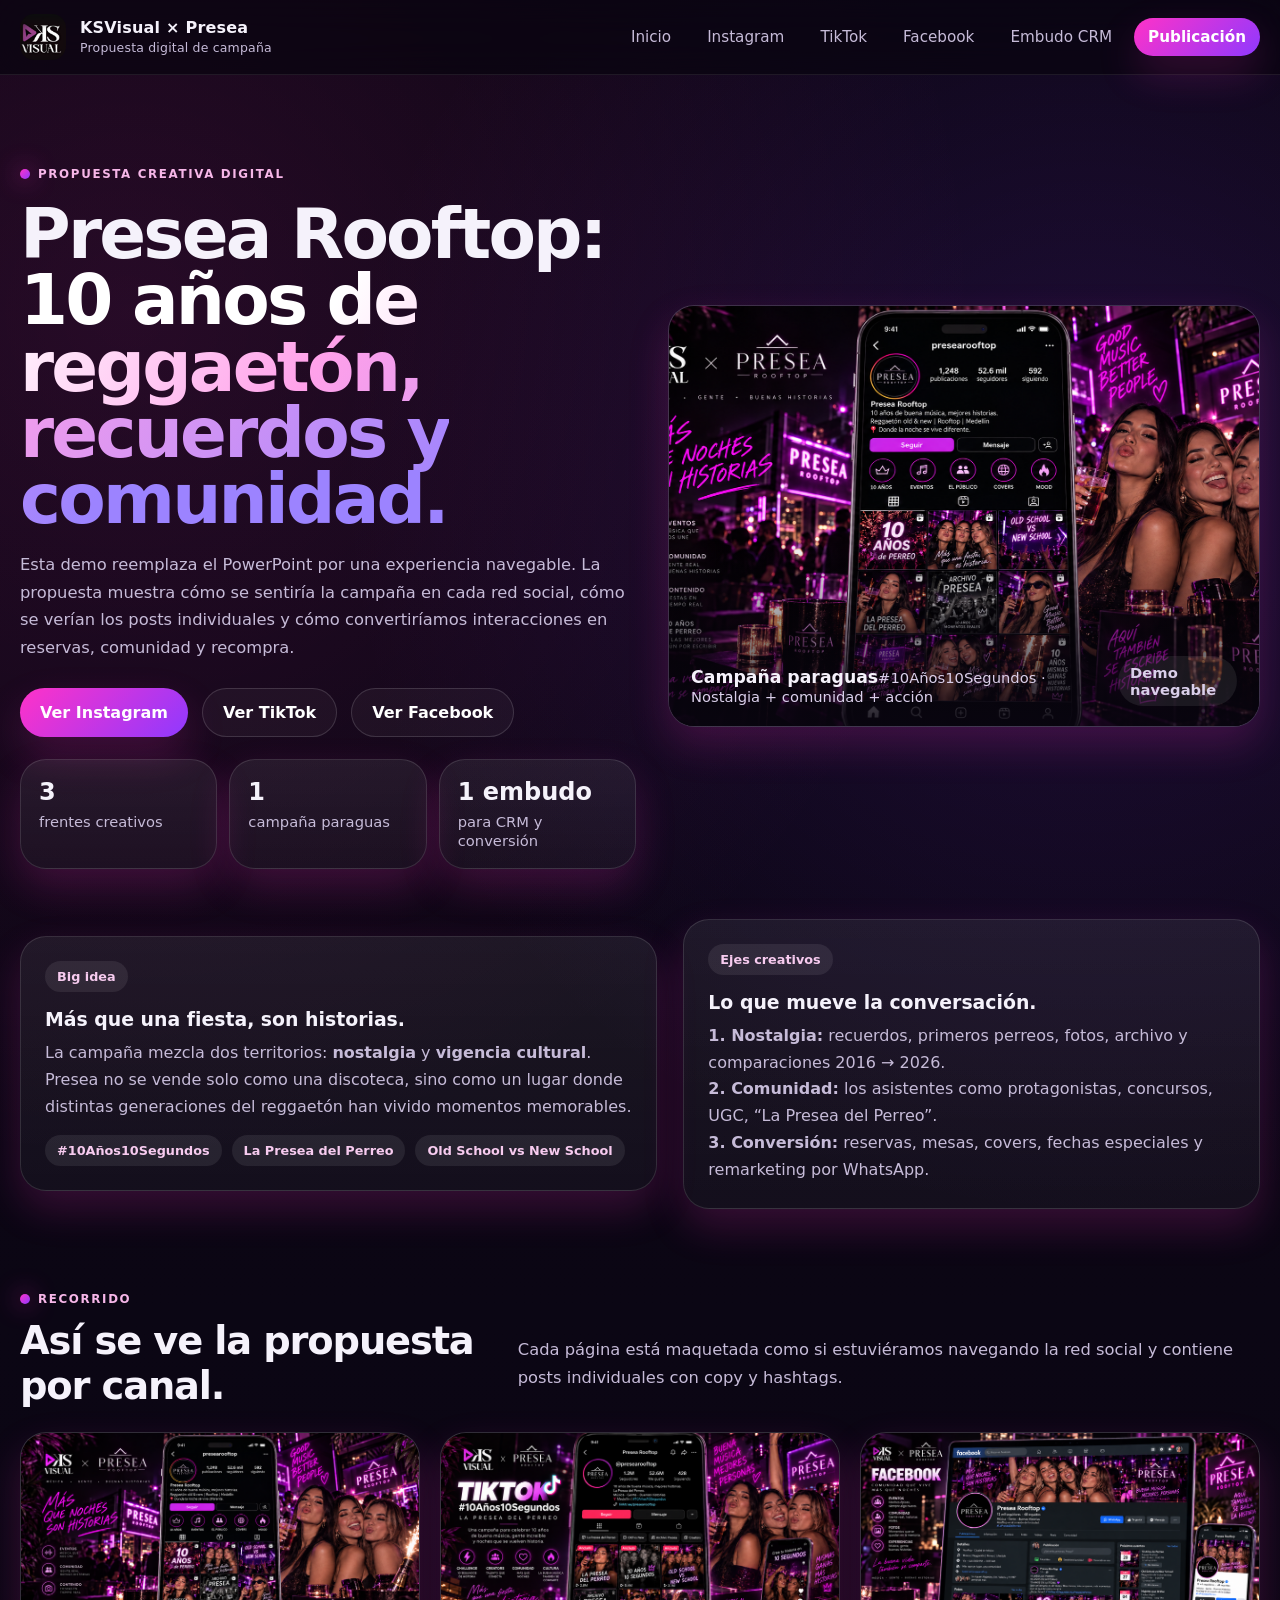
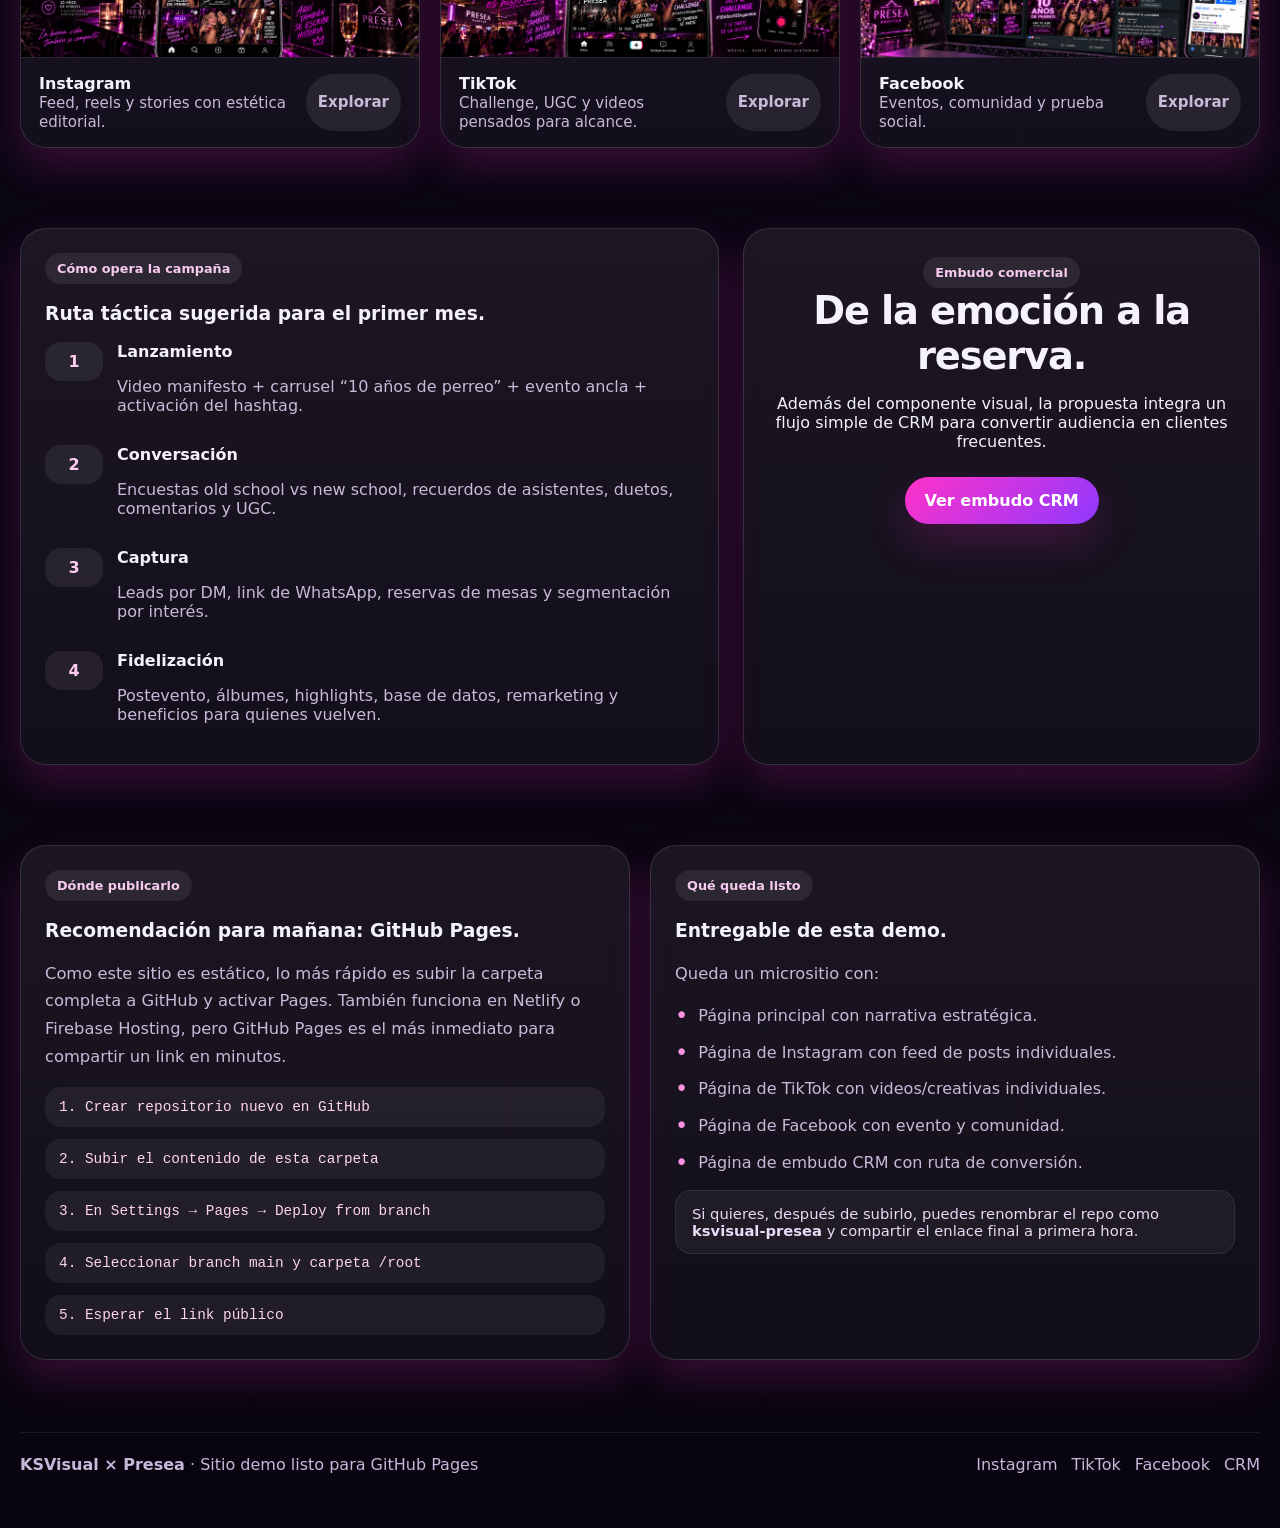
==== index.html @ 87e0469c "Primera versión KSVisual x Presea" ====
<!doctype html><html lang="es"><head><meta charset="utf-8"><meta name="viewport" content="width=device-width, initial-scale=1"><title>KSVisual × Presea | Propuesta digital</title><meta name="description" content="Propuesta digital KSVisual x Presea Rooftop"><link rel="icon" href="assets/img/ks-logo.png"><link rel="stylesheet" href="assets/css/styles.css"></head><body><nav class="nav"><div class="wrap nav-inner"><a class="brand" href="index.html"><img src="assets/img/ks-logo.png" alt="KSVisual"><span>KSVisual × Presea<small>Propuesta digital de campaña</small></span></a><button class="menu-btn">☰</button><div class="nav-links"><a href="index.html">Inicio</a><a href="instagram.html">Instagram</a><a href="tiktok.html">TikTok</a><a href="facebook.html">Facebook</a><a href="crm.html">Embudo CRM</a><a class="nav-cta" href="#deploy">Publicación</a></div></div></nav>
<main>
  <section class="hero">
    <div class="wrap hero-grid">
      <div>
        <span class="eyebrow">Propuesta creativa digital</span>
        <h1>Presea Rooftop:<br><span class="gradient-text">10 años de reggaetón, recuerdos y comunidad.</span></h1>
        <p>Esta demo reemplaza el PowerPoint por una experiencia navegable. La propuesta muestra cómo se sentiría la campaña en cada red social, cómo se verían los posts individuales y cómo convertiríamos interacciones en reservas, comunidad y recompra.</p>
        <div class="actions">
          <a class="btn purple" href="instagram.html">Ver Instagram</a>
          <a class="btn" href="tiktok.html">Ver TikTok</a>
          <a class="btn" href="facebook.html">Ver Facebook</a>
        </div>
        <div class="mini-stats">
          <div class="stat"><strong>3</strong><span>frentes creativos</span></div>
          <div class="stat"><strong>1</strong><span>campaña paraguas</span></div>
          <div class="stat"><strong>1 embudo</strong><span>para CRM y conversión</span></div>
        </div>
      </div>
      <div class="panel hero-media">
        <img src="assets/img/social/hero-instagram.png" alt="Mockup de campaña Presea">
        <div class="caption-float"><div><strong>Campaña paraguas</strong><span>#10Años10Segundos · Nostalgia + comunidad + acción</span></div><span class="chip">Demo navegable</span></div>
      </div>
    </div>
  </section>

  <section class="section-tight">
    <div class="wrap split">
      <div class="card">
        <span class="tag">Big idea</span>
        <h3>Más que una fiesta, son historias.</h3>
        <p>La campaña mezcla dos territorios: <strong>nostalgia</strong> y <strong>vigencia cultural</strong>. Presea no se vende solo como una discoteca, sino como un lugar donde distintas generaciones del reggaetón han vivido momentos memorables.</p>
        <div class="badge-row">
          <span class="chip">#10Años10Segundos</span>
          <span class="chip">La Presea del Perreo</span>
          <span class="chip">Old School vs New School</span>
        </div>
      </div>
      <div class="card">
        <span class="tag">Ejes creativos</span>
        <h3>Lo que mueve la conversación.</h3>
        <p><strong>1. Nostalgia:</strong> recuerdos, primeros perreos, fotos, archivo y comparaciones 2016 → 2026.</p>
        <p><strong>2. Comunidad:</strong> los asistentes como protagonistas, concursos, UGC, “La Presea del Perreo”.</p>
        <p><strong>3. Conversión:</strong> reservas, mesas, covers, fechas especiales y remarketing por WhatsApp.</p>
      </div>
    </div>
  </section>

  <section class="section">
    <div class="wrap">
      <div class="section-head">
        <div><span class="kicker">Recorrido</span><h2>Así se ve la propuesta por canal.</h2></div>
        <p class="muted">Cada página está maquetada como si estuviéramos navegando la red social y contiene posts individuales con copy y hashtags.</p>
      </div>
      <div class="grid grid-3">
        <a class="mock-browser panel" href="instagram.html">
          <img src="assets/img/social/hero-instagram.png" alt="Instagram">
          <div class="mock-caption"><div><strong>Instagram</strong><span>Feed, reels y stories con estética editorial.</span></div><span class="chip">Explorar</span></div>
        </a>
        <a class="mock-browser panel" href="tiktok.html">
          <img src="assets/img/social/hero-tiktok.png" alt="TikTok">
          <div class="mock-caption"><div><strong>TikTok</strong><span>Challenge, UGC y videos pensados para alcance.</span></div><span class="chip">Explorar</span></div>
        </a>
        <a class="mock-browser panel" href="facebook.html">
          <img src="assets/img/social/hero-facebook.png" alt="Facebook">
          <div class="mock-caption"><div><strong>Facebook</strong><span>Eventos, comunidad y prueba social.</span></div><span class="chip">Explorar</span></div>
        </a>
      </div>
    </div>
  </section>

  <section class="section">
    <div class="wrap crm-grid">
      <div class="timeline panel">
        <span class="tag">Cómo opera la campaña</span>
        <h3>Ruta táctica sugerida para el primer mes.</h3>
        <div class="timeline-list">
          <div class="timeline-item"><div class="time-badge">1</div><div><strong>Lanzamiento</strong><p>Video manifesto + carrusel “10 años de perreo” + evento ancla + activación del hashtag.</p></div></div>
          <div class="timeline-item"><div class="time-badge">2</div><div><strong>Conversación</strong><p>Encuestas old school vs new school, recuerdos de asistentes, duetos, comentarios y UGC.</p></div></div>
          <div class="timeline-item"><div class="time-badge">3</div><div><strong>Captura</strong><p>Leads por DM, link de WhatsApp, reservas de mesas y segmentación por interés.</p></div></div>
          <div class="timeline-item"><div class="time-badge">4</div><div><strong>Fidelización</strong><p>Postevento, álbumes, highlights, base de datos, remarketing y beneficios para quienes vuelven.</p></div></div>
        </div>
      </div>
      <div class="panel cta-block">
        <span class="tag">Embudo comercial</span>
        <h2>De la emoción a la reserva.</h2>
        <p>Además del componente visual, la propuesta integra un flujo simple de CRM para convertir audiencia en clientes frecuentes.</p>
        <div class="actions" style="justify-content:center"><a class="btn purple" href="crm.html">Ver embudo CRM</a></div>
      </div>
    </div>
  </section>

  <section class="section" id="deploy">
    <div class="wrap grid grid-2">
      <div class="panel deploy-box">
        <span class="tag">Dónde publicarlo</span>
        <h3>Recomendación para mañana: GitHub Pages.</h3>
        <p class="muted">Como este sitio es estático, lo más rápido es subir la carpeta completa a GitHub y activar Pages. También funciona en Netlify o Firebase Hosting, pero GitHub Pages es el más inmediato para compartir un link en minutos.</p>
        <ul class="code-list">
          <li>1. Crear repositorio nuevo en GitHub</li>
          <li>2. Subir el contenido de esta carpeta</li>
          <li>3. En Settings → Pages → Deploy from branch</li>
          <li>4. Seleccionar branch main y carpeta /root</li>
          <li>5. Esperar el link público</li>
        </ul>
      </div>
      <div class="panel deploy-box">
        <span class="tag">Qué queda listo</span>
        <h3>Entregable de esta demo.</h3>
        <p class="muted">Queda un micrositio con:</p>
        <ul class="bullet-list">
          <li>Página principal con narrativa estratégica.</li>
          <li>Página de Instagram con feed de posts individuales.</li>
          <li>Página de TikTok con videos/creativas individuales.</li>
          <li>Página de Facebook con evento y comunidad.</li>
          <li>Página de embudo CRM con ruta de conversión.</li>
        </ul>
        <p class="note">Si quieres, después de subirlo, puedes renombrar el repo como <strong>ksvisual-presea</strong> y compartir el enlace final a primera hora.</p>
      </div>
    </div>
  </section>
</main>
<footer class="footer"><div class="wrap footer-inner"><span><strong>KSVisual × Presea</strong> · Sitio demo listo para GitHub Pages</span><div style="display:flex;gap:14px;flex-wrap:wrap"><a href="instagram.html">Instagram</a><a href="tiktok.html">TikTok</a><a href="facebook.html">Facebook</a><a href="crm.html">CRM</a></div></div></footer><script src="assets/js/app.js"></script></body></html>
---- assets/css/styles.css ----
:root {
  --bg: #090510;
  --bg-soft: #12091f;
  --card: rgba(255,255,255,.06);
  --card-2: rgba(255,255,255,.04);
  --stroke: rgba(255,255,255,.12);
  --text: #f5f2fb;
  --muted: #c6bbd8;
  --pink: #ff32c8;
  --purple: #8f39ff;
  --glow: 0 18px 40px rgba(255, 50, 200, .18);
  --radius: 26px;
  --radius-sm: 18px;
  --wrap: 1240px;
}
*{box-sizing:border-box}
html{scroll-behavior:smooth}
body{
  margin:0;
  font-family: Inter, ui-sans-serif, system-ui, -apple-system, Segoe UI, Roboto, Arial, sans-serif;
  color:var(--text);
  background:
    radial-gradient(circle at 10% 10%, rgba(255,50,200,.12), transparent 28%),
    radial-gradient(circle at 85% 15%, rgba(143,57,255,.16), transparent 26%),
    linear-gradient(180deg, #090510 0%, #0b0614 42%, #090510 100%);
  min-height:100vh;
}
a{color:inherit;text-decoration:none}
img{max-width:100%;display:block}
.wrap{width:min(var(--wrap), calc(100% - 32px)); margin:0 auto}
main{padding-top:96px}
.nav{
  position:fixed; inset:0 0 auto 0; z-index:40;
  background:rgba(9,5,16,.72);
  backdrop-filter: blur(20px);
  border-bottom:1px solid rgba(255,255,255,.08);
}
.nav-inner{display:flex;align-items:center;justify-content:space-between;gap:20px;padding:14px 0}
.brand{display:flex;align-items:center;gap:14px;font-weight:700;letter-spacing:.2px}
.brand img{width:46px;height:46px;border-radius:14px;object-fit:cover;background:#fff}
.brand span{display:flex;flex-direction:column;line-height:1.05}
.brand small{color:var(--muted);font-size:.78rem;font-weight:500;margin-top:4px}
.nav-links{display:flex;align-items:center;gap:8px;flex-wrap:wrap}
.nav-links a{
  color:var(--muted);
  padding:10px 14px;
  border-radius:999px;
  transition:.2s ease;
  font-size:.95rem;
}
.nav-links a:hover,.nav-links a.active{background:rgba(255,255,255,.08);color:#fff}
.nav-cta{background:linear-gradient(135deg,var(--pink),var(--purple))!important;color:#fff!important;font-weight:700;box-shadow:var(--glow)}
.menu-btn{display:none;background:transparent;border:1px solid rgba(255,255,255,.15);color:#fff;border-radius:14px;padding:10px 12px}
.hero{padding:68px 0 28px}
.hero-grid{display:grid;grid-template-columns:1.02fr .98fr;gap:32px;align-items:center}
.eyebrow,.kicker{display:inline-flex;align-items:center;gap:8px;color:#f6b6e8;font-weight:800;letter-spacing:.14em;text-transform:uppercase;font-size:.74rem}
.eyebrow::before,.kicker::before{content:"";width:10px;height:10px;border-radius:99px;background:linear-gradient(135deg,var(--pink),var(--purple));box-shadow:0 0 24px rgba(255,50,200,.8)}
.hero h1,.page-hero h1{font-size:clamp(2.5rem,5.4vw,5rem);line-height:.96;margin:18px 0 18px;letter-spacing:-.04em}
.gradient-text{background:linear-gradient(120deg,#fff 20%,#ffa1ea 42%,#9c83ff 78%);-webkit-background-clip:text;background-clip:text;color:transparent}
.hero p,.page-hero p,.muted{color:var(--muted);line-height:1.7;font-size:1.02rem}
.actions{display:flex;gap:14px;flex-wrap:wrap;margin-top:26px}
.btn{
  display:inline-flex;align-items:center;justify-content:center;gap:10px;
  border:1px solid rgba(255,255,255,.14); color:#fff;
  background:rgba(255,255,255,.04);
  padding:14px 20px;border-radius:999px;font-weight:700;transition:.2s ease;
}
.btn:hover{transform:translateY(-2px);border-color:rgba(255,255,255,.26)}
.btn.purple{background:linear-gradient(135deg,var(--pink),var(--purple));border:none;box-shadow:var(--glow)}
.panel,.card,.mock-shell,.highlight, .stat, .post-card, .video-card, .crm-step, .metric{
  background:linear-gradient(180deg, rgba(255,255,255,.07), rgba(255,255,255,.04));
  border:1px solid var(--stroke);
  border-radius:var(--radius);
  box-shadow:var(--glow);
}
.hero-media{overflow:hidden;position:relative}
.hero-media img{width:100%;height:100%;object-fit:cover;min-height:420px}
.hero-media::after{content:"";position:absolute;inset:auto 0 0 0;height:45%;background:linear-gradient(180deg, transparent, rgba(9,5,16,.9));pointer-events:none}
.caption-float{position:absolute;left:22px;bottom:20px;right:22px;display:flex;justify-content:space-between;align-items:flex-end;gap:16px;z-index:2}
.caption-float strong{font-size:1.08rem}
.caption-float span{color:#dacfea;font-size:.92rem}
.section{padding:40px 0}
.section-tight{padding:22px 0 40px}
.page-hero{padding:46px 0 10px}
.section-head{display:flex;justify-content:space-between;align-items:end;gap:22px;margin-bottom:24px}
.section-head h2{font-size:clamp(1.6rem,3vw,2.7rem);margin:10px 0 0;letter-spacing:-.03em}
.grid{display:grid;gap:20px}
.grid-2{grid-template-columns:repeat(2,1fr)}
.grid-3{grid-template-columns:repeat(3,1fr)}
.grid-4{grid-template-columns:repeat(4,1fr)}
.card{padding:24px}
.tag,.chip{display:inline-flex;align-items:center;gap:8px;padding:8px 12px;border-radius:999px;font-size:.8rem;font-weight:700;background:rgba(255,255,255,.08);color:#f7cbef}
.card h3{margin:16px 0 10px;font-size:1.18rem}
.card p{margin:0;color:var(--muted);line-height:1.68}
.mini-stats{display:grid;grid-template-columns:repeat(3,1fr);gap:12px;margin-top:22px}
.stat{padding:18px}
.stat strong{display:block;font-size:1.5rem;margin-bottom:6px}
.stat span{color:var(--muted);font-size:.92rem}
.social-shell{padding:24px;border-radius:34px;background:linear-gradient(180deg,rgba(255,255,255,.07),rgba(255,255,255,.03));border:1px solid rgba(255,255,255,.11);box-shadow:var(--glow)}
.social-topbar{display:flex;justify-content:space-between;align-items:center;gap:18px;padding-bottom:18px;border-bottom:1px solid rgba(255,255,255,.08)}
.search{flex:1;min-width:200px;display:flex;align-items:center;gap:10px;padding:12px 16px;border-radius:999px;background:rgba(255,255,255,.06);color:var(--muted)}
.social-actions{display:flex;gap:10px;align-items:center}
.dot-btn{width:42px;height:42px;border-radius:50%;display:grid;place-items:center;background:rgba(255,255,255,.07);border:1px solid rgba(255,255,255,.08)}
.profile-header{display:grid;grid-template-columns:auto 1fr auto;gap:18px;align-items:center;padding:22px 0}
.profile-avatar{width:86px;height:86px;border-radius:50%;padding:3px;background:linear-gradient(135deg,var(--pink),var(--purple))}
.profile-avatar img{width:100%;height:100%;object-fit:cover;border-radius:50%;background:#fff}
.profile-meta h2{margin:0 0 8px;font-size:1.45rem}
.meta-row{display:flex;gap:20px;flex-wrap:wrap;color:var(--muted);font-size:.95rem}
.meta-row strong{color:#fff}
.profile-actions{display:flex;gap:10px;flex-wrap:wrap}
.tabs{display:flex;gap:12px;flex-wrap:wrap;padding:8px 0 0}
.tab{padding:10px 16px;border-radius:999px;background:rgba(255,255,255,.06);color:var(--muted);font-weight:600}
.tab.active{background:rgba(255,255,255,.12);color:#fff}
.feed-layout{display:grid;grid-template-columns:1fr 340px;gap:24px;margin-top:24px}
.feed-grid{display:grid;grid-template-columns:repeat(3,1fr);gap:18px}
.post-card{overflow:hidden;border-radius:22px}
.post-card img{aspect-ratio:1/1;object-fit:cover;width:100%}
.post-body{padding:16px 16px 18px}
.post-top{display:flex;justify-content:space-between;gap:12px;align-items:center;margin-bottom:10px}
.post-top strong{font-size:1rem}
.post-top small,.post-meta small,.side-note,.list-note, .post-body p, .video-info p, .crm-step p, .timeline p, .fb-caption, .metric p{color:var(--muted)}
.post-body p{margin:0 0 12px;line-height:1.62;font-size:.94rem}
.hashtags{display:flex;flex-wrap:wrap;gap:8px}
.hashtags span{padding:6px 10px;border-radius:999px;background:rgba(255,255,255,.07);font-size:.8rem;color:#f0c8e9}
.side-stack{display:grid;gap:18px;align-content:start}
.side-card{padding:20px;border-radius:22px;background:rgba(255,255,255,.05);border:1px solid rgba(255,255,255,.09)}
.side-card h3{margin:0 0 12px;font-size:1.08rem}
.bullet-list{display:grid;gap:12px;margin:0;padding:0;list-style:none}
.bullet-list li{display:flex;gap:10px;color:var(--muted);line-height:1.55}
.bullet-list li::before{content:"•";color:#ff92e0;font-size:1.4rem;line-height:1}
.story-stack,.video-stack{display:grid;grid-template-columns:repeat(2,1fr);gap:18px}
.story-card,.video-card{overflow:hidden}
.story-card img,.video-card img{width:100%;object-fit:cover}
.story-card img{aspect-ratio:9/16}
.video-card img{aspect-ratio:9/16}
.story-body,.video-info{padding:16px}
.story-body h3,.video-info h3{margin:0 0 8px;font-size:1.06rem}
.crm-grid{display:grid;grid-template-columns:1.15fr .85fr;gap:24px}
.crm-funnel{display:grid;gap:16px}
.crm-step{padding:22px}
.crm-step strong{display:block;margin-bottom:8px;font-size:1.08rem}
.crm-step span{display:inline-flex;padding:6px 10px;border-radius:999px;background:rgba(255,255,255,.08);font-size:.78rem;color:#ffd0ef;margin-bottom:10px}
.metrics-grid{display:grid;grid-template-columns:repeat(2,1fr);gap:16px}
.metric{padding:20px}
.metric strong{display:block;font-size:1.22rem;margin-bottom:10px}
.metric p{margin:0;line-height:1.6}
.timeline{padding:24px}
.timeline-list{display:grid;gap:14px;margin-top:16px}
.timeline-item{display:grid;grid-template-columns:58px 1fr;gap:14px;align-items:start}
.time-badge{padding:10px 0;border-radius:16px;text-align:center;background:rgba(255,255,255,.07);font-weight:800;color:#ffccf0}
.mock-browser{overflow:hidden}
.mock-browser img{width:100%;aspect-ratio:16/9;object-fit:cover}
.mock-caption{display:flex;justify-content:space-between;gap:12px;padding:16px 18px;border-top:1px solid rgba(255,255,255,.08)}
.mock-caption strong{display:block}
.mock-caption span{color:var(--muted);font-size:.94rem}
.cta-block{padding:28px;text-align:center}
.cta-block h2{margin:0 0 12px;font-size:clamp(1.7rem,3vw,3rem);letter-spacing:-.03em}
.footer{padding:32px 0 54px;color:#c7b8da}
.footer-inner{display:flex;justify-content:space-between;gap:16px;align-items:center;flex-wrap:wrap;border-top:1px solid rgba(255,255,255,.08);padding-top:22px}
.reveal{opacity:1;transform:none}
.badge-row{display:flex;gap:10px;flex-wrap:wrap;margin-top:14px}
.split{display:grid;grid-template-columns:1.05fr .95fr;gap:26px;align-items:center}
.mock-phone{padding:18px;border-radius:32px;background:linear-gradient(180deg,#241033,#0e0818);border:1px solid rgba(255,255,255,.08);box-shadow:var(--glow)}
.phone-screen{border-radius:28px;overflow:hidden;border:1px solid rgba(255,255,255,.08);background:#100816}
.phone-screen img{width:100%;display:block}
.deploy-box{padding:24px}
.code-list{display:grid;gap:12px;padding:0;list-style:none;margin:14px 0 0}
.code-list li{padding:12px 14px;border-radius:16px;background:rgba(255,255,255,.06);font-family:ui-monospace,SFMono-Regular,Menlo,monospace;color:#ffd4ef;font-size:.9rem;overflow:auto}
.note{font-size:.92rem;color:#e8dcf6;background:rgba(255,255,255,.05);padding:14px 16px;border-radius:16px;border:1px solid rgba(255,255,255,.08)}
@media (max-width: 1100px){
  .hero-grid,.split,.crm-grid,.feed-layout,.grid-4,.grid-3,.grid-2{grid-template-columns:1fr 1fr}
  .feed-grid{grid-template-columns:repeat(2,1fr)}
}
@media (max-width: 860px){
  .menu-btn{display:block}
  .nav-links{display:none;position:absolute;left:16px;right:16px;top:74px;padding:16px;background:rgba(15,9,24,.98);border:1px solid rgba(255,255,255,.08);border-radius:22px;box-shadow:var(--glow)}
  .nav-links.open{display:grid}
  .hero-grid,.split,.crm-grid,.feed-layout,.grid-4,.grid-3,.grid-2,.story-stack,.video-stack{grid-template-columns:1fr}
  .feed-grid{grid-template-columns:1fr}
  .profile-header{grid-template-columns:1fr;justify-items:start}
  .social-topbar{flex-wrap:wrap}
  .search{order:3;width:100%}
  .mock-caption{flex-direction:column}
  main{padding-top:86px}
  .hero{padding-top:36px}
}
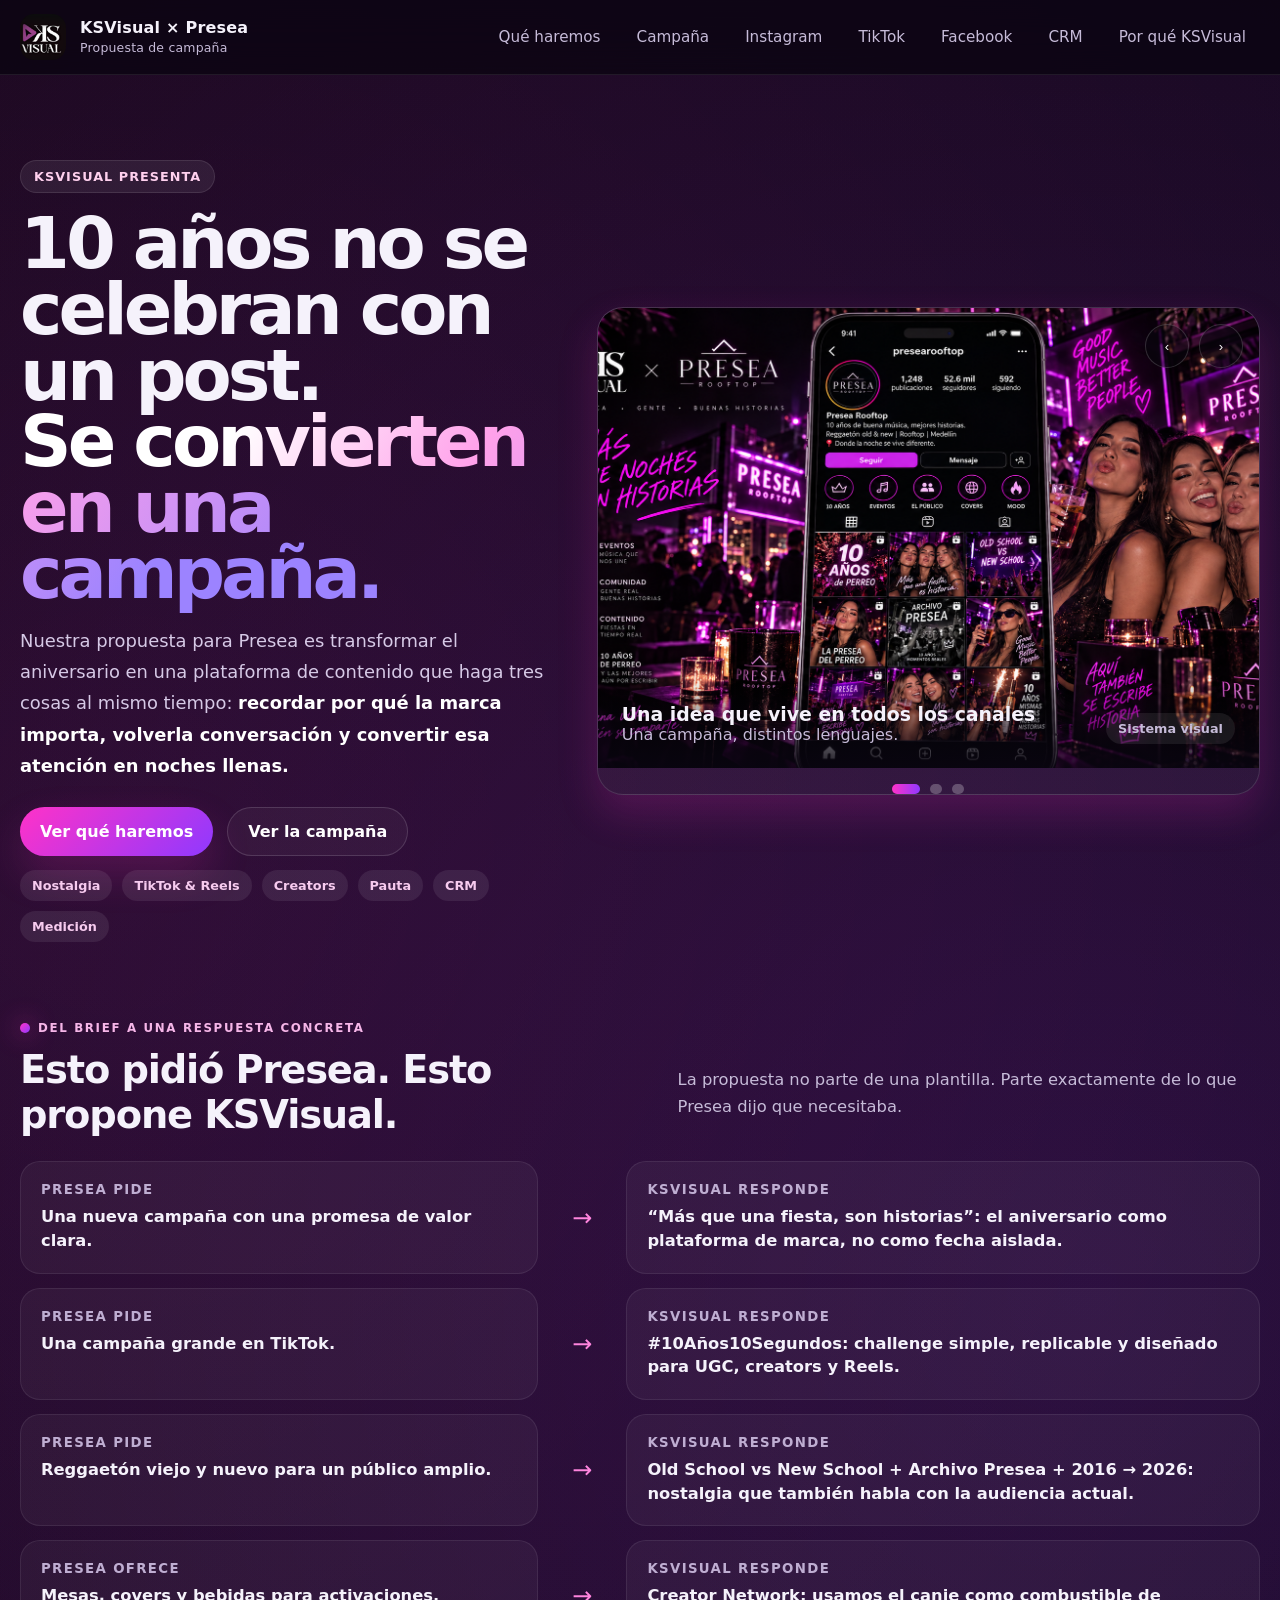
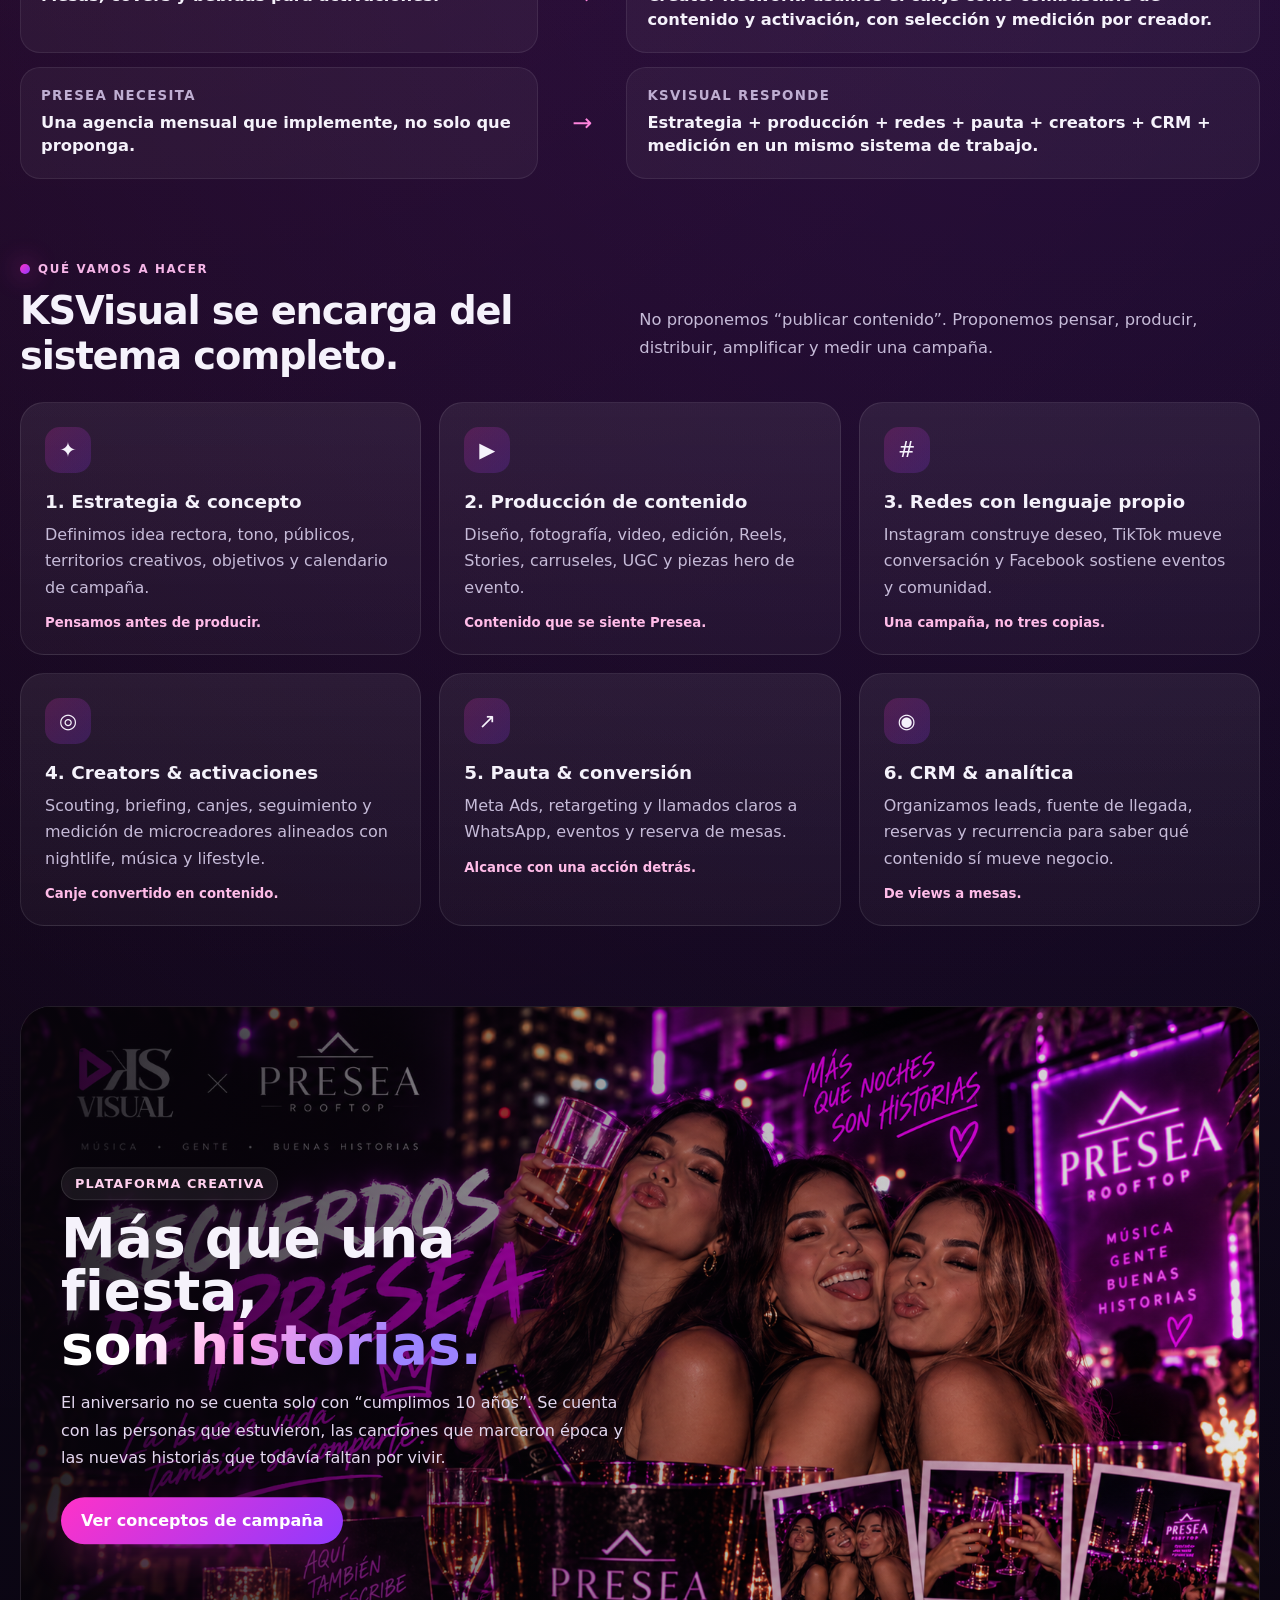
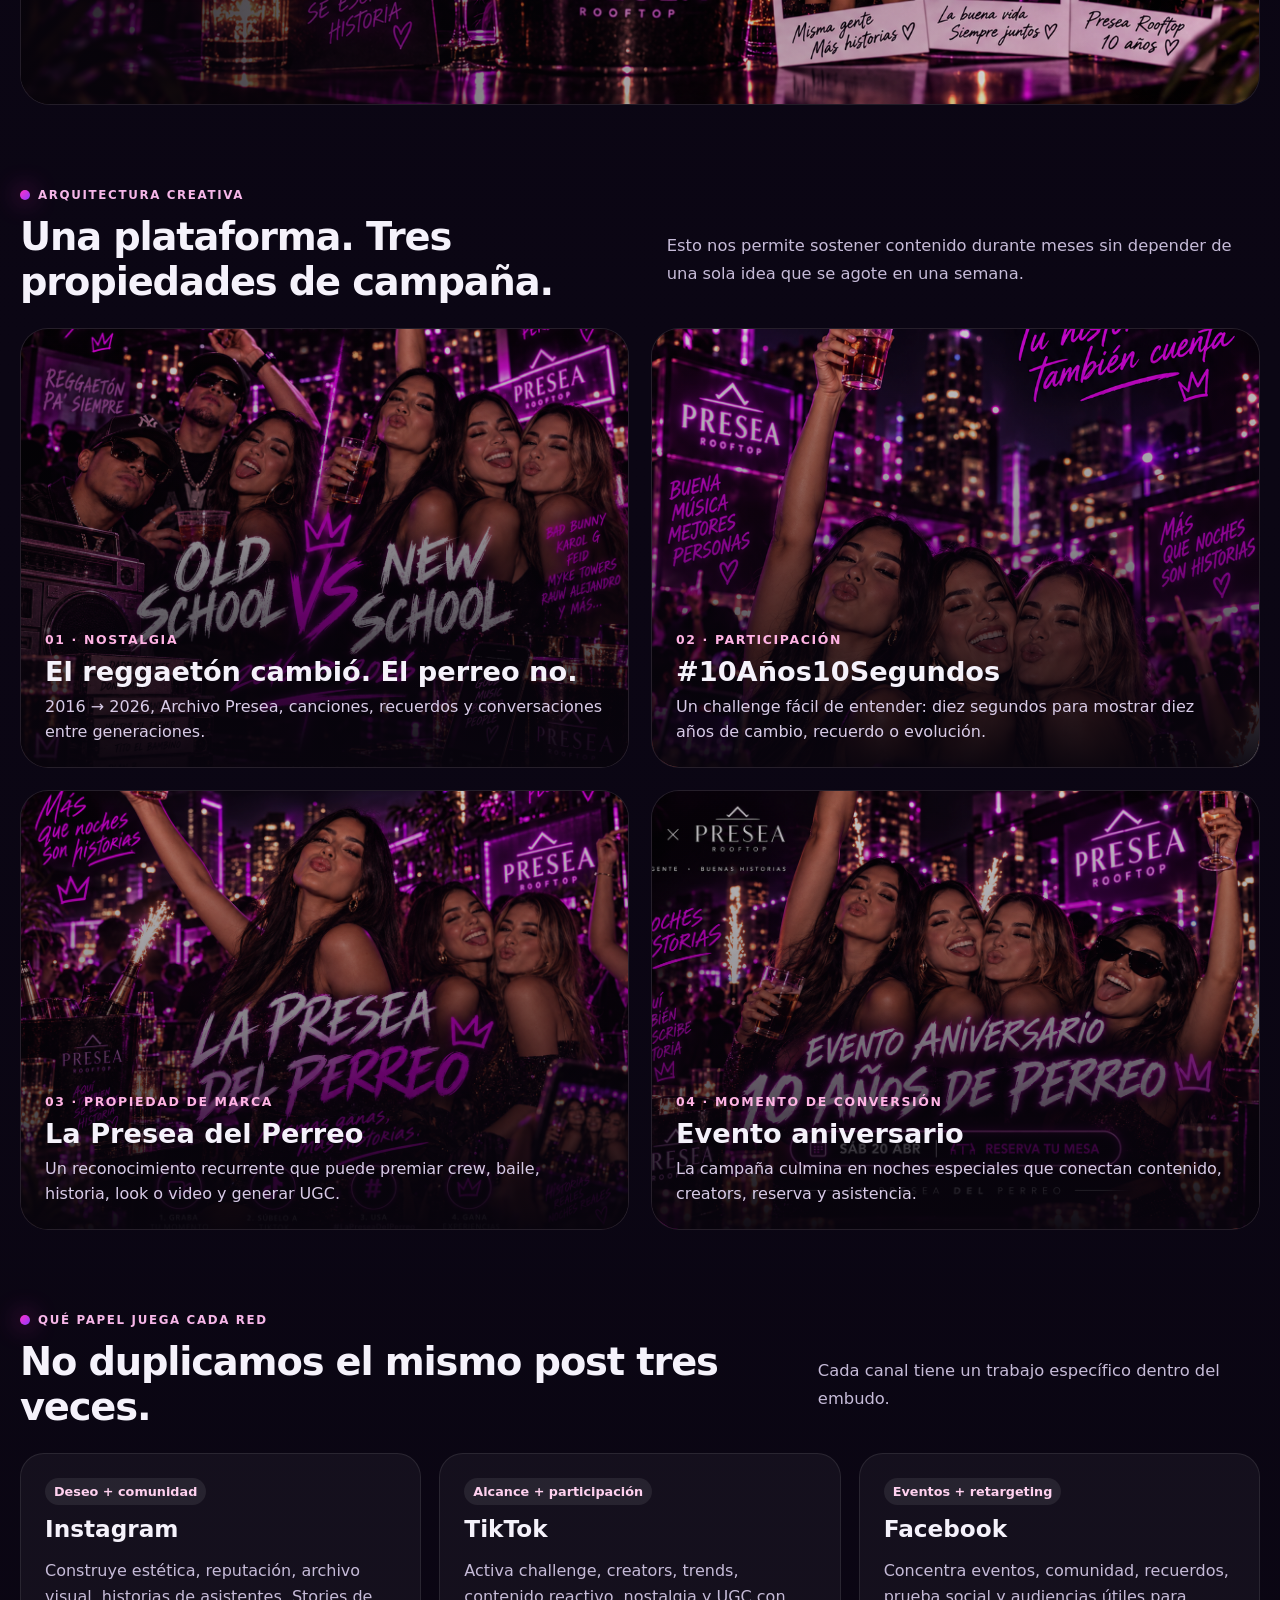
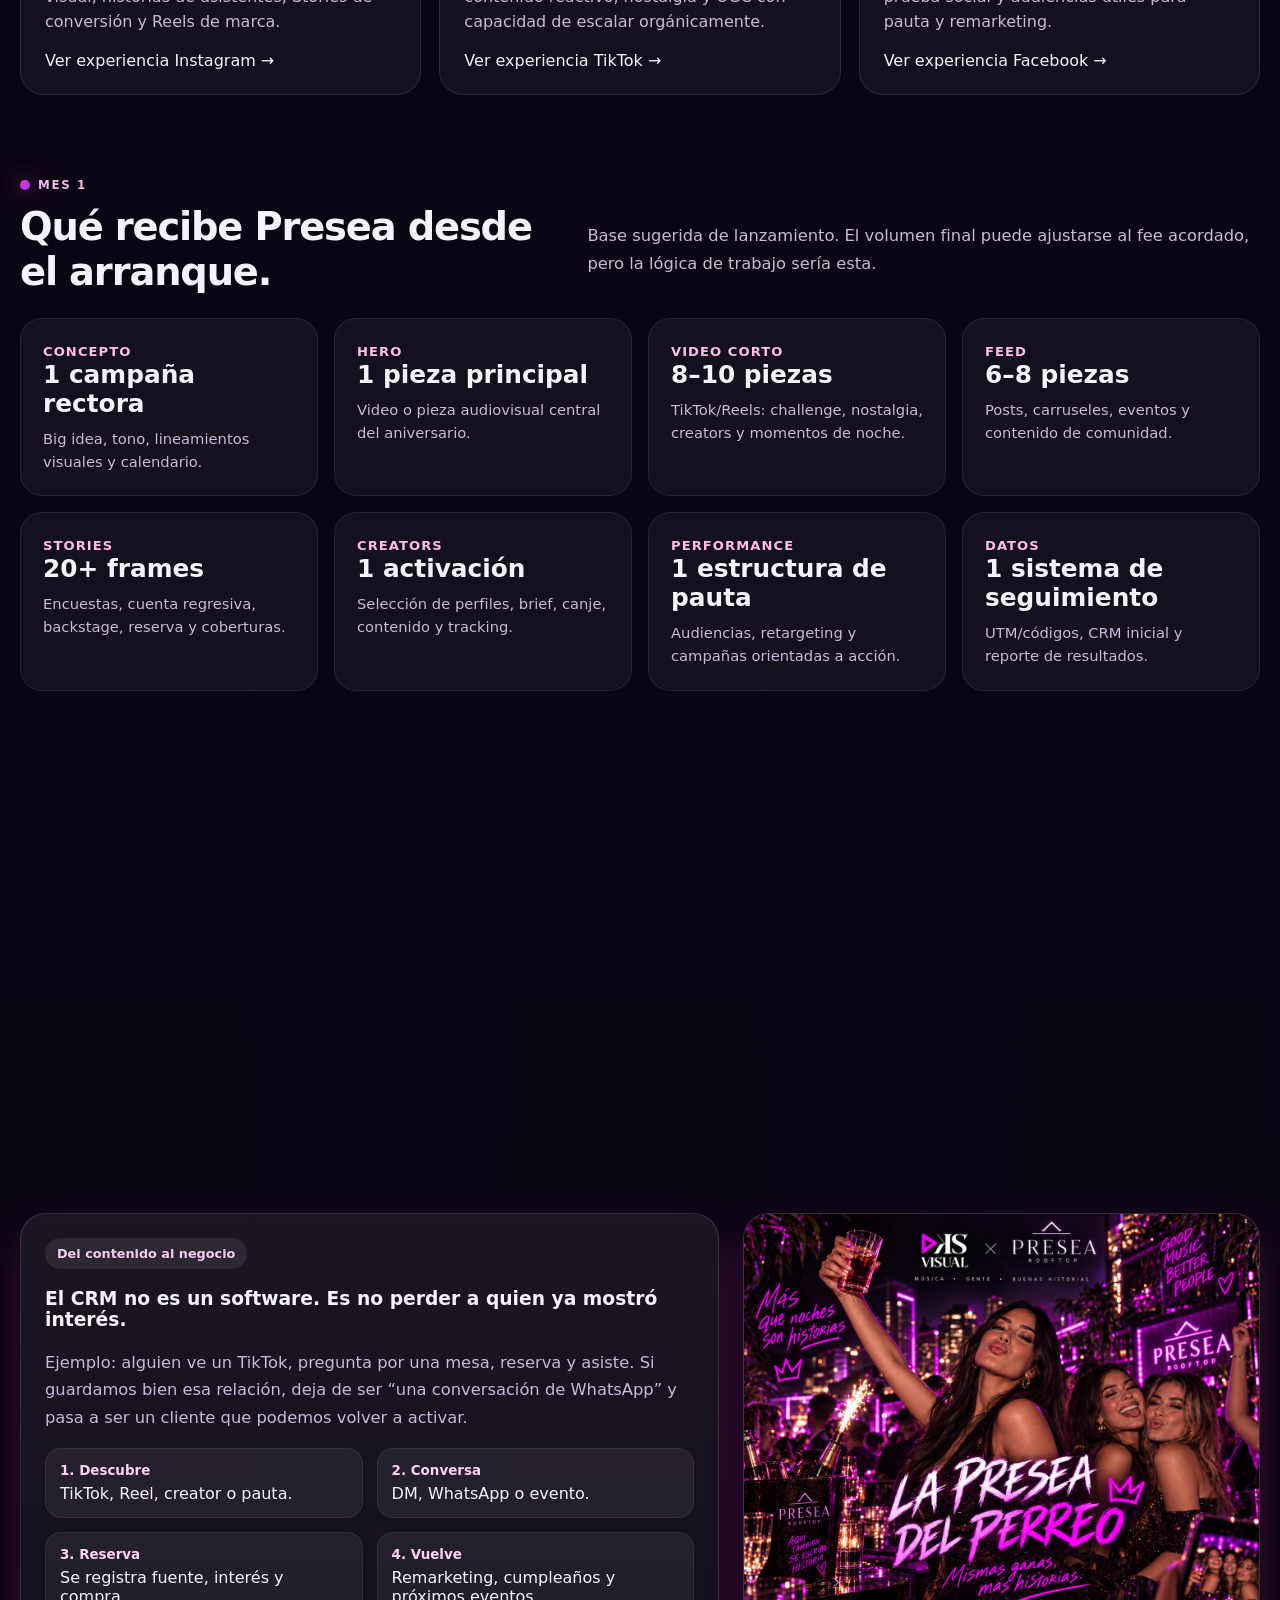
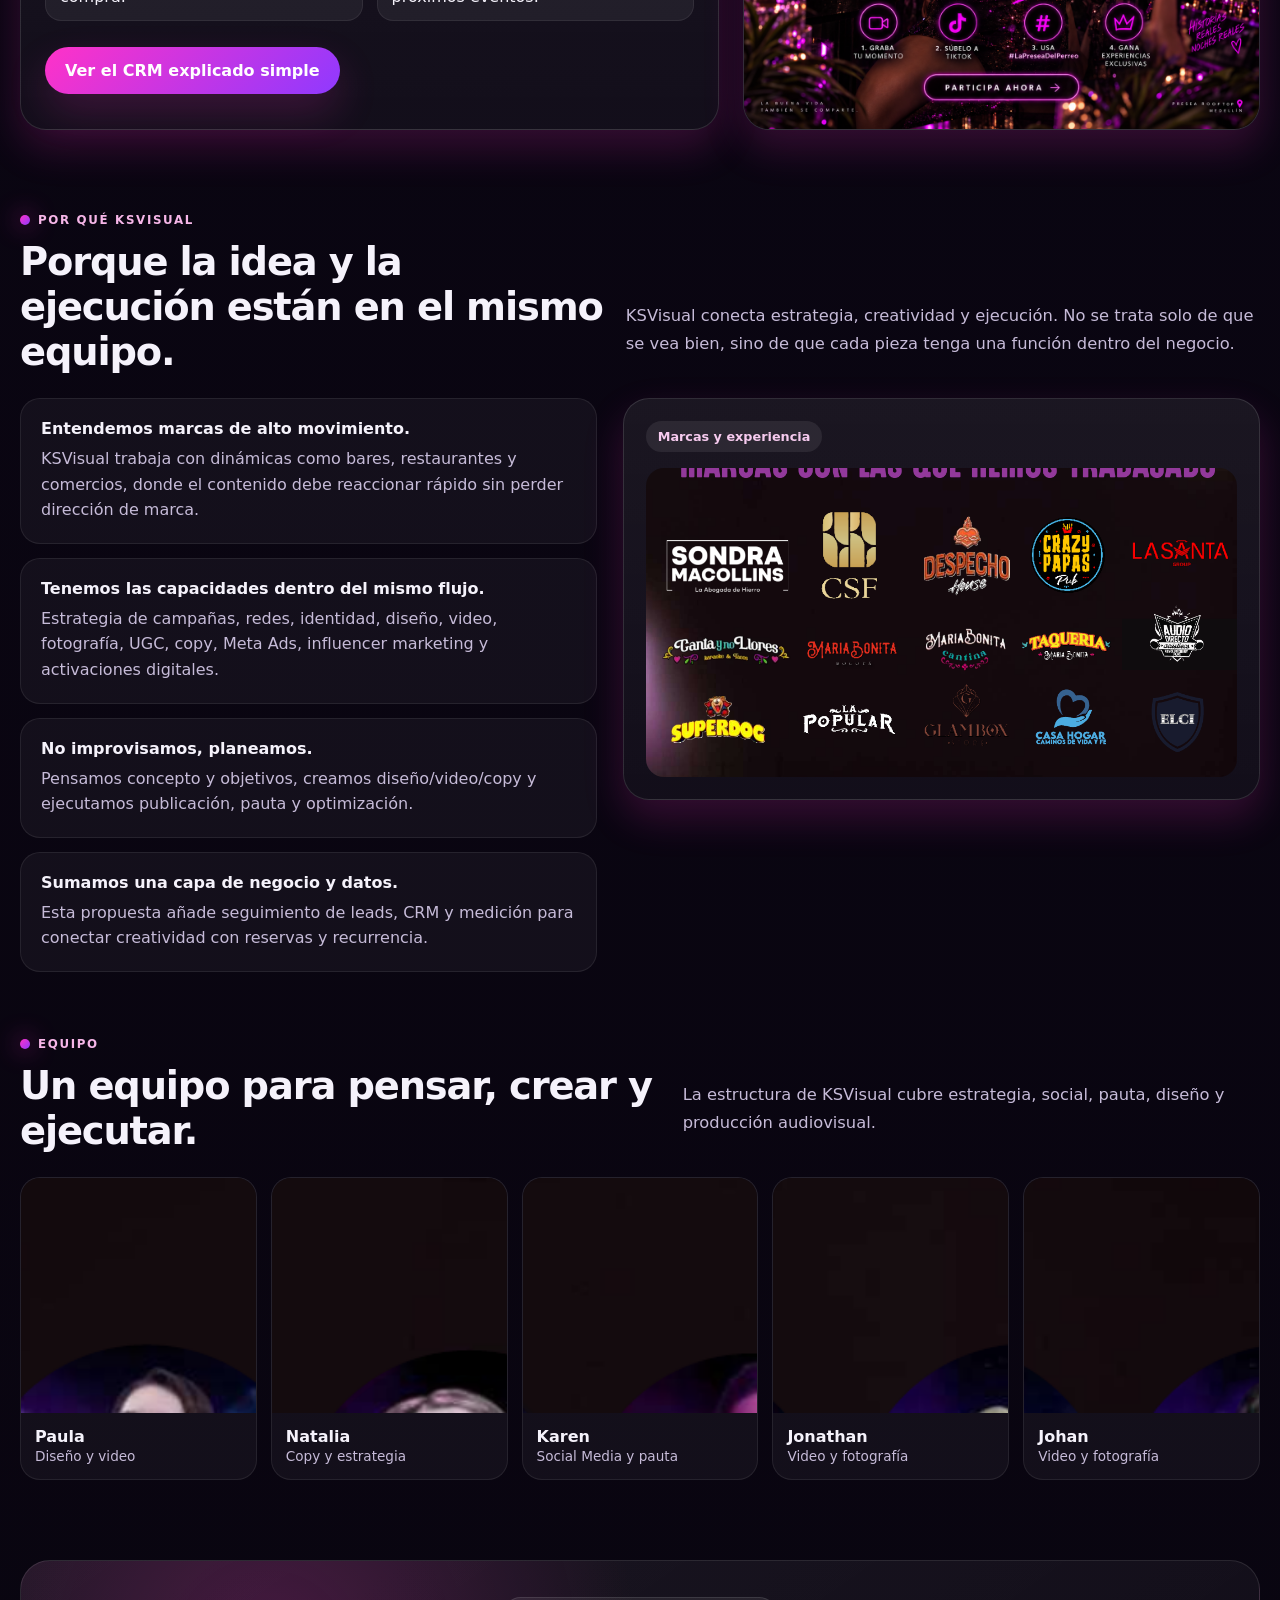
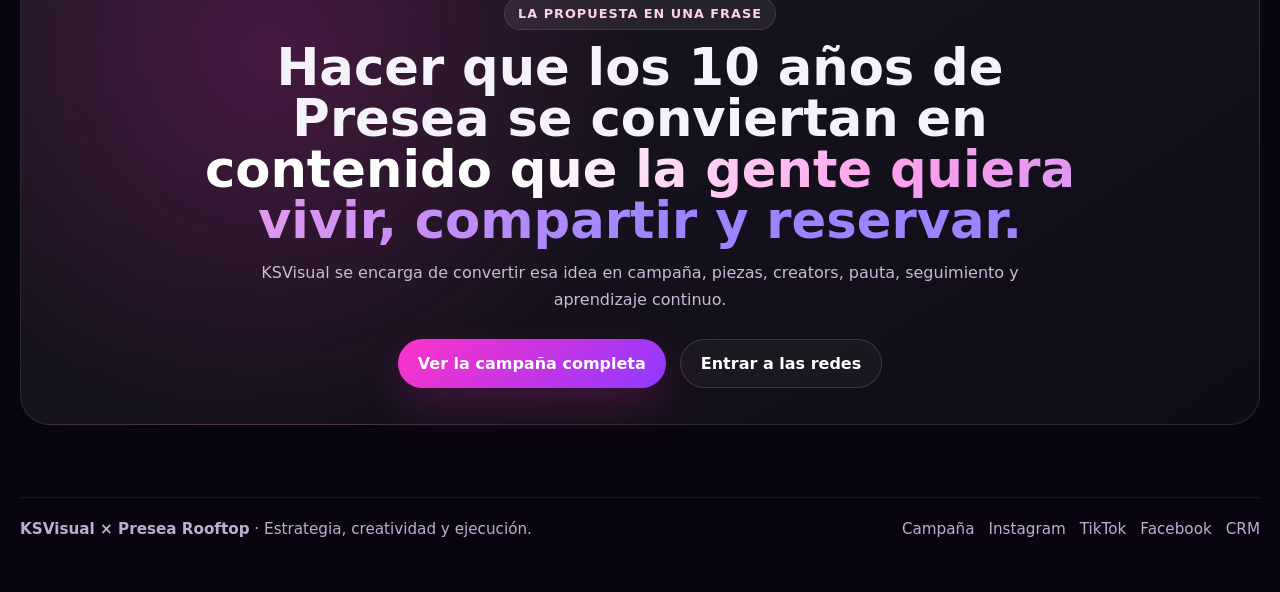
==== commit 16bca2d7: "Actualiza propuesta final KSVisual x Presea" ====
--- a/index.html
+++ b/index.html
@@ -1,123 +1,155 @@
-<!doctype html><html lang="es"><head><meta charset="utf-8"><meta name="viewport" content="width=device-width, initial-scale=1"><title>KSVisual × Presea | Propuesta digital</title><meta name="description" content="Propuesta digital KSVisual x Presea Rooftop"><link rel="icon" href="assets/img/ks-logo.png"><link rel="stylesheet" href="assets/css/styles.css"></head><body><nav class="nav"><div class="wrap nav-inner"><a class="brand" href="index.html"><img src="assets/img/ks-logo.png" alt="KSVisual"><span>KSVisual × Presea<small>Propuesta digital de campaña</small></span></a><button class="menu-btn">☰</button><div class="nav-links"><a href="index.html">Inicio</a><a href="instagram.html">Instagram</a><a href="tiktok.html">TikTok</a><a href="facebook.html">Facebook</a><a href="crm.html">Embudo CRM</a><a class="nav-cta" href="#deploy">Publicación</a></div></div></nav>
+<!doctype html><html lang="es"><head><meta charset="utf-8"><meta name="viewport" content="width=device-width,initial-scale=1"><title>KSVisual × Presea | Propuesta de campaña</title><meta name="description" content="Propuesta estratégica, creativa y digital de KSVisual para Presea Rooftop"><link rel="icon" href="assets/img/ks-logo.png"><link rel="stylesheet" href="assets/css/styles.css"></head><body><nav class="nav"><div class="wrap nav-inner"><a class="brand" href="index.html"><img src="assets/img/ks-logo.png" alt="KSVisual"><span>KSVisual × Presea<small>Propuesta de campaña</small></span></a><button class="menu-btn">☰</button><div class="nav-links"><a href="index.html#propuesta">Qué haremos</a><a href="campana.html">Campaña</a><a href="instagram.html">Instagram</a><a href="tiktok.html">TikTok</a><a href="facebook.html">Facebook</a><a href="crm.html">CRM</a><a href="index.html#ksvisual">Por qué KSVisual</a></div></div></nav>
 <main>
-  <section class="hero">
-    <div class="wrap hero-grid">
-      <div>
-        <span class="eyebrow">Propuesta creativa digital</span>
-        <h1>Presea Rooftop:<br><span class="gradient-text">10 años de reggaetón, recuerdos y comunidad.</span></h1>
-        <p>Esta demo reemplaza el PowerPoint por una experiencia navegable. La propuesta muestra cómo se sentiría la campaña en cada red social, cómo se verían los posts individuales y cómo convertiríamos interacciones en reservas, comunidad y recompra.</p>
-        <div class="actions">
-          <a class="btn purple" href="instagram.html">Ver Instagram</a>
-          <a class="btn" href="tiktok.html">Ver TikTok</a>
-          <a class="btn" href="facebook.html">Ver Facebook</a>
+  <section class="pitch-hero">
+    <div class="wrap pitch-hero-grid">
+      <div class="reveal">
+        <span class="pitch-label">KSVisual presenta</span>
+        <h1>10 años no se celebran con un post.<br><span class="gradient-text">Se convierten en una campaña.</span></h1>
+        <p class="lead">Nuestra propuesta para Presea es transformar el aniversario en una plataforma de contenido que haga tres cosas al mismo tiempo: <strong>recordar por qué la marca importa, volverla conversación y convertir esa atención en noches llenas.</strong></p>
+        <div class="actions"><a class="btn purple" href="#propuesta">Ver qué haremos</a><a class="btn" href="campana.html">Ver la campaña</a></div>
+        <div class="badge-row"><span class="chip">Nostalgia</span><span class="chip">TikTok & Reels</span><span class="chip">Creators</span><span class="chip">Pauta</span><span class="chip">CRM</span><span class="chip">Medición</span></div>
+      </div>
+      <div class="hero-carousel panel reveal" data-carousel>
+        <div class="carousel-nav"><button class="carousel-btn" data-prev>‹</button><button class="carousel-btn" data-next>›</button></div>
+        <div class="carousel-track">
+          <div class="carousel-slide"><img src="assets/img/social/hero-instagram.png" alt="Universo visual Presea"><div class="carousel-overlay"><div><strong>Una idea que vive en todos los canales</strong><span>Una campaña, distintos lenguajes.</span></div><span class="chip">Sistema visual</span></div></div>
+          <div class="carousel-slide"><img src="assets/img/social/hero-tiktok.png" alt="TikTok"><div class="carousel-overlay"><div><strong>#10Años10Segundos</strong><span>La acción participativa que le da vida al aniversario.</span></div><span class="chip">Challenge</span></div></div>
+          <div class="carousel-slide"><img src="assets/img/social/fb-evento-10-anos.png" alt="Evento aniversario"><div class="carousel-overlay"><div><strong>De campaña a asistencia</strong><span>Contenido que empuja evento, reserva y retorno.</span></div><span class="chip">Conversión</span></div></div>
         </div>
-        <div class="mini-stats">
-          <div class="stat"><strong>3</strong><span>frentes creativos</span></div>
-          <div class="stat"><strong>1</strong><span>campaña paraguas</span></div>
-          <div class="stat"><strong>1 embudo</strong><span>para CRM y conversión</span></div>
+        <div class="carousel-dots"><button class="active"></button><button></button><button></button></div>
+      </div>
+    </div>
+  </section>
+
+  <section class="section" id="propuesta">
+    <div class="wrap reveal">
+      <div class="section-head"><div><span class="kicker">Del brief a una respuesta concreta</span><h2>Esto pidió Presea. Esto propone KSVisual.</h2></div><p class="muted">La propuesta no parte de una plantilla. Parte exactamente de lo que Presea dijo que necesitaba.</p></div>
+      <div class="brief-response">
+        <div class="brief-row"><div class="brief-side"><small>Presea pide</small><strong>Una nueva campaña con una promesa de valor clara.</strong></div><div class="brief-arrow">→</div><div class="brief-side"><small>KSVisual responde</small><strong>“Más que una fiesta, son historias”: el aniversario como plataforma de marca, no como fecha aislada.</strong></div></div>
+        <div class="brief-row"><div class="brief-side"><small>Presea pide</small><strong>Una campaña grande en TikTok.</strong></div><div class="brief-arrow">→</div><div class="brief-side"><small>KSVisual responde</small><strong>#10Años10Segundos: challenge simple, replicable y diseñado para UGC, creators y Reels.</strong></div></div>
+        <div class="brief-row"><div class="brief-side"><small>Presea pide</small><strong>Reggaetón viejo y nuevo para un público amplio.</strong></div><div class="brief-arrow">→</div><div class="brief-side"><small>KSVisual responde</small><strong>Old School vs New School + Archivo Presea + 2016 → 2026: nostalgia que también habla con la audiencia actual.</strong></div></div>
+        <div class="brief-row"><div class="brief-side"><small>Presea ofrece</small><strong>Mesas, covers y bebidas para activaciones.</strong></div><div class="brief-arrow">→</div><div class="brief-side"><small>KSVisual responde</small><strong>Creator Network: usamos el canje como combustible de contenido y activación, con selección y medición por creador.</strong></div></div>
+        <div class="brief-row"><div class="brief-side"><small>Presea necesita</small><strong>Una agencia mensual que implemente, no solo que proponga.</strong></div><div class="brief-arrow">→</div><div class="brief-side"><small>KSVisual responde</small><strong>Estrategia + producción + redes + pauta + creators + CRM + medición en un mismo sistema de trabajo.</strong></div></div>
+      </div>
+    </div>
+  </section>
+
+  <section class="section">
+    <div class="wrap reveal">
+      <div class="section-head"><div><span class="kicker">Qué vamos a hacer</span><h2>KSVisual se encarga del sistema completo.</h2></div><p class="muted">No proponemos “publicar contenido”. Proponemos pensar, producir, distribuir, amplificar y medir una campaña.</p></div>
+      <div class="promise-grid">
+        <div class="promise-card"><div class="promise-icon">✦</div><h3>1. Estrategia & concepto</h3><p>Definimos idea rectora, tono, públicos, territorios creativos, objetivos y calendario de campaña.</p><span class="tiny">Pensamos antes de producir.</span></div>
+        <div class="promise-card"><div class="promise-icon">▶</div><h3>2. Producción de contenido</h3><p>Diseño, fotografía, video, edición, Reels, Stories, carruseles, UGC y piezas hero de evento.</p><span class="tiny">Contenido que se siente Presea.</span></div>
+        <div class="promise-card"><div class="promise-icon">#</div><h3>3. Redes con lenguaje propio</h3><p>Instagram construye deseo, TikTok mueve conversación y Facebook sostiene eventos y comunidad.</p><span class="tiny">Una campaña, no tres copias.</span></div>
+        <div class="promise-card"><div class="promise-icon">◎</div><h3>4. Creators & activaciones</h3><p>Scouting, briefing, canjes, seguimiento y medición de microcreadores alineados con nightlife, música y lifestyle.</p><span class="tiny">Canje convertido en contenido.</span></div>
+        <div class="promise-card"><div class="promise-icon">↗</div><h3>5. Pauta & conversión</h3><p>Meta Ads, retargeting y llamados claros a WhatsApp, eventos y reserva de mesas.</p><span class="tiny">Alcance con una acción detrás.</span></div>
+        <div class="promise-card"><div class="promise-icon">◉</div><h3>6. CRM & analítica</h3><p>Organizamos leads, fuente de llegada, reservas y recurrencia para saber qué contenido sí mueve negocio.</p><span class="tiny">De views a mesas.</span></div>
+      </div>
+    </div>
+  </section>
+
+  <section class="section">
+    <div class="wrap full-banner reveal">
+      <img src="assets/img/social/fb-recuerdos.png" alt="Recuerdos de Presea">
+      <div class="full-banner-shade"></div>
+      <div class="full-banner-copy"><span class="pitch-label">Plataforma creativa</span><h2>Más que una fiesta,<br><span class="gradient-text">son historias.</span></h2><p>El aniversario no se cuenta solo con “cumplimos 10 años”. Se cuenta con las personas que estuvieron, las canciones que marcaron época y las nuevas historias que todavía faltan por vivir.</p><div class="actions"><a class="btn purple" href="campana.html">Ver conceptos de campaña</a></div></div>
+    </div>
+  </section>
+
+  <section class="section">
+    <div class="wrap reveal">
+      <div class="section-head"><div><span class="kicker">Arquitectura creativa</span><h2>Una plataforma. Tres propiedades de campaña.</h2></div><p class="muted">Esto nos permite sostener contenido durante meses sin depender de una sola idea que se agote en una semana.</p></div>
+      <div class="campaign-stack">
+        <div class="campaign-card"><img src="assets/img/social/ig-old-vs-new.png" alt="Old School vs New School"><div class="campaign-copy"><span class="num">01 · Nostalgia</span><h3>El reggaetón cambió. El perreo no.</h3><p>2016 → 2026, Archivo Presea, canciones, recuerdos y conversaciones entre generaciones.</p></div></div>
+        <div class="campaign-card"><img src="assets/img/social/tt-10segundos.png" alt="10 Años 10 Segundos"><div class="campaign-copy"><span class="num">02 · Participación</span><h3>#10Años10Segundos</h3><p>Un challenge fácil de entender: diez segundos para mostrar diez años de cambio, recuerdo o evolución.</p></div></div>
+        <div class="campaign-card"><img src="assets/img/social/ig-presea-del-perreo.png" alt="La Presea del Perreo"><div class="campaign-copy"><span class="num">03 · Propiedad de marca</span><h3>La Presea del Perreo</h3><p>Un reconocimiento recurrente que puede premiar crew, baile, historia, look o video y generar UGC.</p></div></div>
+        <div class="campaign-card"><img src="assets/img/social/fb-evento-10-anos.png" alt="Evento aniversario"><div class="campaign-copy"><span class="num">04 · Momento de conversión</span><h3>Evento aniversario</h3><p>La campaña culmina en noches especiales que conectan contenido, creators, reserva y asistencia.</p></div></div>
+      </div>
+    </div>
+  </section>
+
+  <section class="section">
+    <div class="wrap reveal">
+      <div class="section-head"><div><span class="kicker">Qué papel juega cada red</span><h2>No duplicamos el mismo post tres veces.</h2></div><p class="muted">Cada canal tiene un trabajo específico dentro del embudo.</p></div>
+      <div class="channel-role">
+        <a class="channel-card" href="instagram.html"><span class="role">Deseo + comunidad</span><h3>Instagram</h3><p>Construye estética, reputación, archivo visual, historias de asistentes, Stories de conversión y Reels de marca.</p><span class="tiny">Ver experiencia Instagram →</span></a>
+        <a class="channel-card" href="tiktok.html"><span class="role">Alcance + participación</span><h3>TikTok</h3><p>Activa challenge, creators, trends, contenido reactivo, nostalgia y UGC con capacidad de escalar orgánicamente.</p><span class="tiny">Ver experiencia TikTok →</span></a>
+        <a class="channel-card" href="facebook.html"><span class="role">Eventos + retargeting</span><h3>Facebook</h3><p>Concentra eventos, comunidad, recuerdos, prueba social y audiencias útiles para pauta y remarketing.</p><span class="tiny">Ver experiencia Facebook →</span></a>
+      </div>
+    </div>
+  </section>
+
+  <section class="section">
+    <div class="wrap reveal">
+      <div class="section-head"><div><span class="kicker">Mes 1</span><h2>Qué recibe Presea desde el arranque.</h2></div><p class="muted">Base sugerida de lanzamiento. El volumen final puede ajustarse al fee acordado, pero la lógica de trabajo sería esta.</p></div>
+      <div class="scope-grid">
+        <div class="scope-card"><span>Concepto</span><strong>1 campaña rectora</strong><p>Big idea, tono, lineamientos visuales y calendario.</p></div>
+        <div class="scope-card"><span>Hero</span><strong>1 pieza principal</strong><p>Video o pieza audiovisual central del aniversario.</p></div>
+        <div class="scope-card"><span>Video corto</span><strong>8–10 piezas</strong><p>TikTok/Reels: challenge, nostalgia, creators y momentos de noche.</p></div>
+        <div class="scope-card"><span>Feed</span><strong>6–8 piezas</strong><p>Posts, carruseles, eventos y contenido de comunidad.</p></div>
+        <div class="scope-card"><span>Stories</span><strong>20+ frames</strong><p>Encuestas, cuenta regresiva, backstage, reserva y coberturas.</p></div>
+        <div class="scope-card"><span>Creators</span><strong>1 activación</strong><p>Selección de perfiles, brief, canje, contenido y tracking.</p></div>
+        <div class="scope-card"><span>Performance</span><strong>1 estructura de pauta</strong><p>Audiencias, retargeting y campañas orientadas a acción.</p></div>
+        <div class="scope-card"><span>Datos</span><strong>1 sistema de seguimiento</strong><p>UTM/códigos, CRM inicial y reporte de resultados.</p></div>
+      </div>
+    </div>
+  </section>
+
+  <section class="section">
+    <div class="wrap reveal">
+      <div class="section-head"><div><span class="kicker">Cómo se ejecuta</span><h2>El primer mes tiene una secuencia.</h2></div><p class="muted">La idea no es lanzar todo a la vez y rezar al algoritmo. Se construye, se activa, se aprende y se optimiza.</p></div>
+      <div class="month-plan">
+        <div class="week"><span class="wk">SEMANA 1</span><h3>Construimos</h3><p>Concepto, visual system, calendario, tracking, pauta y producción inicial.</p></div>
+        <div class="week"><span class="wk">SEMANA 2</span><h3>Lanzamos</h3><p>Hero, primer bloque de contenido, #10Años10Segundos y creators semilla.</p></div>
+        <div class="week"><span class="wk">SEMANA 3</span><h3>Activamos</h3><p>UGC, La Presea del Perreo, evento, canjes y retargeting.</p></div>
+        <div class="week"><span class="wk">SEMANA 4</span><h3>Optimizamos</h3><p>Resultados, leads, contenido ganador, CRM y plan del mes siguiente.</p></div>
+      </div>
+    </div>
+  </section>
+
+  <section class="section">
+    <div class="wrap crm-grid reveal">
+      <div class="panel persona-card">
+        <span class="tag">Del contenido al negocio</span>
+        <h3>El CRM no es un software. Es no perder a quien ya mostró interés.</h3>
+        <p class="muted">Ejemplo: alguien ve un TikTok, pregunta por una mesa, reserva y asiste. Si guardamos bien esa relación, deja de ser “una conversación de WhatsApp” y pasa a ser un cliente que podemos volver a activar.</p>
+        <div class="persona-grid"><div class="persona-chip"><strong>1. Descubre</strong>TikTok, Reel, creator o pauta.</div><div class="persona-chip"><strong>2. Conversa</strong>DM, WhatsApp o evento.</div><div class="persona-chip"><strong>3. Reserva</strong>Se registra fuente, interés y compra.</div><div class="persona-chip"><strong>4. Vuelve</strong>Remarketing, cumpleaños y próximos eventos.</div></div>
+        <div class="actions"><a class="btn purple" href="crm.html">Ver el CRM explicado simple</a></div>
+      </div>
+      <div class="big-visual square panel"><img src="assets/img/social/ig-presea-del-perreo.png" alt="La Presea del Perreo"></div>
+    </div>
+  </section>
+
+  <section class="section" id="ksvisual">
+    <div class="wrap reveal">
+      <div class="section-head"><div><span class="kicker">Por qué KSVisual</span><h2>Porque la idea y la ejecución están en el mismo equipo.</h2></div><p class="muted">KSVisual conecta estrategia, creatividad y ejecución. No se trata solo de que se vea bien, sino de que cada pieza tenga una función dentro del negocio.</p></div>
+      <div class="why-grid">
+        <div class="why-points">
+          <div class="why-point"><strong>Entendemos marcas de alto movimiento.</strong><p>KSVisual trabaja con dinámicas como bares, restaurantes y comercios, donde el contenido debe reaccionar rápido sin perder dirección de marca.</p></div>
+          <div class="why-point"><strong>Tenemos las capacidades dentro del mismo flujo.</strong><p>Estrategia de campañas, redes, identidad, diseño, video, fotografía, UGC, copy, Meta Ads, influencer marketing y activaciones digitales.</p></div>
+          <div class="why-point"><strong>No improvisamos, planeamos.</strong><p>Pensamos concepto y objetivos, creamos diseño/video/copy y ejecutamos publicación, pauta y optimización.</p></div>
+          <div class="why-point"><strong>Sumamos una capa de negocio y datos.</strong><p>Esta propuesta añade seguimiento de leads, CRM y medición para conectar creatividad con reservas y recurrencia.</p></div>
         </div>
-      </div>
-      <div class="panel hero-media">
-        <img src="assets/img/social/hero-instagram.png" alt="Mockup de campaña Presea">
-        <div class="caption-float"><div><strong>Campaña paraguas</strong><span>#10Años10Segundos · Nostalgia + comunidad + acción</span></div><span class="chip">Demo navegable</span></div>
+        <div class="panel brands-panel"><span class="tag">Marcas y experiencia</span><img src="assets/img/ks-brands-grid.png" alt="Marcas con las que ha trabajado KSVisual" style="margin-top:16px"></div>
       </div>
     </div>
   </section>
 
   <section class="section-tight">
-    <div class="wrap split">
-      <div class="card">
-        <span class="tag">Big idea</span>
-        <h3>Más que una fiesta, son historias.</h3>
-        <p>La campaña mezcla dos territorios: <strong>nostalgia</strong> y <strong>vigencia cultural</strong>. Presea no se vende solo como una discoteca, sino como un lugar donde distintas generaciones del reggaetón han vivido momentos memorables.</p>
-        <div class="badge-row">
-          <span class="chip">#10Años10Segundos</span>
-          <span class="chip">La Presea del Perreo</span>
-          <span class="chip">Old School vs New School</span>
-        </div>
-      </div>
-      <div class="card">
-        <span class="tag">Ejes creativos</span>
-        <h3>Lo que mueve la conversación.</h3>
-        <p><strong>1. Nostalgia:</strong> recuerdos, primeros perreos, fotos, archivo y comparaciones 2016 → 2026.</p>
-        <p><strong>2. Comunidad:</strong> los asistentes como protagonistas, concursos, UGC, “La Presea del Perreo”.</p>
-        <p><strong>3. Conversión:</strong> reservas, mesas, covers, fechas especiales y remarketing por WhatsApp.</p>
+    <div class="wrap reveal">
+      <div class="section-head"><div><span class="kicker">Equipo</span><h2>Un equipo para pensar, crear y ejecutar.</h2></div><p class="muted">La estructura de KSVisual cubre estrategia, social, pauta, diseño y producción audiovisual.</p></div>
+      <div class="team-grid">
+        <div class="team-card"><img src="assets/img/paula.png" alt="Paula"><div><strong>Paula</strong><span>Diseño y video</span></div></div>
+        <div class="team-card"><img src="assets/img/natalia.png" alt="Natalia"><div><strong>Natalia</strong><span>Copy y estrategia</span></div></div>
+        <div class="team-card"><img src="assets/img/karen.png" alt="Karen"><div><strong>Karen</strong><span>Social Media y pauta</span></div></div>
+        <div class="team-card"><img src="assets/img/jonathan.png" alt="Jonathan"><div><strong>Jonathan</strong><span>Video y fotografía</span></div></div>
+        <div class="team-card"><img src="assets/img/johan.png" alt="Johan"><div><strong>Johan</strong><span>Video y fotografía</span></div></div>
       </div>
     </div>
   </section>
 
   <section class="section">
-    <div class="wrap">
-      <div class="section-head">
-        <div><span class="kicker">Recorrido</span><h2>Así se ve la propuesta por canal.</h2></div>
-        <p class="muted">Cada página está maquetada como si estuviéramos navegando la red social y contiene posts individuales con copy y hashtags.</p>
-      </div>
-      <div class="grid grid-3">
-        <a class="mock-browser panel" href="instagram.html">
-          <img src="assets/img/social/hero-instagram.png" alt="Instagram">
-          <div class="mock-caption"><div><strong>Instagram</strong><span>Feed, reels y stories con estética editorial.</span></div><span class="chip">Explorar</span></div>
-        </a>
-        <a class="mock-browser panel" href="tiktok.html">
-          <img src="assets/img/social/hero-tiktok.png" alt="TikTok">
-          <div class="mock-caption"><div><strong>TikTok</strong><span>Challenge, UGC y videos pensados para alcance.</span></div><span class="chip">Explorar</span></div>
-        </a>
-        <a class="mock-browser panel" href="facebook.html">
-          <img src="assets/img/social/hero-facebook.png" alt="Facebook">
-          <div class="mock-caption"><div><strong>Facebook</strong><span>Eventos, comunidad y prueba social.</span></div><span class="chip">Explorar</span></div>
-        </a>
-      </div>
-    </div>
-  </section>
-
-  <section class="section">
-    <div class="wrap crm-grid">
-      <div class="timeline panel">
-        <span class="tag">Cómo opera la campaña</span>
-        <h3>Ruta táctica sugerida para el primer mes.</h3>
-        <div class="timeline-list">
-          <div class="timeline-item"><div class="time-badge">1</div><div><strong>Lanzamiento</strong><p>Video manifesto + carrusel “10 años de perreo” + evento ancla + activación del hashtag.</p></div></div>
-          <div class="timeline-item"><div class="time-badge">2</div><div><strong>Conversación</strong><p>Encuestas old school vs new school, recuerdos de asistentes, duetos, comentarios y UGC.</p></div></div>
-          <div class="timeline-item"><div class="time-badge">3</div><div><strong>Captura</strong><p>Leads por DM, link de WhatsApp, reservas de mesas y segmentación por interés.</p></div></div>
-          <div class="timeline-item"><div class="time-badge">4</div><div><strong>Fidelización</strong><p>Postevento, álbumes, highlights, base de datos, remarketing y beneficios para quienes vuelven.</p></div></div>
-        </div>
-      </div>
-      <div class="panel cta-block">
-        <span class="tag">Embudo comercial</span>
-        <h2>De la emoción a la reserva.</h2>
-        <p>Además del componente visual, la propuesta integra un flujo simple de CRM para convertir audiencia en clientes frecuentes.</p>
-        <div class="actions" style="justify-content:center"><a class="btn purple" href="crm.html">Ver embudo CRM</a></div>
-      </div>
-    </div>
-  </section>
-
-  <section class="section" id="deploy">
-    <div class="wrap grid grid-2">
-      <div class="panel deploy-box">
-        <span class="tag">Dónde publicarlo</span>
-        <h3>Recomendación para mañana: GitHub Pages.</h3>
-        <p class="muted">Como este sitio es estático, lo más rápido es subir la carpeta completa a GitHub y activar Pages. También funciona en Netlify o Firebase Hosting, pero GitHub Pages es el más inmediato para compartir un link en minutos.</p>
-        <ul class="code-list">
-          <li>1. Crear repositorio nuevo en GitHub</li>
-          <li>2. Subir el contenido de esta carpeta</li>
-          <li>3. En Settings → Pages → Deploy from branch</li>
-          <li>4. Seleccionar branch main y carpeta /root</li>
-          <li>5. Esperar el link público</li>
-        </ul>
-      </div>
-      <div class="panel deploy-box">
-        <span class="tag">Qué queda listo</span>
-        <h3>Entregable de esta demo.</h3>
-        <p class="muted">Queda un micrositio con:</p>
-        <ul class="bullet-list">
-          <li>Página principal con narrativa estratégica.</li>
-          <li>Página de Instagram con feed de posts individuales.</li>
-          <li>Página de TikTok con videos/creativas individuales.</li>
-          <li>Página de Facebook con evento y comunidad.</li>
-          <li>Página de embudo CRM con ruta de conversión.</li>
-        </ul>
-        <p class="note">Si quieres, después de subirlo, puedes renombrar el repo como <strong>ksvisual-presea</strong> y compartir el enlace final a primera hora.</p>
-      </div>
-    </div>
+    <div class="wrap conclusion-card reveal"><span class="pitch-label">La propuesta en una frase</span><h2>Hacer que los 10 años de Presea se conviertan en <span class="gradient-text">contenido que la gente quiera vivir, compartir y reservar.</span></h2><p>KSVisual se encarga de convertir esa idea en campaña, piezas, creators, pauta, seguimiento y aprendizaje continuo.</p><div class="actions" style="justify-content:center"><a class="btn purple" href="campana.html">Ver la campaña completa</a><a class="btn" href="instagram.html">Entrar a las redes</a></div></div>
   </section>
 </main>
-<footer class="footer"><div class="wrap footer-inner"><span><strong>KSVisual × Presea</strong> · Sitio demo listo para GitHub Pages</span><div style="display:flex;gap:14px;flex-wrap:wrap"><a href="instagram.html">Instagram</a><a href="tiktok.html">TikTok</a><a href="facebook.html">Facebook</a><a href="crm.html">CRM</a></div></div></footer><script src="assets/js/app.js"></script></body></html>+<footer class="footer"><div class="wrap footer-inner clean-footer"><span><strong>KSVisual × Presea Rooftop</strong> · Estrategia, creatividad y ejecución.</span><div style="display:flex;gap:14px;flex-wrap:wrap"><a href="campana.html">Campaña</a><a href="instagram.html">Instagram</a><a href="tiktok.html">TikTok</a><a href="facebook.html">Facebook</a><a href="crm.html">CRM</a></div></div></footer><script src="assets/js/app.js"></script></body></html>
--- a/assets/css/styles.css
+++ b/assets/css/styles.css
@@ -184,3 +184,121 @@
   main{padding-top:86px}
   .hero{padding-top:36px}
 }
+
+
+.hero-carousel{position:relative;overflow:hidden;border-radius:var(--radius)}
+.carousel-track{display:flex;transition:transform .55s ease}
+.carousel-slide{min-width:100%;position:relative}
+.carousel-slide img{width:100%;height:100%;min-height:460px;object-fit:cover;display:block}
+.carousel-overlay{position:absolute;inset:auto 0 0 0;padding:24px;background:linear-gradient(180deg,transparent,rgba(9,5,16,.92));display:flex;justify-content:space-between;align-items:end;gap:18px}
+.carousel-overlay strong{display:block;font-size:1.18rem}
+.carousel-overlay span{color:var(--muted)}
+.carousel-nav{position:absolute;top:16px;right:16px;display:flex;gap:10px;z-index:2}
+.carousel-btn{width:44px;height:44px;border-radius:50%;border:1px solid rgba(255,255,255,.16);background:rgba(10,6,16,.55);color:#fff;cursor:pointer}
+.carousel-dots{display:flex;gap:10px;justify-content:center;margin-top:16px}
+.carousel-dots button{width:10px;height:10px;border:none;border-radius:999px;background:rgba(255,255,255,.25);cursor:pointer}
+.carousel-dots button.active{width:28px;background:linear-gradient(90deg,var(--pink),var(--purple))}
+.banner-showcase{display:grid;grid-template-columns:1fr 1fr;gap:20px}
+.banner-showcase .mock-browser img{aspect-ratio:16/9}
+.challenge-grid{display:grid;grid-template-columns:.92fr 1.08fr;gap:24px;align-items:center}
+.challenge-steps{display:grid;grid-template-columns:repeat(2,1fr);gap:16px;margin-top:18px}
+.challenge-step{padding:18px;border-radius:20px;background:rgba(255,255,255,.05);border:1px solid rgba(255,255,255,.08)}
+.challenge-step strong{display:block;margin-bottom:8px}
+.challenge-step span{display:inline-flex;align-items:center;justify-content:center;width:34px;height:34px;border-radius:50%;background:linear-gradient(135deg,var(--pink),var(--purple));font-weight:800;margin-bottom:10px}
+.big-visual{overflow:hidden}
+.big-visual img{width:100%;height:100%;object-fit:cover}
+.big-visual.square img{aspect-ratio:1/1}
+.big-visual.tall img{aspect-ratio:9/16}
+.big-visual.wide img{aspect-ratio:16/9}
+.funnel-line{display:grid;gap:12px;margin-top:18px}
+.funnel-box{padding:18px 20px;border-radius:18px;background:rgba(255,255,255,.05);border:1px solid rgba(255,255,255,.09);position:relative}
+.funnel-box::after{content:'↓';position:absolute;left:50%;transform:translateX(-50%);bottom:-16px;color:#ff94e2;font-size:1.3rem}
+.funnel-box:last-child::after{display:none}
+.persona-card{padding:24px}
+.persona-grid{display:grid;grid-template-columns:repeat(2,1fr);gap:14px;margin-top:16px}
+.persona-chip{padding:14px;border-radius:16px;background:rgba(255,255,255,.06);border:1px solid rgba(255,255,255,.07)}
+.persona-chip strong{display:block;font-size:.84rem;color:#ffd2f0;margin-bottom:6px}
+.social-hero{margin-bottom:22px}
+.social-hero .mock-browser img{aspect-ratio:16/9}
+.reveal{opacity:0;transform:translateY(18px);transition:opacity .55s ease, transform .55s ease}
+.reveal.show{opacity:1;transform:none}
+.count-num{display:inline-block}
+.clean-footer{color:#bdaed1;text-align:center;font-size:.95rem}
+@media (max-width: 960px){.banner-showcase,.challenge-grid,.persona-grid{grid-template-columns:1fr}.challenge-steps{grid-template-columns:1fr 1fr}}
+@media (max-width: 700px){.challenge-steps{grid-template-columns:1fr}.carousel-slide img{min-height:320px}}
+
+
+/* Sales-story additions */
+.pitch-hero{padding:64px 0 36px}
+.pitch-hero-grid{display:grid;grid-template-columns:.9fr 1.1fr;gap:34px;align-items:center}
+.pitch-label{display:inline-flex;padding:8px 13px;border-radius:999px;background:rgba(255,255,255,.07);border:1px solid rgba(255,255,255,.1);color:#ffd0ee;font-size:.8rem;font-weight:800;letter-spacing:.08em;text-transform:uppercase}
+.pitch-hero h1{font-size:clamp(2.8rem,5.6vw,5.4rem);line-height:.92;letter-spacing:-.055em;margin:18px 0}
+.pitch-hero .lead{font-size:1.12rem;line-height:1.75;color:#d6c9e6;max-width:720px}
+.pitch-hero .lead strong{color:#fff}
+.brief-response{display:grid;gap:14px}
+.brief-row{display:grid;grid-template-columns:.9fr 60px 1.1fr;gap:14px;align-items:stretch}
+.brief-side{padding:20px;border-radius:20px;background:rgba(255,255,255,.045);border:1px solid rgba(255,255,255,.08)}
+.brief-side small{display:block;color:#bfaed2;font-weight:800;text-transform:uppercase;letter-spacing:.1em;margin-bottom:8px}
+.brief-side strong{font-size:1.02rem;line-height:1.45}
+.brief-arrow{display:grid;place-items:center;color:#ff85de;font-size:1.5rem}
+.promise-grid{display:grid;grid-template-columns:repeat(3,1fr);gap:18px}
+.promise-card{padding:24px;border-radius:24px;background:linear-gradient(180deg,rgba(255,255,255,.07),rgba(255,255,255,.035));border:1px solid rgba(255,255,255,.09);min-height:220px}
+.promise-icon{width:46px;height:46px;border-radius:15px;display:grid;place-items:center;background:linear-gradient(135deg,rgba(255,50,200,.18),rgba(143,57,255,.2));font-size:1.3rem;margin-bottom:18px}
+.promise-card h3{margin:0 0 10px;font-size:1.15rem}
+.promise-card p{margin:0;color:var(--muted);line-height:1.65}
+.promise-card .tiny{display:block;color:#ffbce8;margin-top:14px;font-weight:700;font-size:.83rem}
+.campaign-stack{display:grid;grid-template-columns:1fr 1fr;gap:22px}
+.campaign-card{position:relative;overflow:hidden;min-height:440px;border-radius:28px;border:1px solid rgba(255,255,255,.09);background:#100915}
+.campaign-card img{position:absolute;inset:0;width:100%;height:100%;object-fit:cover;opacity:.82}
+.campaign-card::after{content:"";position:absolute;inset:0;background:linear-gradient(180deg,rgba(8,4,13,.04),rgba(8,4,13,.3) 45%,rgba(8,4,13,.96))}
+.campaign-copy{position:absolute;z-index:2;left:24px;right:24px;bottom:22px}
+.campaign-copy .num{font-size:.78rem;font-weight:800;color:#ffb3e4;letter-spacing:.13em;text-transform:uppercase}
+.campaign-copy h3{font-size:1.7rem;margin:8px 0 8px}
+.campaign-copy p{margin:0;color:#d8cbe7;line-height:1.55}
+.full-banner{position:relative;overflow:hidden;border-radius:30px;border:1px solid rgba(255,255,255,.09);min-height:500px;background:#0d0713}
+.full-banner img{width:100%;height:100%;min-height:500px;object-fit:cover}
+.full-banner-shade{position:absolute;inset:0;background:linear-gradient(90deg,rgba(8,4,12,.9),rgba(8,4,12,.26) 58%,rgba(8,4,12,.1))}
+.full-banner-copy{position:absolute;left:40px;top:50%;transform:translateY(-50%);z-index:2;max-width:580px}
+.full-banner-copy h2{font-size:clamp(2.2rem,4.3vw,4.6rem);line-height:.98;margin:12px 0}
+.full-banner-copy p{color:#e3d7ef;line-height:1.7}
+.scope-grid{display:grid;grid-template-columns:repeat(4,1fr);gap:16px}
+.scope-card{padding:22px;border-radius:22px;background:rgba(255,255,255,.045);border:1px solid rgba(255,255,255,.08)}
+.scope-card strong{display:block;font-size:1.55rem;margin-bottom:8px}
+.scope-card span{color:#ffbce9;font-weight:800;font-size:.82rem;text-transform:uppercase;letter-spacing:.08em}
+.scope-card p{color:var(--muted);line-height:1.55;margin:10px 0 0;font-size:.92rem}
+.channel-role{display:grid;grid-template-columns:repeat(3,1fr);gap:18px}
+.channel-card{padding:24px;border-radius:24px;border:1px solid rgba(255,255,255,.09);background:rgba(255,255,255,.045)}
+.channel-card h3{font-size:1.45rem;margin:10px 0}
+.channel-card p{color:var(--muted);line-height:1.6}
+.channel-card .role{display:inline-flex;padding:6px 9px;border-radius:999px;background:rgba(255,255,255,.08);color:#ffd1ef;font-size:.8rem;font-weight:800}
+.month-plan{display:grid;grid-template-columns:repeat(4,1fr);gap:14px}
+.week{padding:22px;border-radius:22px;background:rgba(255,255,255,.045);border:1px solid rgba(255,255,255,.08)}
+.week .wk{display:inline-flex;padding:7px 10px;border-radius:999px;background:linear-gradient(135deg,var(--pink),var(--purple));font-weight:800;font-size:.78rem;margin-bottom:14px}
+.week h3{margin:0 0 10px}
+.week p{margin:0;color:var(--muted);line-height:1.55}
+.why-grid{display:grid;grid-template-columns:.95fr 1.05fr;gap:26px;align-items:start}
+.why-points{display:grid;gap:14px}
+.why-point{padding:20px;border-radius:20px;background:rgba(255,255,255,.045);border:1px solid rgba(255,255,255,.08)}
+.why-point strong{display:block;margin-bottom:8px}
+.why-point p{margin:0;color:var(--muted);line-height:1.6}
+.team-grid{display:grid;grid-template-columns:repeat(5,1fr);gap:14px}
+.team-card{overflow:hidden;border-radius:20px;background:rgba(255,255,255,.045);border:1px solid rgba(255,255,255,.08)}
+.team-card img{width:100%;aspect-ratio:1/1;object-fit:cover}
+.team-card div{padding:14px}
+.team-card strong{display:block}
+.team-card span{color:var(--muted);font-size:.85rem}
+.brands-panel{padding:22px}
+.brands-panel img{width:100%;border-radius:18px}
+.conclusion-card{padding:36px;border-radius:30px;background:radial-gradient(circle at 20% 20%,rgba(255,50,200,.2),transparent 35%),linear-gradient(145deg,rgba(255,255,255,.07),rgba(255,255,255,.03));border:1px solid rgba(255,255,255,.1);text-align:center}
+.conclusion-card h2{font-size:clamp(2rem,4vw,4rem);line-height:1;margin:12px auto;max-width:880px}
+.conclusion-card p{max-width:760px;margin:0 auto;color:var(--muted);line-height:1.7}
+@media(max-width:1000px){.pitch-hero-grid,.why-grid{grid-template-columns:1fr}.promise-grid,.channel-role{grid-template-columns:1fr 1fr}.scope-grid,.month-plan{grid-template-columns:1fr 1fr}.team-grid{grid-template-columns:repeat(3,1fr)}}
+@media(max-width:700px){.brief-row{grid-template-columns:1fr}.brief-arrow{transform:rotate(90deg)}.promise-grid,.campaign-stack,.channel-role,.scope-grid,.month-plan,.team-grid{grid-template-columns:1fr}.full-banner-copy{left:22px;right:22px}.full-banner-shade{background:linear-gradient(180deg,rgba(8,4,12,.18),rgba(8,4,12,.9))}.full-banner-copy{top:auto;bottom:28px;transform:none}}
+
+.campaign-card img,.mock-browser img,.post-card img,.team-card img{transition:transform .55s ease, filter .35s ease}
+.campaign-card:hover img,.mock-browser:hover img,.post-card:hover img{transform:scale(1.035);filter:saturate(1.08)}
+.promise-card,.channel-card,.scope-card,.week,.why-point{transition:transform .25s ease,border-color .25s ease,background .25s ease}
+.promise-card:hover,.channel-card:hover,.scope-card:hover,.week:hover,.why-point:hover{transform:translateY(-5px);border-color:rgba(255,90,205,.28);background:rgba(255,255,255,.065)}
+.scroll-progress{position:fixed;left:0;top:0;height:3px;background:linear-gradient(90deg,var(--pink),var(--purple));width:0;z-index:100;box-shadow:0 0 16px rgba(255,50,200,.6)}
+.back-top{position:fixed;right:20px;bottom:20px;width:46px;height:46px;border-radius:50%;border:1px solid rgba(255,255,255,.14);background:rgba(11,6,18,.82);color:#fff;display:grid;place-items:center;cursor:pointer;opacity:0;pointer-events:none;transition:.2s ease;z-index:60;backdrop-filter:blur(12px)}
+.back-top.show{opacity:1;pointer-events:auto}
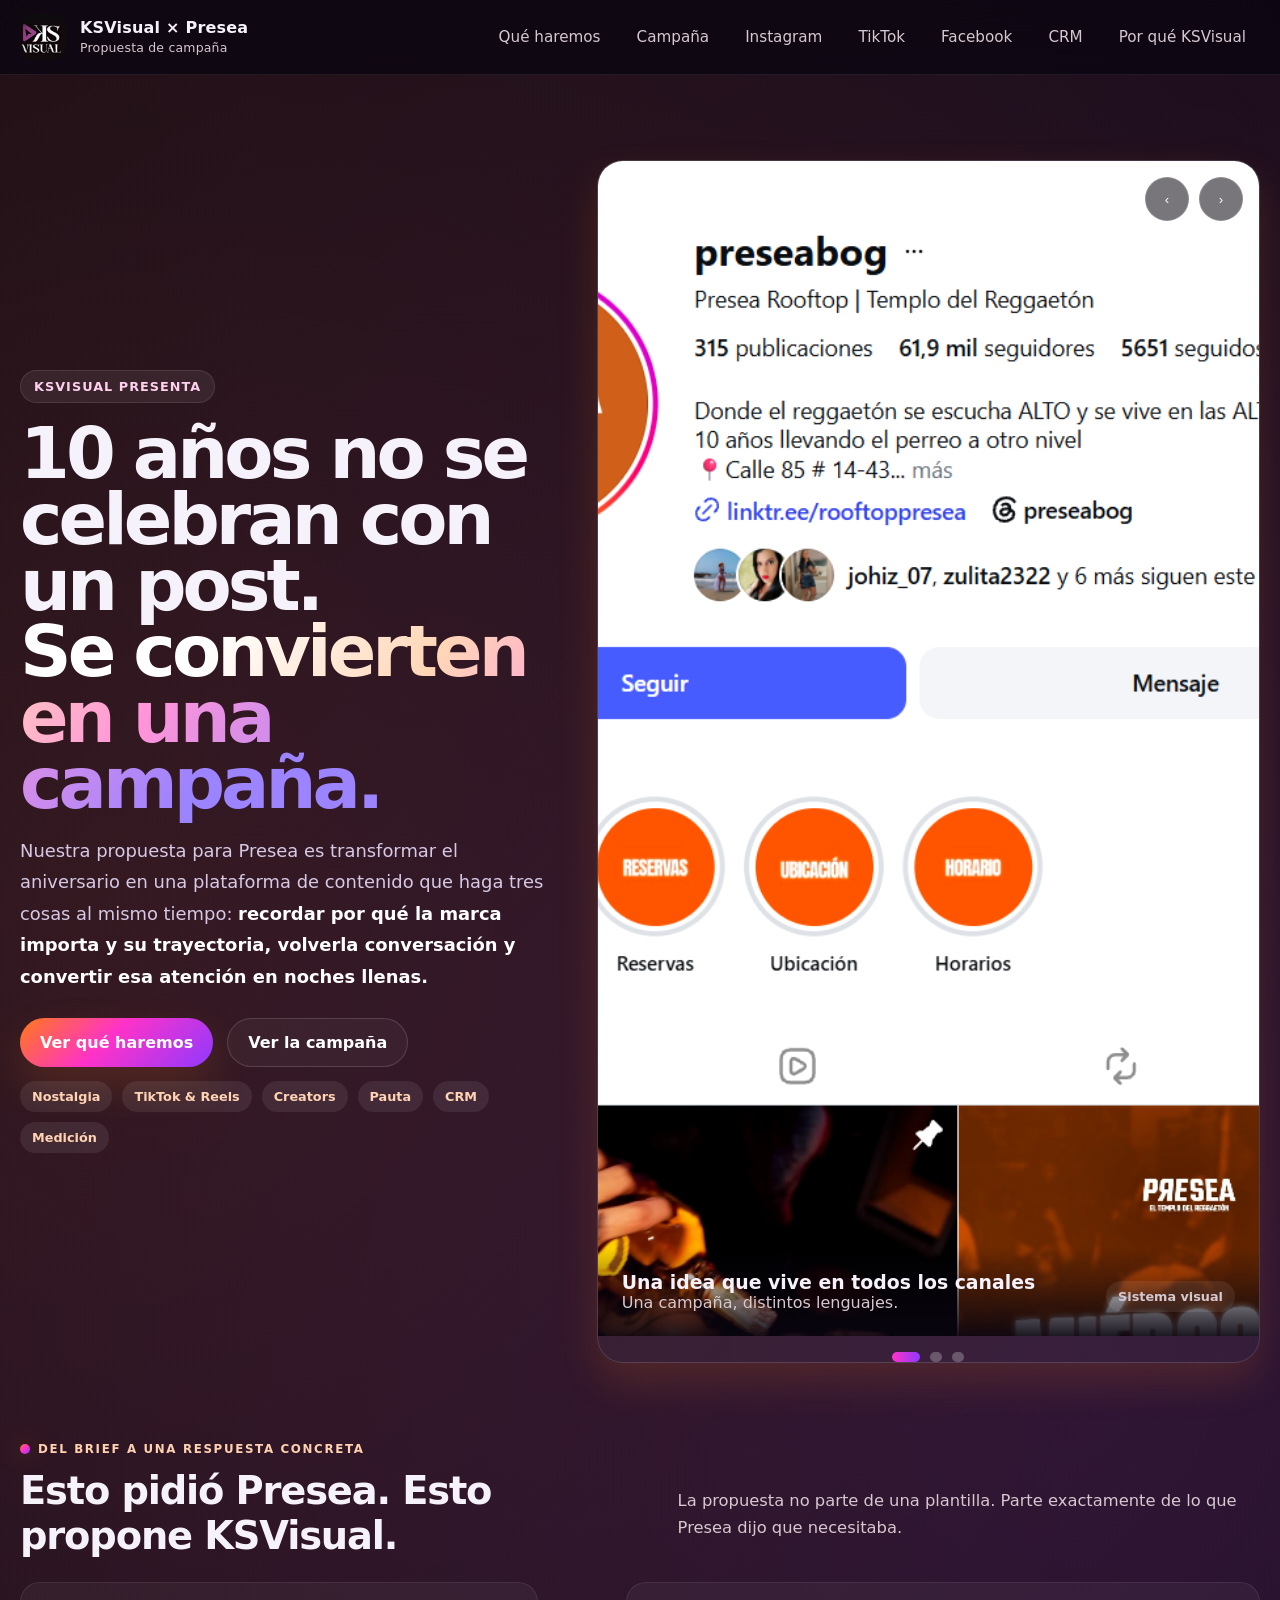
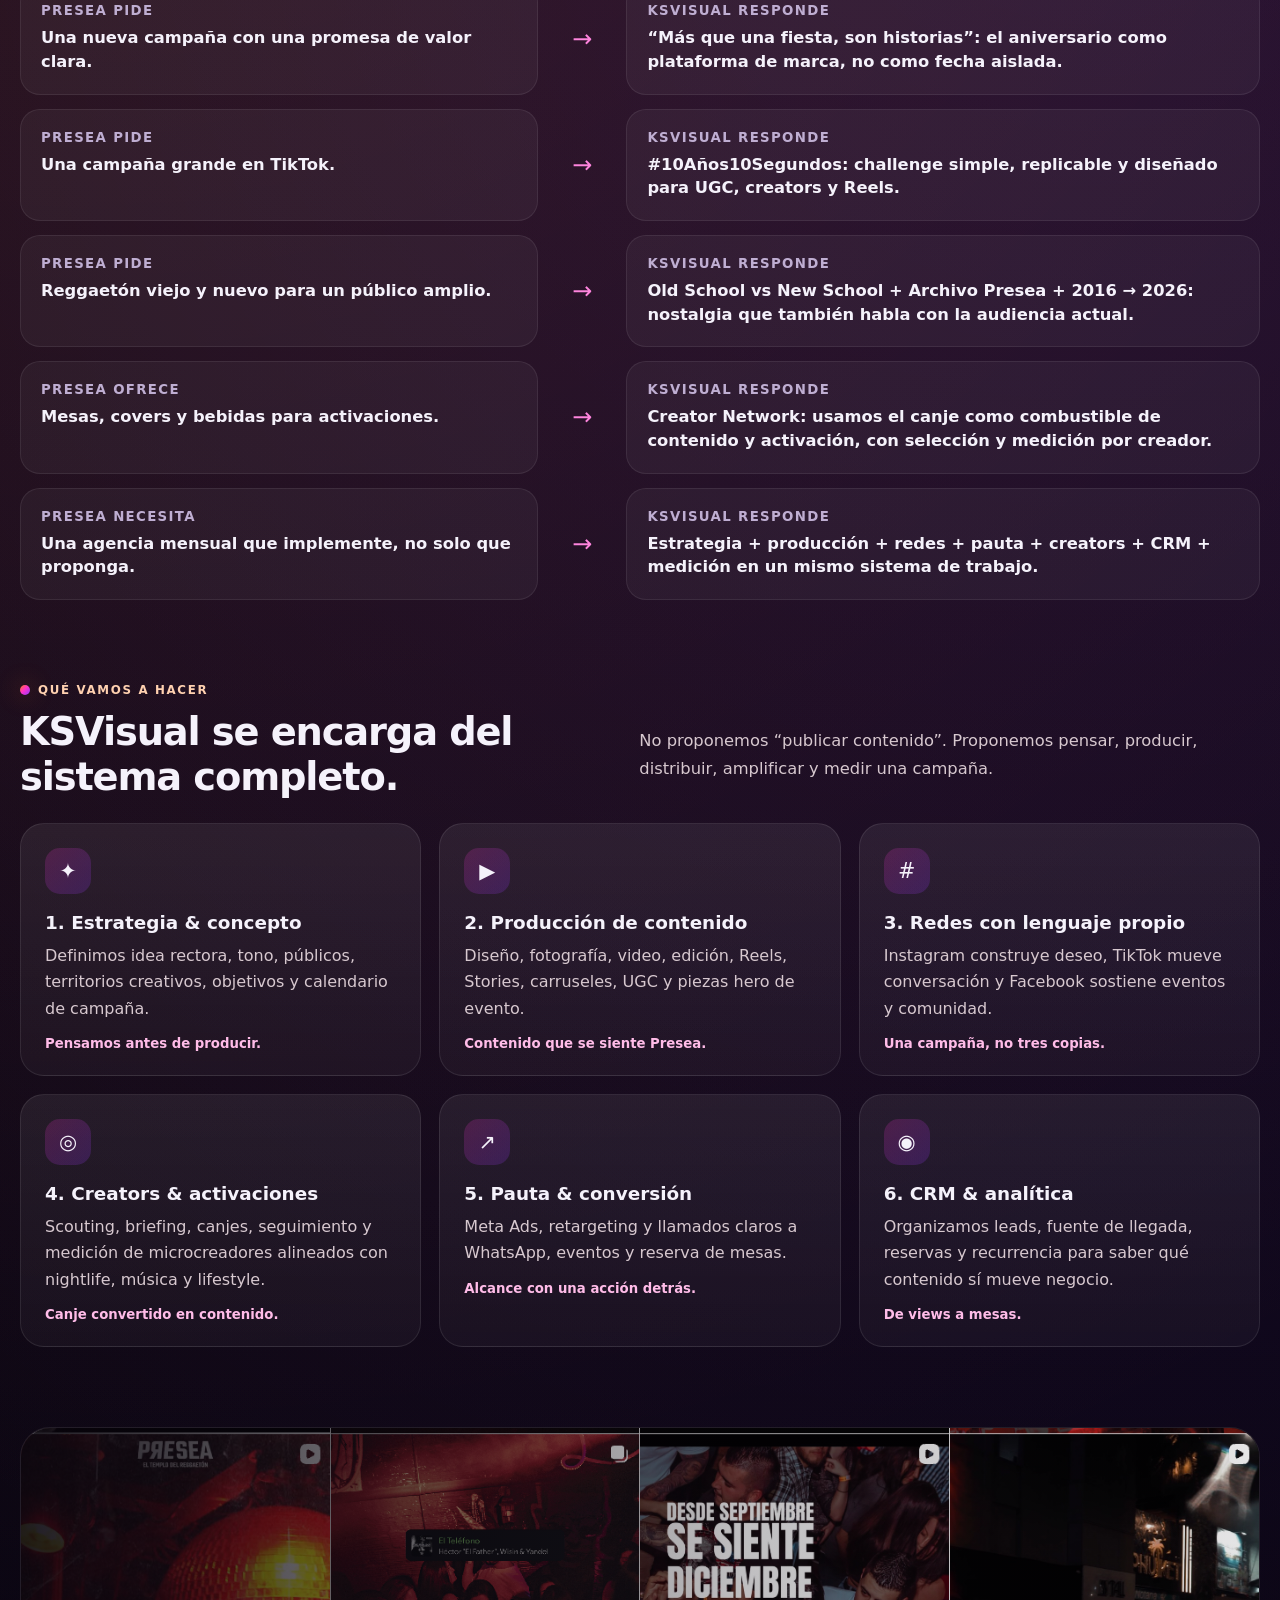
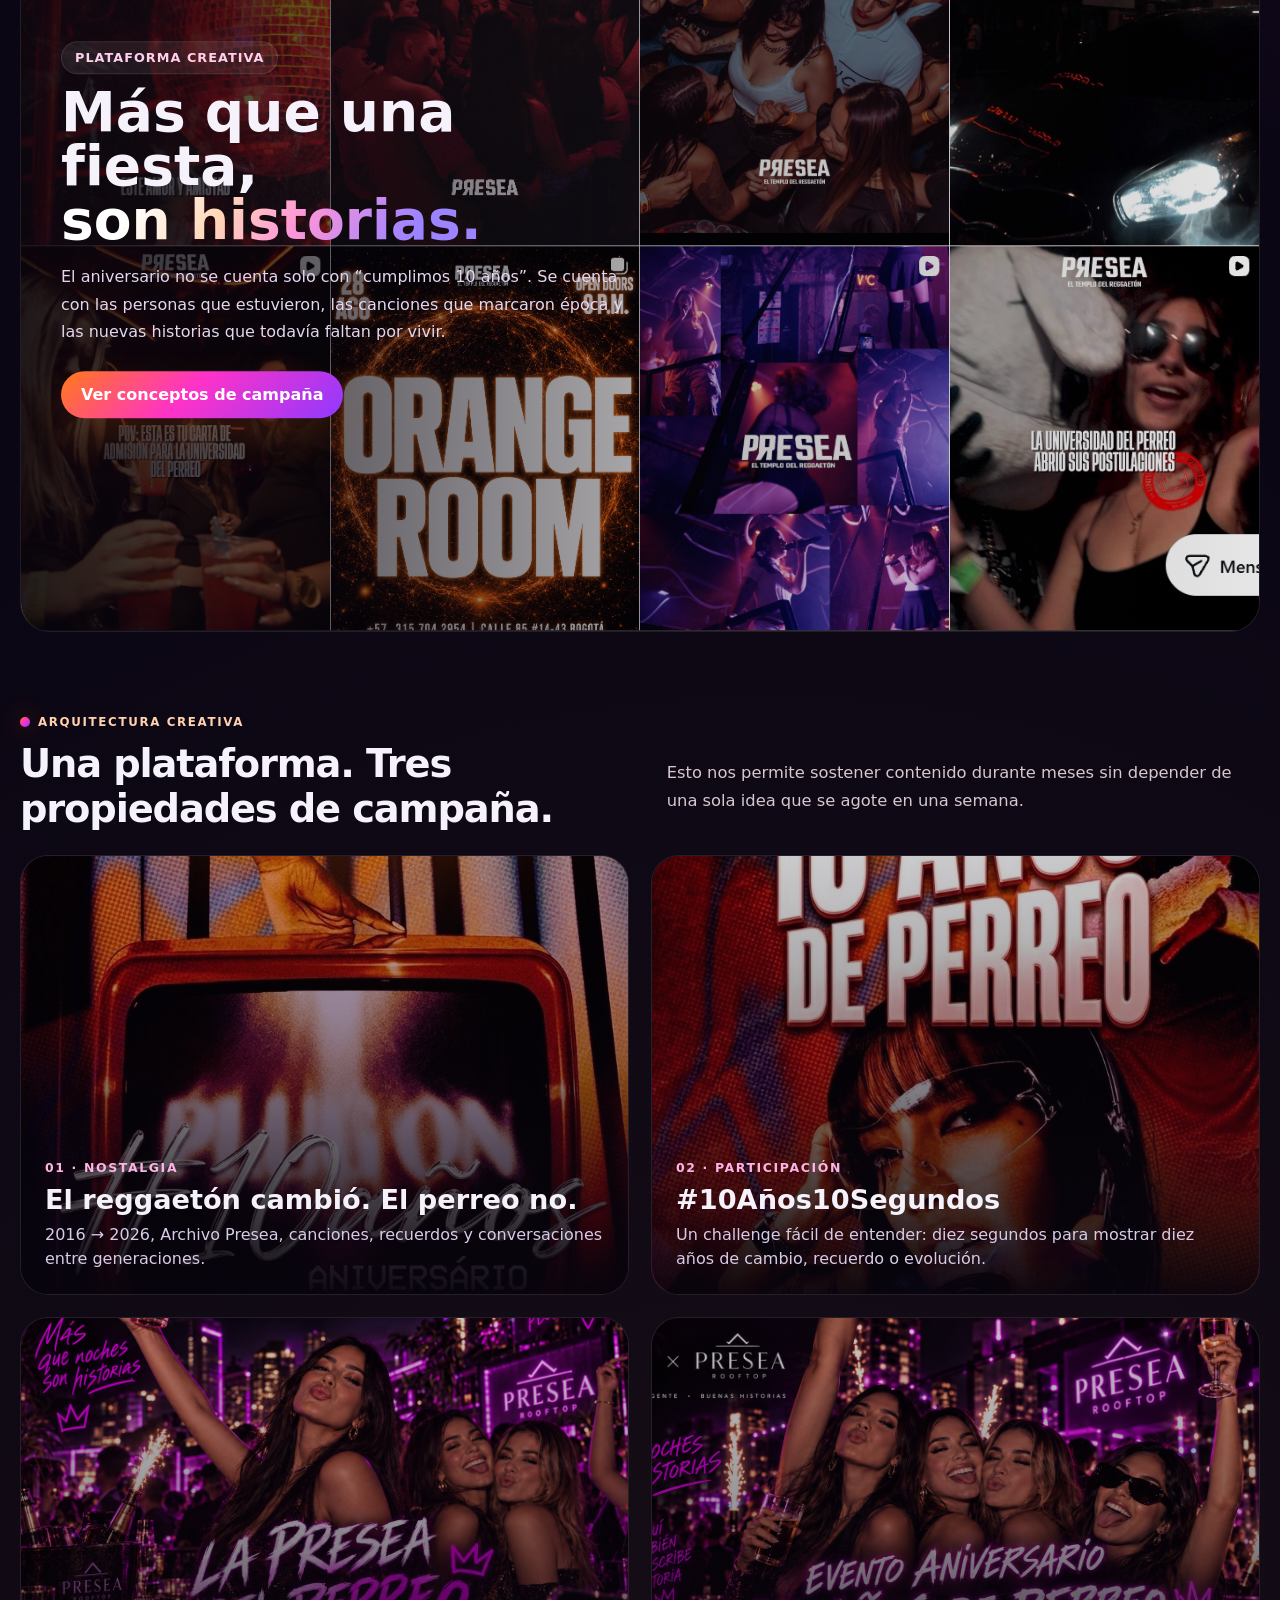
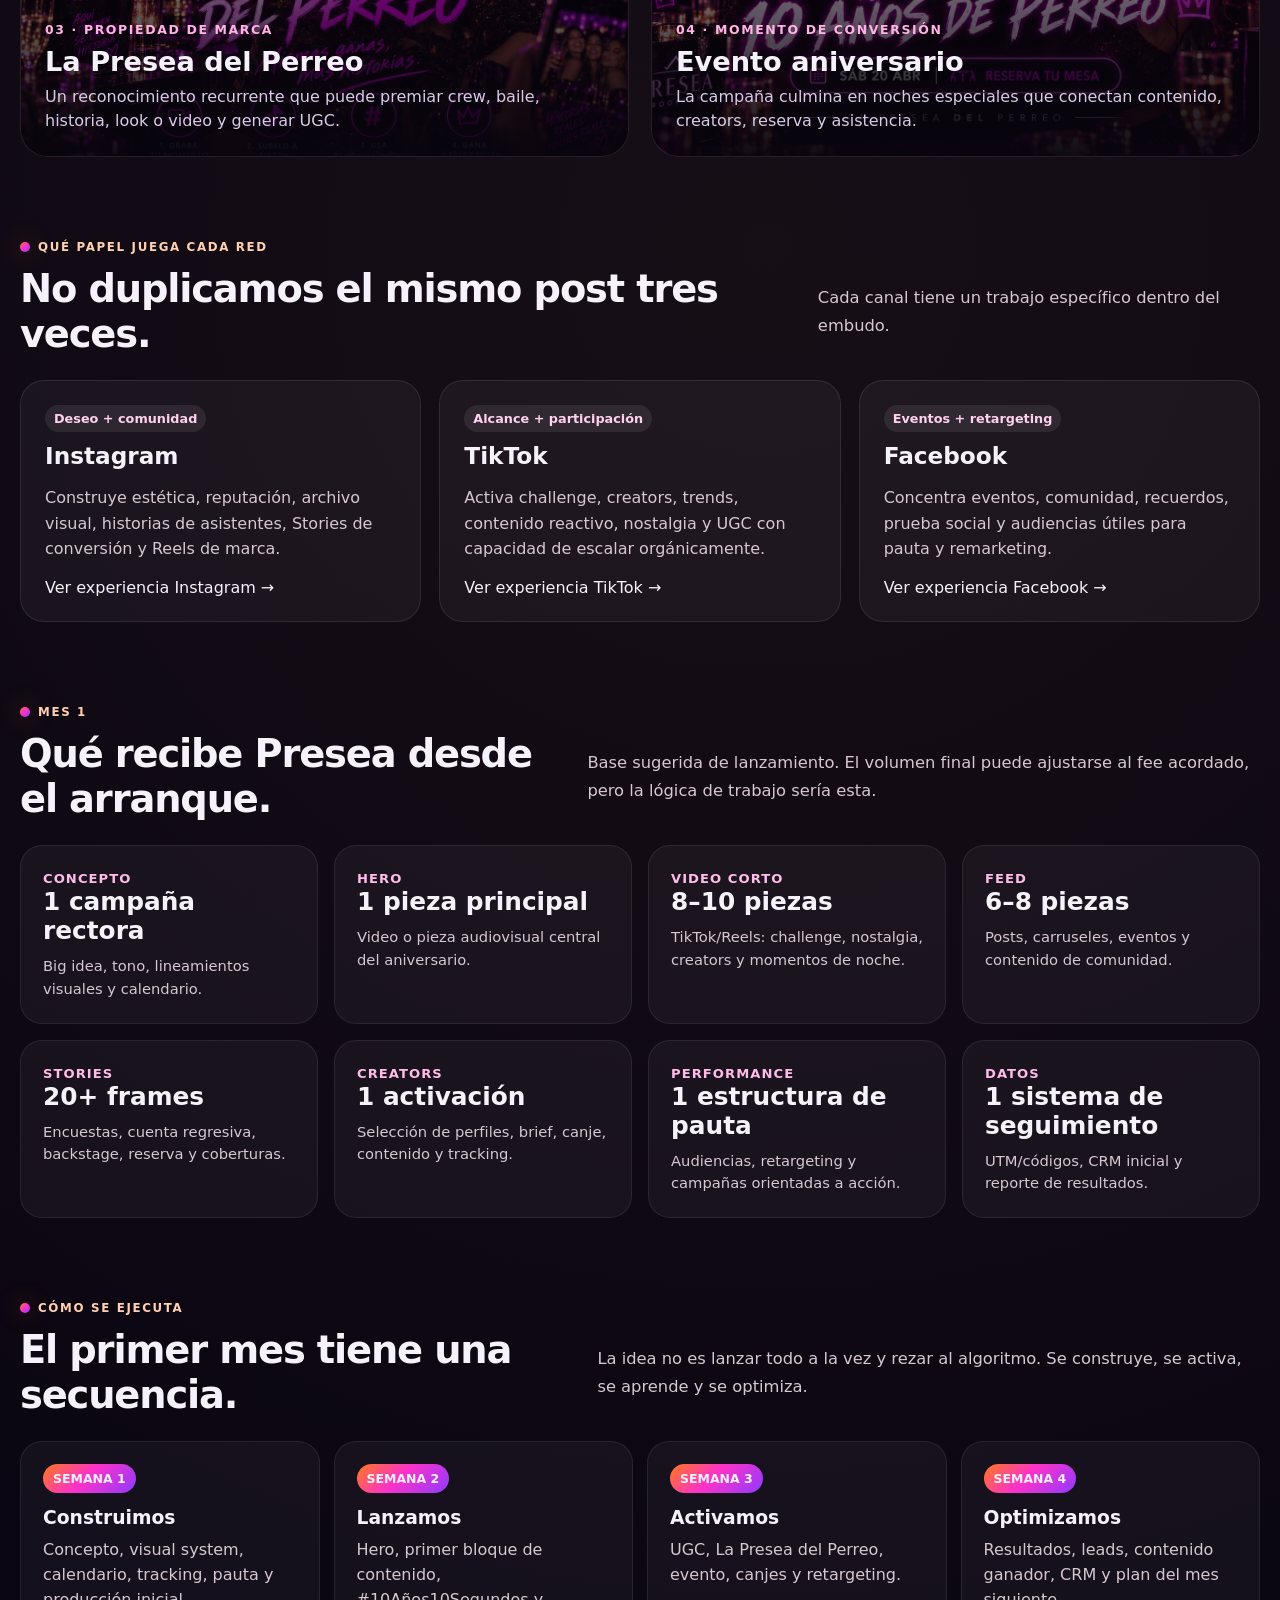
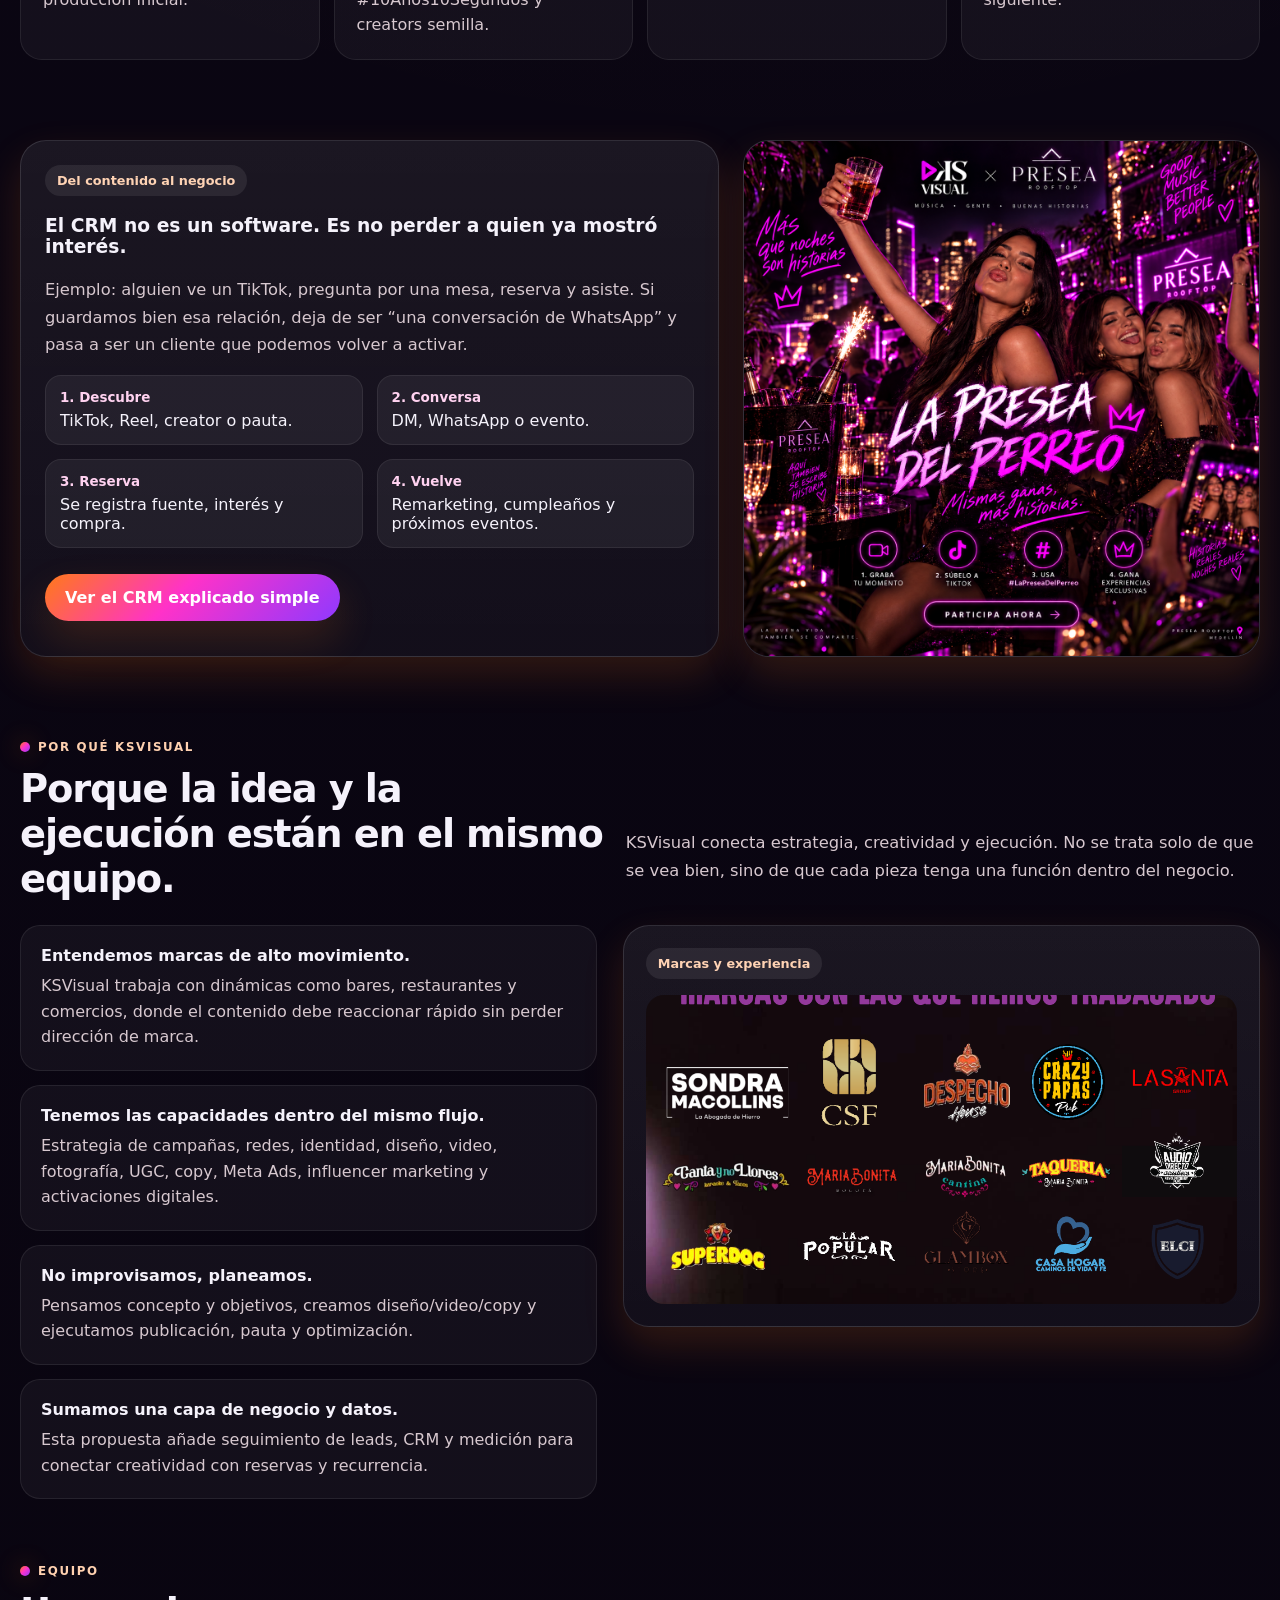
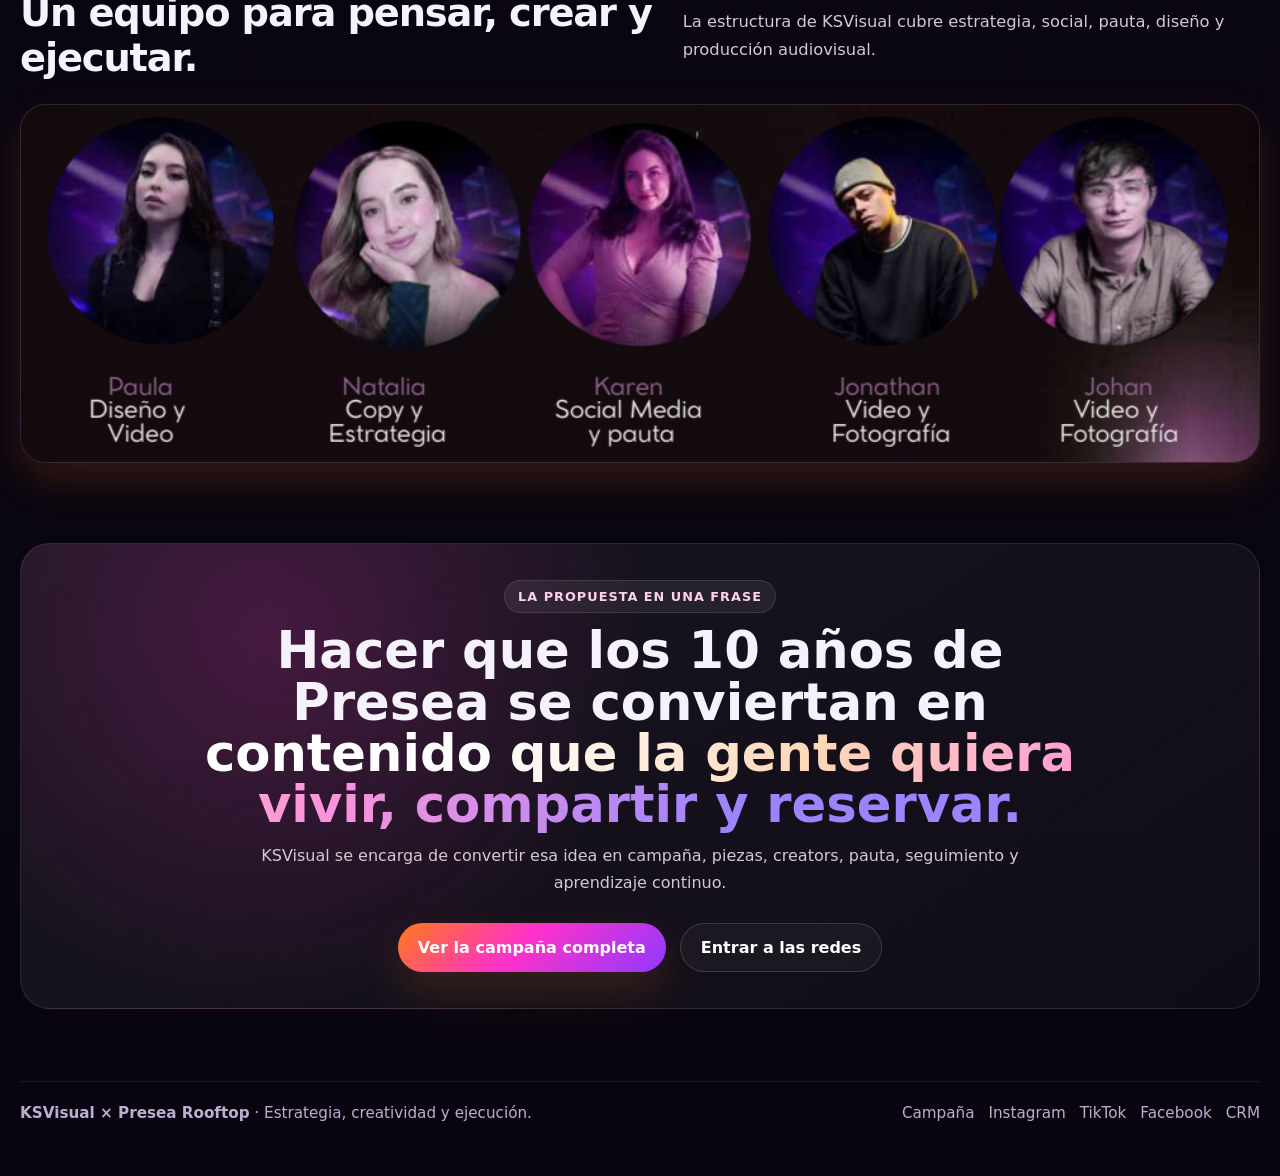
==== commit f70e2a0e: "Versión dos de la campaña" ====
--- a/index.html
+++ b/index.html
@@ -5,15 +5,15 @@
       <div class="reveal">
         <span class="pitch-label">KSVisual presenta</span>
         <h1>10 años no se celebran con un post.<br><span class="gradient-text">Se convierten en una campaña.</span></h1>
-        <p class="lead">Nuestra propuesta para Presea es transformar el aniversario en una plataforma de contenido que haga tres cosas al mismo tiempo: <strong>recordar por qué la marca importa, volverla conversación y convertir esa atención en noches llenas.</strong></p>
+        <p class="lead">Nuestra propuesta para Presea es transformar el aniversario en una plataforma de contenido que haga tres cosas al mismo tiempo: <strong>recordar por qué la marca importa y su trayectoria, volverla conversación y convertir esa atención en noches llenas.</strong></p>
         <div class="actions"><a class="btn purple" href="#propuesta">Ver qué haremos</a><a class="btn" href="campana.html">Ver la campaña</a></div>
         <div class="badge-row"><span class="chip">Nostalgia</span><span class="chip">TikTok & Reels</span><span class="chip">Creators</span><span class="chip">Pauta</span><span class="chip">CRM</span><span class="chip">Medición</span></div>
       </div>
       <div class="hero-carousel panel reveal" data-carousel>
         <div class="carousel-nav"><button class="carousel-btn" data-prev>‹</button><button class="carousel-btn" data-next>›</button></div>
         <div class="carousel-track">
-          <div class="carousel-slide"><img src="assets/img/social/hero-instagram.png" alt="Universo visual Presea"><div class="carousel-overlay"><div><strong>Una idea que vive en todos los canales</strong><span>Una campaña, distintos lenguajes.</span></div><span class="chip">Sistema visual</span></div></div>
-          <div class="carousel-slide"><img src="assets/img/social/hero-tiktok.png" alt="TikTok"><div class="carousel-overlay"><div><strong>#10Años10Segundos</strong><span>La acción participativa que le da vida al aniversario.</span></div><span class="chip">Challenge</span></div></div>
+          <div class="carousel-slide"><img src="assets/img/social/official-profile.png" alt="Universo visual Presea"><div class="carousel-overlay"><div><strong>Una idea que vive en todos los canales</strong><span>Una campaña, distintos lenguajes.</span></div><span class="chip">Sistema visual</span></div></div>
+          <div class="carousel-slide"><img src="assets/img/social/client-10-anos-aniversario.jpg" alt="TikTok"><div class="carousel-overlay"><div><strong>#10Años10Segundos</strong><span>La acción participativa que le da vida al aniversario.</span></div><span class="chip">Challenge</span></div></div>
           <div class="carousel-slide"><img src="assets/img/social/fb-evento-10-anos.png" alt="Evento aniversario"><div class="carousel-overlay"><div><strong>De campaña a asistencia</strong><span>Contenido que empuja evento, reserva y retorno.</span></div><span class="chip">Conversión</span></div></div>
         </div>
         <div class="carousel-dots"><button class="active"></button><button></button><button></button></div>
@@ -50,7 +50,7 @@
 
   <section class="section">
     <div class="wrap full-banner reveal">
-      <img src="assets/img/social/fb-recuerdos.png" alt="Recuerdos de Presea">
+      <img src="assets/img/social/official-grid-2.png" alt="Recuerdos de Presea">
       <div class="full-banner-shade"></div>
       <div class="full-banner-copy"><span class="pitch-label">Plataforma creativa</span><h2>Más que una fiesta,<br><span class="gradient-text">son historias.</span></h2><p>El aniversario no se cuenta solo con “cumplimos 10 años”. Se cuenta con las personas que estuvieron, las canciones que marcaron época y las nuevas historias que todavía faltan por vivir.</p><div class="actions"><a class="btn purple" href="campana.html">Ver conceptos de campaña</a></div></div>
     </div>
@@ -60,8 +60,8 @@
     <div class="wrap reveal">
       <div class="section-head"><div><span class="kicker">Arquitectura creativa</span><h2>Una plataforma. Tres propiedades de campaña.</h2></div><p class="muted">Esto nos permite sostener contenido durante meses sin depender de una sola idea que se agote en una semana.</p></div>
       <div class="campaign-stack">
-        <div class="campaign-card"><img src="assets/img/social/ig-old-vs-new.png" alt="Old School vs New School"><div class="campaign-copy"><span class="num">01 · Nostalgia</span><h3>El reggaetón cambió. El perreo no.</h3><p>2016 → 2026, Archivo Presea, canciones, recuerdos y conversaciones entre generaciones.</p></div></div>
-        <div class="campaign-card"><img src="assets/img/social/tt-10segundos.png" alt="10 Años 10 Segundos"><div class="campaign-copy"><span class="num">02 · Participación</span><h3>#10Años10Segundos</h3><p>Un challenge fácil de entender: diez segundos para mostrar diez años de cambio, recuerdo o evolución.</p></div></div>
+        <div class="campaign-card"><img src="assets/img/social/client-10-anos-aniversario.jpg" alt="Old School vs New School"><div class="campaign-copy"><span class="num">01 · Nostalgia</span><h3>El reggaetón cambió. El perreo no.</h3><p>2016 → 2026, Archivo Presea, canciones, recuerdos y conversaciones entre generaciones.</p></div></div>
+        <div class="campaign-card"><img src="assets/img/social/client-10-anos-perreo.jpg" alt="10 Años 10 Segundos"><div class="campaign-copy"><span class="num">02 · Participación</span><h3>#10Años10Segundos</h3><p>Un challenge fácil de entender: diez segundos para mostrar diez años de cambio, recuerdo o evolución.</p></div></div>
         <div class="campaign-card"><img src="assets/img/social/ig-presea-del-perreo.png" alt="La Presea del Perreo"><div class="campaign-copy"><span class="num">03 · Propiedad de marca</span><h3>La Presea del Perreo</h3><p>Un reconocimiento recurrente que puede premiar crew, baile, historia, look o video y generar UGC.</p></div></div>
         <div class="campaign-card"><img src="assets/img/social/fb-evento-10-anos.png" alt="Evento aniversario"><div class="campaign-copy"><span class="num">04 · Momento de conversión</span><h3>Evento aniversario</h3><p>La campaña culmina en noches especiales que conectan contenido, creators, reserva y asistencia.</p></div></div>
       </div>
@@ -138,12 +138,8 @@
   <section class="section-tight">
     <div class="wrap reveal">
       <div class="section-head"><div><span class="kicker">Equipo</span><h2>Un equipo para pensar, crear y ejecutar.</h2></div><p class="muted">La estructura de KSVisual cubre estrategia, social, pauta, diseño y producción audiovisual.</p></div>
-      <div class="team-grid">
-        <div class="team-card"><img src="assets/img/paula.png" alt="Paula"><div><strong>Paula</strong><span>Diseño y video</span></div></div>
-        <div class="team-card"><img src="assets/img/natalia.png" alt="Natalia"><div><strong>Natalia</strong><span>Copy y estrategia</span></div></div>
-        <div class="team-card"><img src="assets/img/karen.png" alt="Karen"><div><strong>Karen</strong><span>Social Media y pauta</span></div></div>
-        <div class="team-card"><img src="assets/img/jonathan.png" alt="Jonathan"><div><strong>Jonathan</strong><span>Video y fotografía</span></div></div>
-        <div class="team-card"><img src="assets/img/johan.png" alt="Johan"><div><strong>Johan</strong><span>Video y fotografía</span></div></div>
+      <div class="panel team-reference-card">
+        <img src="assets/img/team-reference.png" alt="Equipo KSVisual: Paula, Natalia, Karen, Jonathan y Johan">
       </div>
     </div>
   </section>
--- a/assets/css/styles.css
+++ b/assets/css/styles.css
@@ -5,10 +5,12 @@
   --card-2: rgba(255,255,255,.04);
   --stroke: rgba(255,255,255,.12);
   --text: #f5f2fb;
-  --muted: #c6bbd8;
+  --muted: #d7c8cf;
+  --orange: #ff7a18;
+  --amber: #ffb347;
   --pink: #ff32c8;
   --purple: #8f39ff;
-  --glow: 0 18px 40px rgba(255, 50, 200, .18);
+  --glow: 0 18px 40px rgba(255, 122, 24, .16);
   --radius: 26px;
   --radius-sm: 18px;
   --wrap: 1240px;
@@ -20,8 +22,9 @@
   font-family: Inter, ui-sans-serif, system-ui, -apple-system, Segoe UI, Roboto, Arial, sans-serif;
   color:var(--text);
   background:
-    radial-gradient(circle at 10% 10%, rgba(255,50,200,.12), transparent 28%),
+    radial-gradient(circle at 10% 10%, rgba(255,122,24,.14), transparent 28%),
     radial-gradient(circle at 85% 15%, rgba(143,57,255,.16), transparent 26%),
+    radial-gradient(circle at 60% 55%, rgba(255,179,71,.05), transparent 30%),
     linear-gradient(180deg, #090510 0%, #0b0614 42%, #090510 100%);
   min-height:100vh;
 }
@@ -49,14 +52,14 @@
   font-size:.95rem;
 }
 .nav-links a:hover,.nav-links a.active{background:rgba(255,255,255,.08);color:#fff}
-.nav-cta{background:linear-gradient(135deg,var(--pink),var(--purple))!important;color:#fff!important;font-weight:700;box-shadow:var(--glow)}
+.nav-cta{background:linear-gradient(135deg,var(--orange),var(--pink) 45%, var(--purple))!important;color:#fff!important;font-weight:700;box-shadow:var(--glow)}
 .menu-btn{display:none;background:transparent;border:1px solid rgba(255,255,255,.15);color:#fff;border-radius:14px;padding:10px 12px}
 .hero{padding:68px 0 28px}
 .hero-grid{display:grid;grid-template-columns:1.02fr .98fr;gap:32px;align-items:center}
-.eyebrow,.kicker{display:inline-flex;align-items:center;gap:8px;color:#f6b6e8;font-weight:800;letter-spacing:.14em;text-transform:uppercase;font-size:.74rem}
-.eyebrow::before,.kicker::before{content:"";width:10px;height:10px;border-radius:99px;background:linear-gradient(135deg,var(--pink),var(--purple));box-shadow:0 0 24px rgba(255,50,200,.8)}
+.eyebrow,.kicker{display:inline-flex;align-items:center;gap:8px;color:#ffd1b0;font-weight:800;letter-spacing:.14em;text-transform:uppercase;font-size:.74rem}
+.eyebrow::before,.kicker::before{content:"";width:10px;height:10px;border-radius:99px;background:linear-gradient(135deg,var(--orange),var(--pink) 45%, var(--purple));box-shadow:0 0 24px rgba(255,122,24,.45)}
 .hero h1,.page-hero h1{font-size:clamp(2.5rem,5.4vw,5rem);line-height:.96;margin:18px 0 18px;letter-spacing:-.04em}
-.gradient-text{background:linear-gradient(120deg,#fff 20%,#ffa1ea 42%,#9c83ff 78%);-webkit-background-clip:text;background-clip:text;color:transparent}
+.gradient-text{background:linear-gradient(120deg,#fff 18%,#ffd7b7 38%,#ff95d9 56%,#9c83ff 82%);-webkit-background-clip:text;background-clip:text;color:transparent}
 .hero p,.page-hero p,.muted{color:var(--muted);line-height:1.7;font-size:1.02rem}
 .actions{display:flex;gap:14px;flex-wrap:wrap;margin-top:26px}
 .btn{
@@ -66,7 +69,7 @@
   padding:14px 20px;border-radius:999px;font-weight:700;transition:.2s ease;
 }
 .btn:hover{transform:translateY(-2px);border-color:rgba(255,255,255,.26)}
-.btn.purple{background:linear-gradient(135deg,var(--pink),var(--purple));border:none;box-shadow:var(--glow)}
+.btn.purple{background:linear-gradient(135deg,var(--orange),var(--pink) 45%, var(--purple));border:none;box-shadow:var(--glow)}
 .panel,.card,.mock-shell,.highlight, .stat, .post-card, .video-card, .crm-step, .metric{
   background:linear-gradient(180deg, rgba(255,255,255,.07), rgba(255,255,255,.04));
   border:1px solid var(--stroke);
@@ -89,7 +92,7 @@
 .grid-3{grid-template-columns:repeat(3,1fr)}
 .grid-4{grid-template-columns:repeat(4,1fr)}
 .card{padding:24px}
-.tag,.chip{display:inline-flex;align-items:center;gap:8px;padding:8px 12px;border-radius:999px;font-size:.8rem;font-weight:700;background:rgba(255,255,255,.08);color:#f7cbef}
+.tag,.chip{display:inline-flex;align-items:center;gap:8px;padding:8px 12px;border-radius:999px;font-size:.8rem;font-weight:700;background:rgba(255,255,255,.08);color:#ffd3b4}
 .card h3{margin:16px 0 10px;font-size:1.18rem}
 .card p{margin:0;color:var(--muted);line-height:1.68}
 .mini-stats{display:grid;grid-template-columns:repeat(3,1fr);gap:12px;margin-top:22px}
@@ -102,7 +105,7 @@
 .social-actions{display:flex;gap:10px;align-items:center}
 .dot-btn{width:42px;height:42px;border-radius:50%;display:grid;place-items:center;background:rgba(255,255,255,.07);border:1px solid rgba(255,255,255,.08)}
 .profile-header{display:grid;grid-template-columns:auto 1fr auto;gap:18px;align-items:center;padding:22px 0}
-.profile-avatar{width:86px;height:86px;border-radius:50%;padding:3px;background:linear-gradient(135deg,var(--pink),var(--purple))}
+.profile-avatar{width:86px;height:86px;border-radius:50%;padding:3px;background:linear-gradient(135deg,var(--orange),var(--pink) 45%, var(--purple))}
 .profile-avatar img{width:100%;height:100%;object-fit:cover;border-radius:50%;background:#fff}
 .profile-meta h2{margin:0 0 8px;font-size:1.45rem}
 .meta-row{display:flex;gap:20px;flex-wrap:wrap;color:var(--muted);font-size:.95rem}
@@ -204,7 +207,7 @@
 .challenge-steps{display:grid;grid-template-columns:repeat(2,1fr);gap:16px;margin-top:18px}
 .challenge-step{padding:18px;border-radius:20px;background:rgba(255,255,255,.05);border:1px solid rgba(255,255,255,.08)}
 .challenge-step strong{display:block;margin-bottom:8px}
-.challenge-step span{display:inline-flex;align-items:center;justify-content:center;width:34px;height:34px;border-radius:50%;background:linear-gradient(135deg,var(--pink),var(--purple));font-weight:800;margin-bottom:10px}
+.challenge-step span{display:inline-flex;align-items:center;justify-content:center;width:34px;height:34px;border-radius:50%;background:linear-gradient(135deg,var(--orange),var(--pink) 45%, var(--purple));font-weight:800;margin-bottom:10px}
 .big-visual{overflow:hidden}
 .big-visual img{width:100%;height:100%;object-fit:cover}
 .big-visual.square img{aspect-ratio:1/1}
@@ -273,7 +276,7 @@
 .channel-card .role{display:inline-flex;padding:6px 9px;border-radius:999px;background:rgba(255,255,255,.08);color:#ffd1ef;font-size:.8rem;font-weight:800}
 .month-plan{display:grid;grid-template-columns:repeat(4,1fr);gap:14px}
 .week{padding:22px;border-radius:22px;background:rgba(255,255,255,.045);border:1px solid rgba(255,255,255,.08)}
-.week .wk{display:inline-flex;padding:7px 10px;border-radius:999px;background:linear-gradient(135deg,var(--pink),var(--purple));font-weight:800;font-size:.78rem;margin-bottom:14px}
+.week .wk{display:inline-flex;padding:7px 10px;border-radius:999px;background:linear-gradient(135deg,var(--orange),var(--pink) 45%, var(--purple));font-weight:800;font-size:.78rem;margin-bottom:14px}
 .week h3{margin:0 0 10px}
 .week p{margin:0;color:var(--muted);line-height:1.55}
 .why-grid{display:grid;grid-template-columns:.95fr 1.05fr;gap:26px;align-items:start}
@@ -302,3 +305,8 @@
 .scroll-progress{position:fixed;left:0;top:0;height:3px;background:linear-gradient(90deg,var(--pink),var(--purple));width:0;z-index:100;box-shadow:0 0 16px rgba(255,50,200,.6)}
 .back-top{position:fixed;right:20px;bottom:20px;width:46px;height:46px;border-radius:50%;border:1px solid rgba(255,255,255,.14);background:rgba(11,6,18,.82);color:#fff;display:grid;place-items:center;cursor:pointer;opacity:0;pointer-events:none;transition:.2s ease;z-index:60;backdrop-filter:blur(12px)}
 .back-top.show{opacity:1;pointer-events:auto}
+
+.mock-browser img, .big-visual img, .post-card img, .video-card img, .story-card img, .carousel-slide img{filter:saturate(1.04) contrast(1.03);}
+
+.team-reference-card{overflow:hidden;padding:0;background:linear-gradient(180deg,rgba(255,122,24,.08),rgba(143,57,255,.06));}
+.team-reference-card img{width:100%;height:auto;display:block;object-fit:contain;}
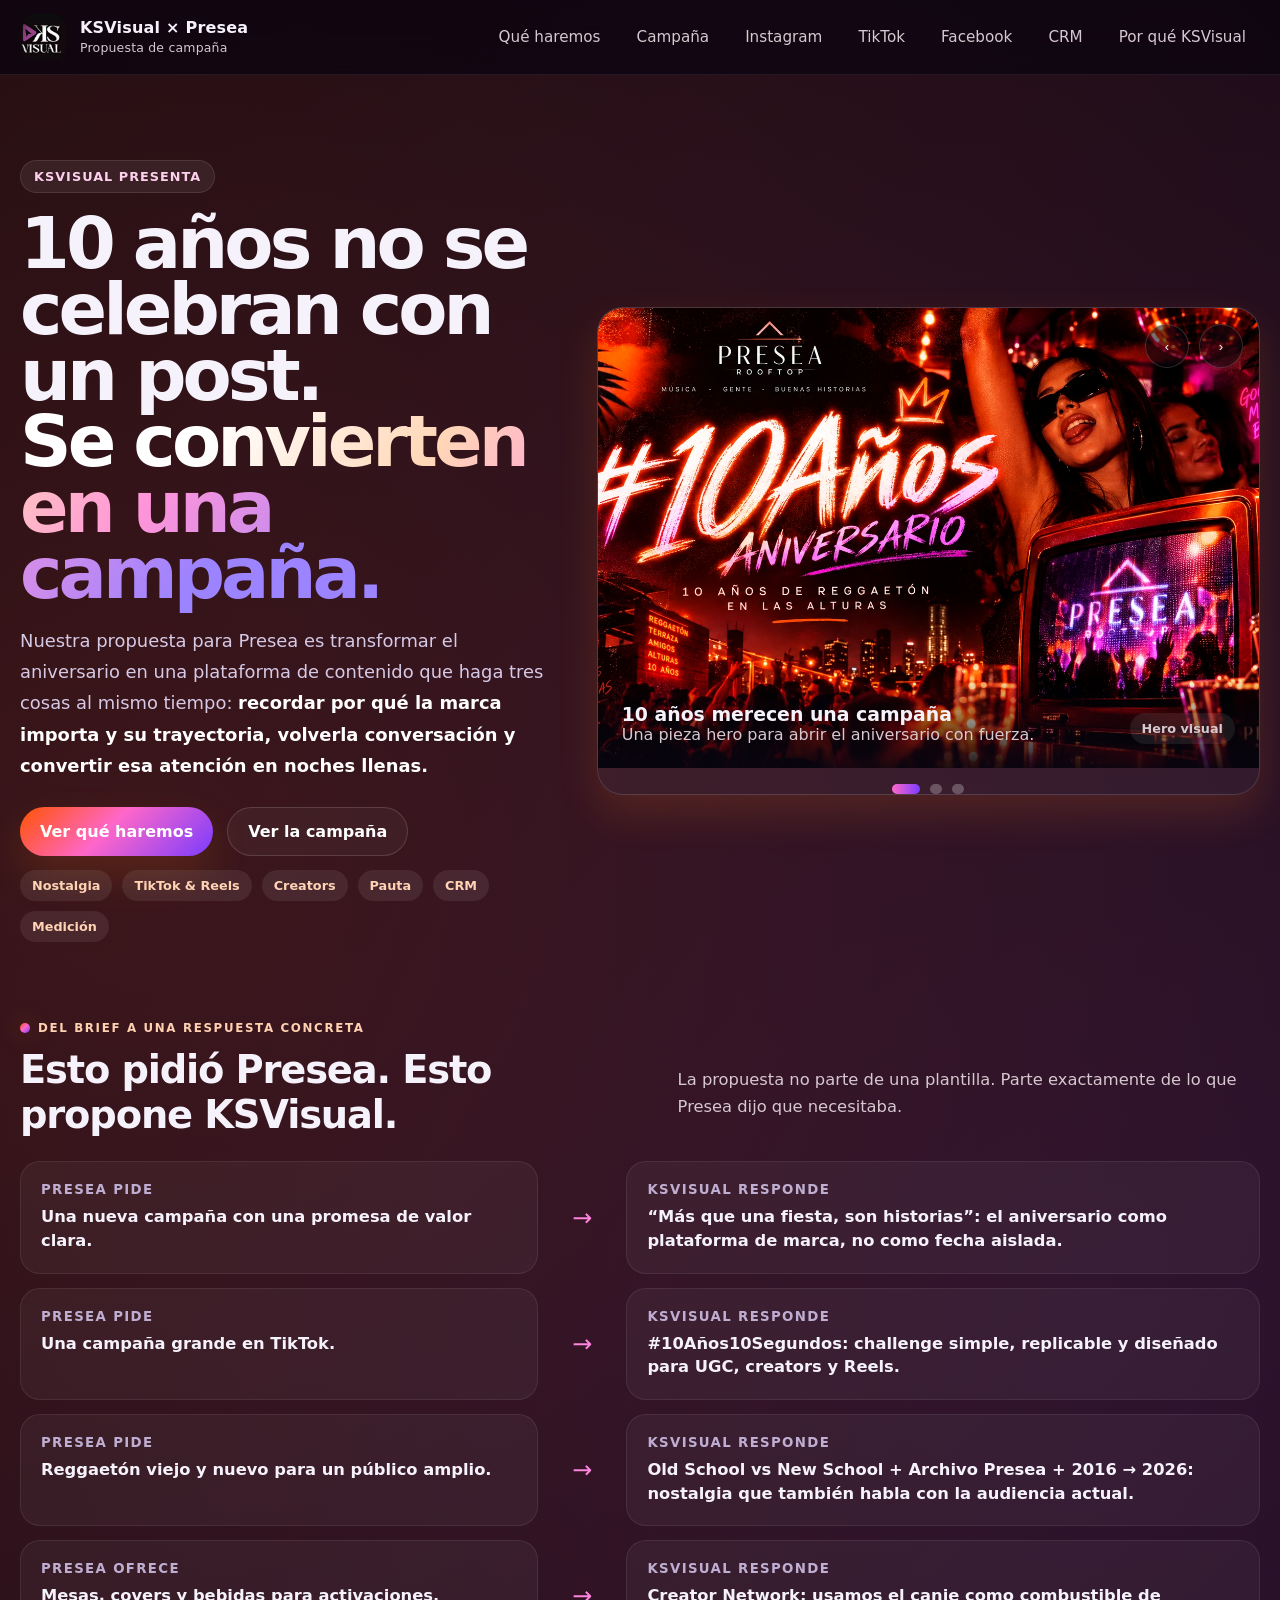
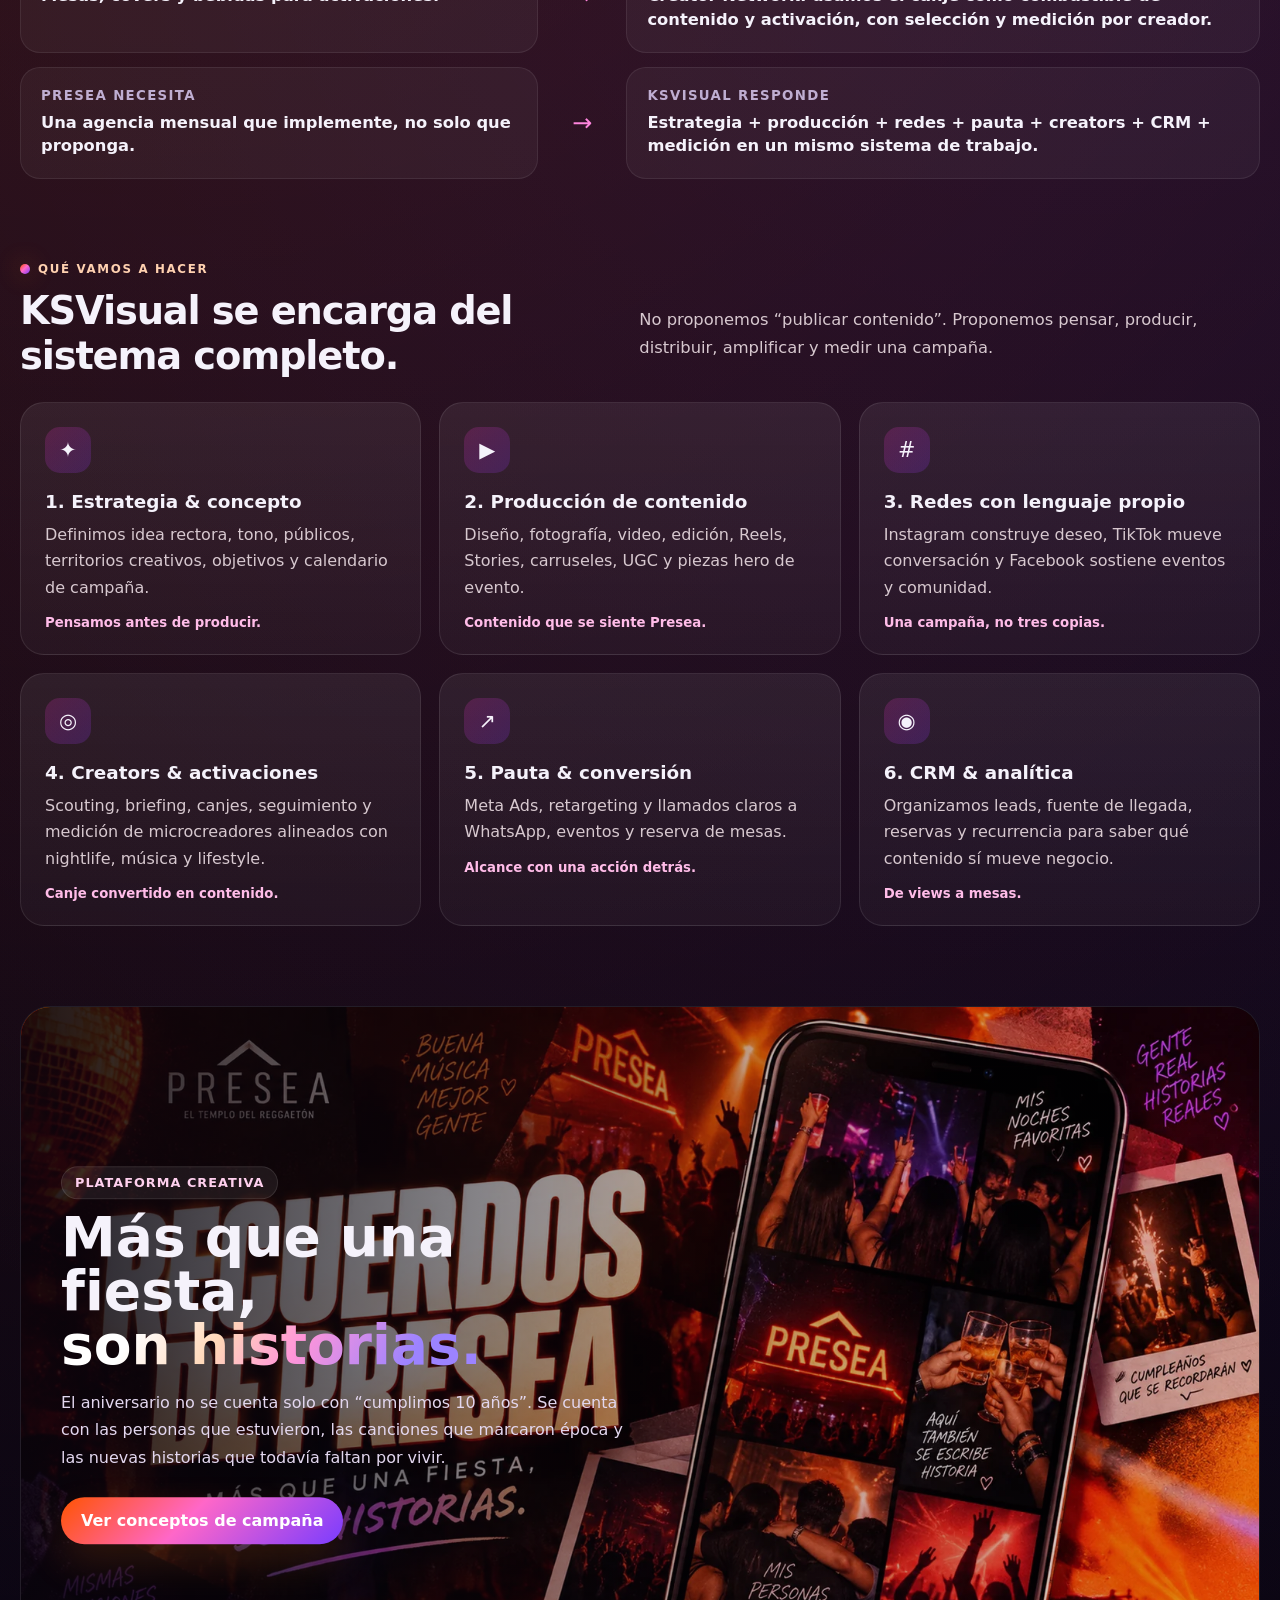
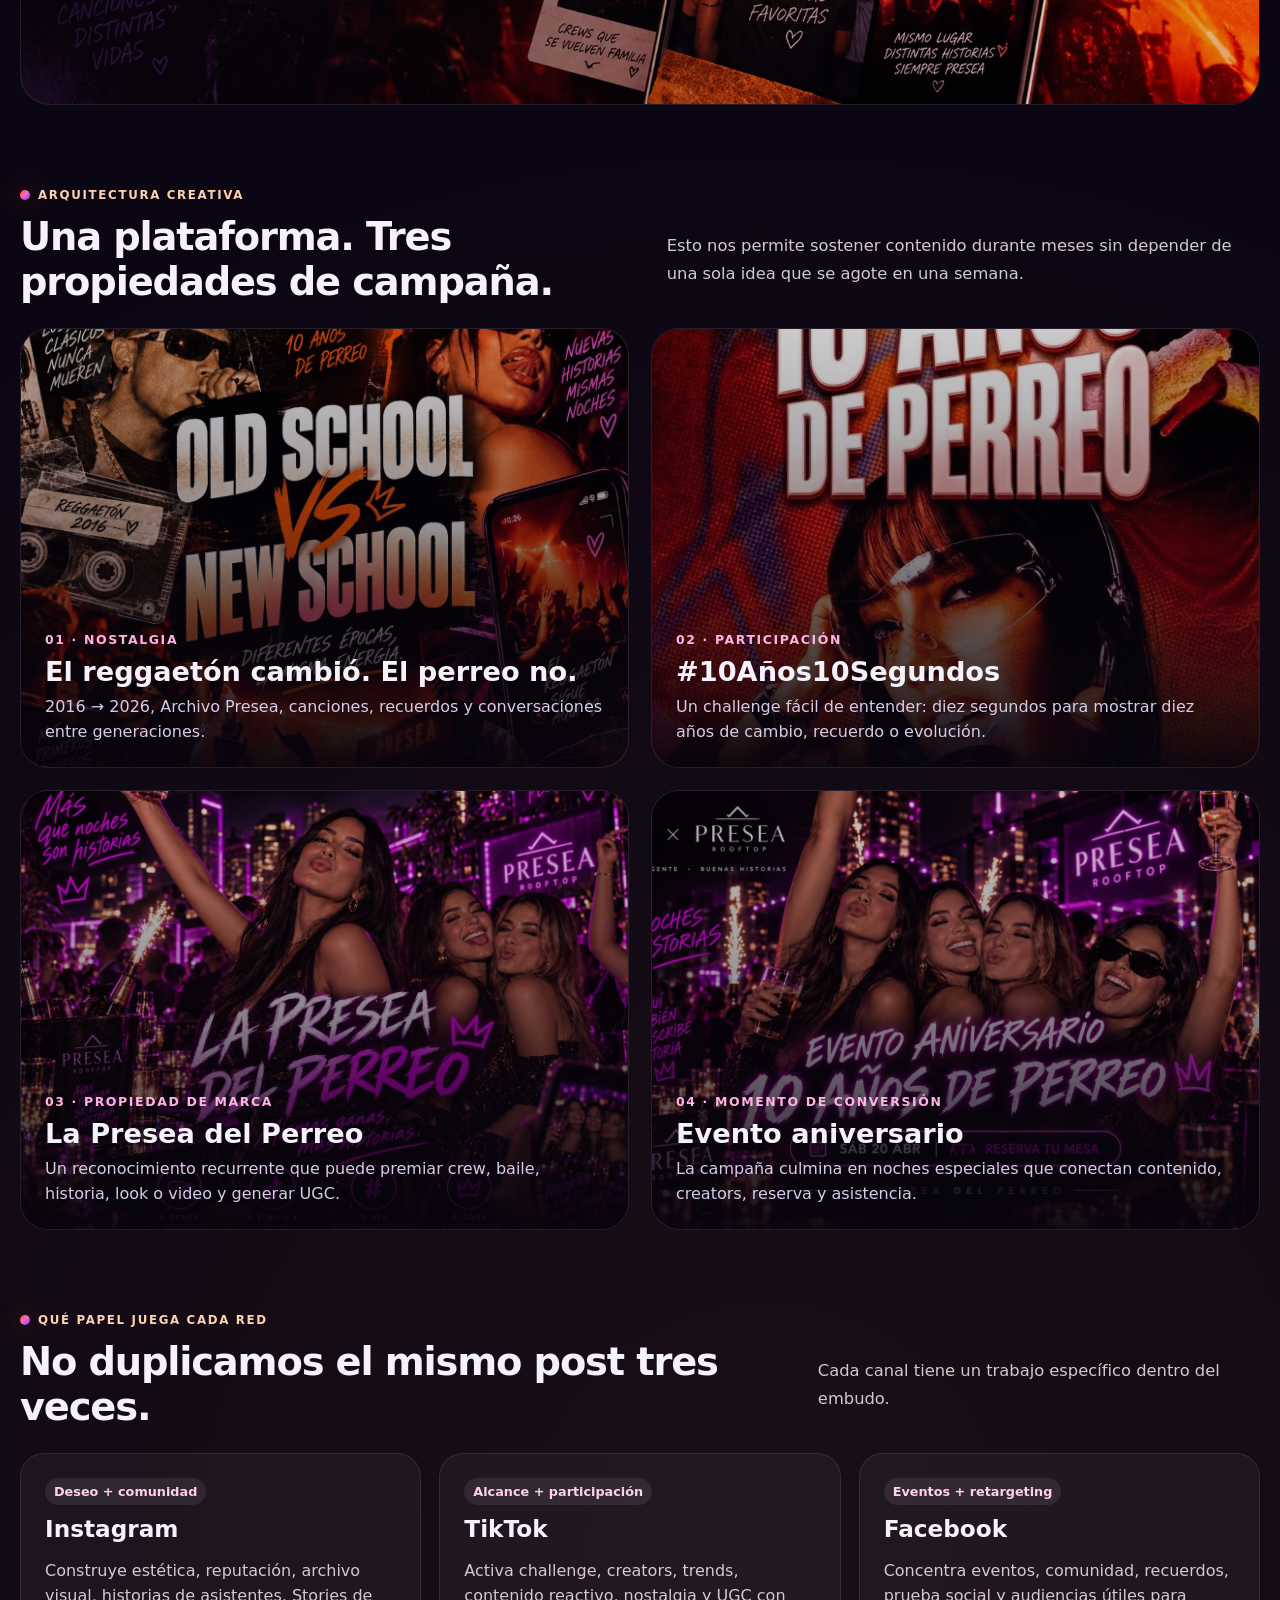
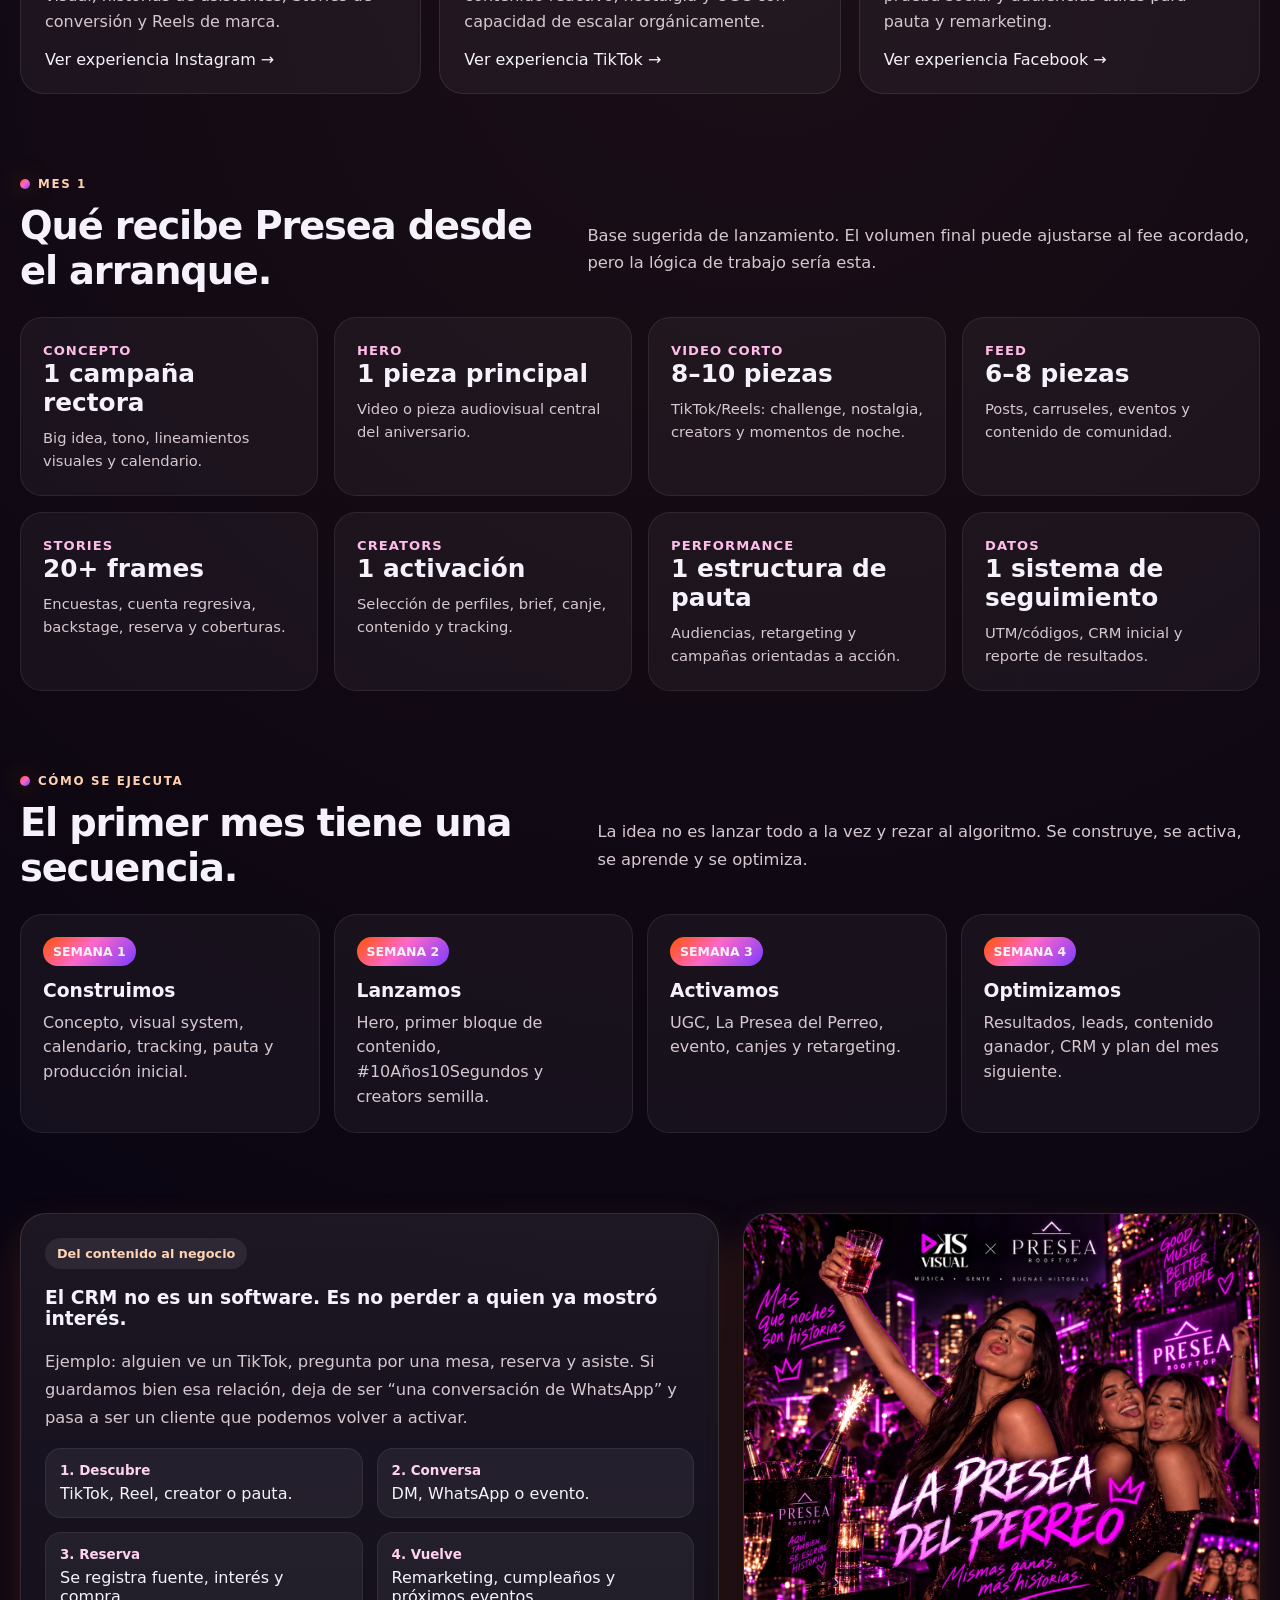
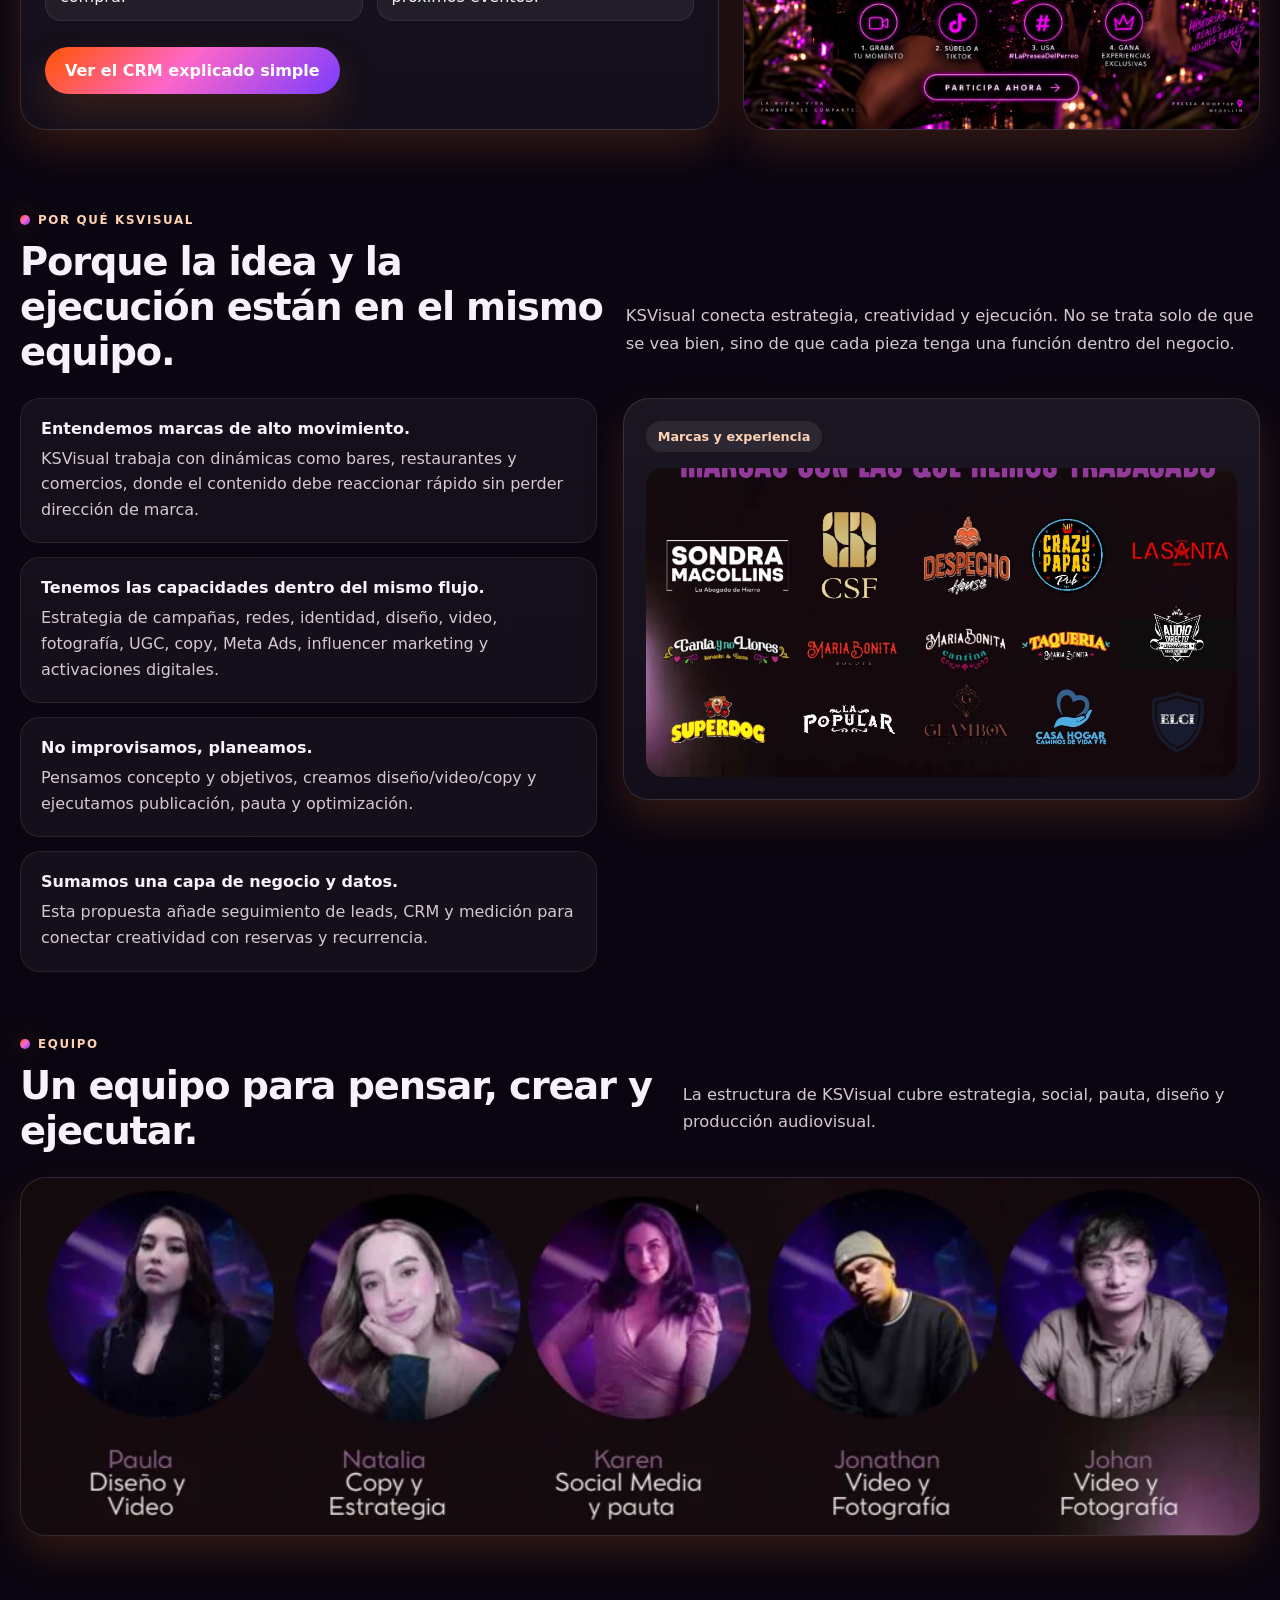
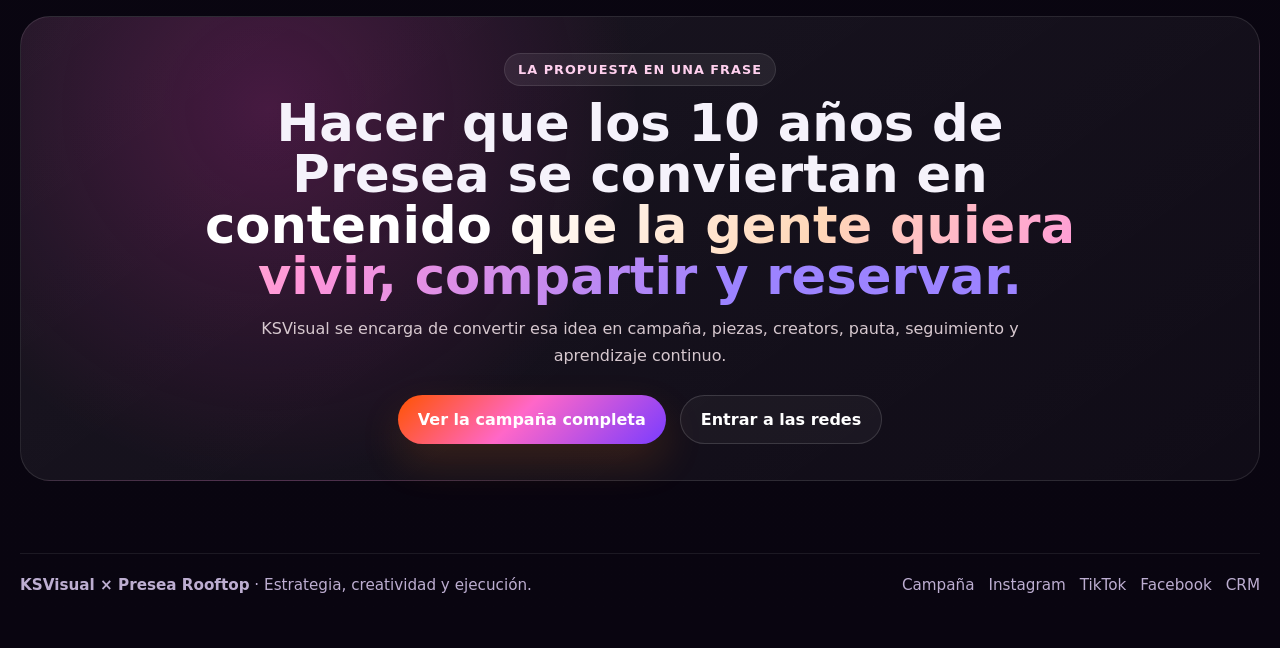
==== commit 545fb4d1: "Versión 3 de Presea" ====
--- a/index.html
+++ b/index.html
@@ -12,9 +12,9 @@
       <div class="hero-carousel panel reveal" data-carousel>
         <div class="carousel-nav"><button class="carousel-btn" data-prev>‹</button><button class="carousel-btn" data-next>›</button></div>
         <div class="carousel-track">
-          <div class="carousel-slide"><img src="assets/img/social/official-profile.png" alt="Universo visual Presea"><div class="carousel-overlay"><div><strong>Una idea que vive en todos los canales</strong><span>Una campaña, distintos lenguajes.</span></div><span class="chip">Sistema visual</span></div></div>
-          <div class="carousel-slide"><img src="assets/img/social/client-10-anos-aniversario.jpg" alt="TikTok"><div class="carousel-overlay"><div><strong>#10Años10Segundos</strong><span>La acción participativa que le da vida al aniversario.</span></div><span class="chip">Challenge</span></div></div>
-          <div class="carousel-slide"><img src="assets/img/social/fb-evento-10-anos.png" alt="Evento aniversario"><div class="carousel-overlay"><div><strong>De campaña a asistencia</strong><span>Contenido que empuja evento, reserva y retorno.</span></div><span class="chip">Conversión</span></div></div>
+          <div class="carousel-slide"><img src="assets/img/social/home-hero-aniversario.webp" alt="10 años de reggaetón en las alturas"><div class="carousel-overlay"><div><strong>10 años merecen una campaña</strong><span>Una pieza hero para abrir el aniversario con fuerza.</span></div><span class="chip">Hero visual</span></div></div>
+          <div class="carousel-slide"><img src="assets/img/social/tiktok-hero-crafted.webp" alt="TikTok"><div class="carousel-overlay"><div><strong>TikTok mueve la conversación</strong><span>Challenge, nostalgia y creator content para amplificar alcance.</span></div><span class="chip">TikTok</span></div></div>
+          <div class="carousel-slide"><img src="assets/img/social/campana-negocio-banner.webp" alt="Evento aniversario"><div class="carousel-overlay"><div><strong>De campaña a asistencia</strong><span>Contenido que empuja evento, reserva y retorno.</span></div><span class="chip">Conversión</span></div></div>
         </div>
         <div class="carousel-dots"><button class="active"></button><button></button><button></button></div>
       </div>
@@ -50,7 +50,7 @@
 
   <section class="section">
     <div class="wrap full-banner reveal">
-      <img src="assets/img/social/official-grid-2.png" alt="Recuerdos de Presea">
+      <img src="assets/img/social/campana-recuerdos-banner.webp" alt="Recuerdos de Presea">
       <div class="full-banner-shade"></div>
       <div class="full-banner-copy"><span class="pitch-label">Plataforma creativa</span><h2>Más que una fiesta,<br><span class="gradient-text">son historias.</span></h2><p>El aniversario no se cuenta solo con “cumplimos 10 años”. Se cuenta con las personas que estuvieron, las canciones que marcaron época y las nuevas historias que todavía faltan por vivir.</p><div class="actions"><a class="btn purple" href="campana.html">Ver conceptos de campaña</a></div></div>
     </div>
@@ -60,10 +60,10 @@
     <div class="wrap reveal">
       <div class="section-head"><div><span class="kicker">Arquitectura creativa</span><h2>Una plataforma. Tres propiedades de campaña.</h2></div><p class="muted">Esto nos permite sostener contenido durante meses sin depender de una sola idea que se agote en una semana.</p></div>
       <div class="campaign-stack">
-        <div class="campaign-card"><img src="assets/img/social/client-10-anos-aniversario.jpg" alt="Old School vs New School"><div class="campaign-copy"><span class="num">01 · Nostalgia</span><h3>El reggaetón cambió. El perreo no.</h3><p>2016 → 2026, Archivo Presea, canciones, recuerdos y conversaciones entre generaciones.</p></div></div>
-        <div class="campaign-card"><img src="assets/img/social/client-10-anos-perreo.jpg" alt="10 Años 10 Segundos"><div class="campaign-copy"><span class="num">02 · Participación</span><h3>#10Años10Segundos</h3><p>Un challenge fácil de entender: diez segundos para mostrar diez años de cambio, recuerdo o evolución.</p></div></div>
-        <div class="campaign-card"><img src="assets/img/social/ig-presea-del-perreo.png" alt="La Presea del Perreo"><div class="campaign-copy"><span class="num">03 · Propiedad de marca</span><h3>La Presea del Perreo</h3><p>Un reconocimiento recurrente que puede premiar crew, baile, historia, look o video y generar UGC.</p></div></div>
-        <div class="campaign-card"><img src="assets/img/social/fb-evento-10-anos.png" alt="Evento aniversario"><div class="campaign-copy"><span class="num">04 · Momento de conversión</span><h3>Evento aniversario</h3><p>La campaña culmina en noches especiales que conectan contenido, creators, reserva y asistencia.</p></div></div>
+        <div class="campaign-card"><img src="assets/img/social/campana-old-vs-new.webp" alt="Old School vs New School"><div class="campaign-copy"><span class="num">01 · Nostalgia</span><h3>El reggaetón cambió. El perreo no.</h3><p>2016 → 2026, Archivo Presea, canciones, recuerdos y conversaciones entre generaciones.</p></div></div>
+        <div class="campaign-card"><img src="assets/img/social/client-10-anos-perreo.webp" alt="10 Años 10 Segundos"><div class="campaign-copy"><span class="num">02 · Participación</span><h3>#10Años10Segundos</h3><p>Un challenge fácil de entender: diez segundos para mostrar diez años de cambio, recuerdo o evolución.</p></div></div>
+        <div class="campaign-card"><img src="assets/img/social/ig-presea-del-perreo.webp" alt="La Presea del Perreo"><div class="campaign-copy"><span class="num">03 · Propiedad de marca</span><h3>La Presea del Perreo</h3><p>Un reconocimiento recurrente que puede premiar crew, baile, historia, look o video y generar UGC.</p></div></div>
+        <div class="campaign-card"><img src="assets/img/social/fb-evento-10-anos.webp" alt="Evento aniversario"><div class="campaign-copy"><span class="num">04 · Momento de conversión</span><h3>Evento aniversario</h3><p>La campaña culmina en noches especiales que conectan contenido, creators, reserva y asistencia.</p></div></div>
       </div>
     </div>
   </section>
@@ -116,7 +116,7 @@
         <div class="persona-grid"><div class="persona-chip"><strong>1. Descubre</strong>TikTok, Reel, creator o pauta.</div><div class="persona-chip"><strong>2. Conversa</strong>DM, WhatsApp o evento.</div><div class="persona-chip"><strong>3. Reserva</strong>Se registra fuente, interés y compra.</div><div class="persona-chip"><strong>4. Vuelve</strong>Remarketing, cumpleaños y próximos eventos.</div></div>
         <div class="actions"><a class="btn purple" href="crm.html">Ver el CRM explicado simple</a></div>
       </div>
-      <div class="big-visual square panel"><img src="assets/img/social/ig-presea-del-perreo.png" alt="La Presea del Perreo"></div>
+      <div class="big-visual square panel"><img src="assets/img/social/ig-presea-del-perreo.webp" alt="La Presea del Perreo"></div>
     </div>
   </section>
 
@@ -130,7 +130,7 @@
           <div class="why-point"><strong>No improvisamos, planeamos.</strong><p>Pensamos concepto y objetivos, creamos diseño/video/copy y ejecutamos publicación, pauta y optimización.</p></div>
           <div class="why-point"><strong>Sumamos una capa de negocio y datos.</strong><p>Esta propuesta añade seguimiento de leads, CRM y medición para conectar creatividad con reservas y recurrencia.</p></div>
         </div>
-        <div class="panel brands-panel"><span class="tag">Marcas y experiencia</span><img src="assets/img/ks-brands-grid.png" alt="Marcas con las que ha trabajado KSVisual" style="margin-top:16px"></div>
+        <div class="panel brands-panel"><span class="tag">Marcas y experiencia</span><img src="assets/img/ks-brands-grid.webp" alt="Marcas con las que ha trabajado KSVisual" style="margin-top:16px"></div>
       </div>
     </div>
   </section>
@@ -139,7 +139,7 @@
     <div class="wrap reveal">
       <div class="section-head"><div><span class="kicker">Equipo</span><h2>Un equipo para pensar, crear y ejecutar.</h2></div><p class="muted">La estructura de KSVisual cubre estrategia, social, pauta, diseño y producción audiovisual.</p></div>
       <div class="panel team-reference-card">
-        <img src="assets/img/team-reference.png" alt="Equipo KSVisual: Paula, Natalia, Karen, Jonathan y Johan">
+        <img src="assets/img/team-reference.webp" alt="Equipo KSVisual: Paula, Natalia, Karen, Jonathan y Johan">
       </div>
     </div>
   </section>
--- a/assets/css/styles.css
+++ b/assets/css/styles.css
@@ -6,10 +6,10 @@
   --stroke: rgba(255,255,255,.12);
   --text: #f5f2fb;
   --muted: #d7c8cf;
-  --orange: #ff7a18;
-  --amber: #ffb347;
-  --pink: #ff32c8;
-  --purple: #8f39ff;
+  --orange: #FF5300;
+  --amber: #ff9a3d;
+  --pink: #ff67c8;
+  --purple: #7a3cff;
   --glow: 0 18px 40px rgba(255, 122, 24, .16);
   --radius: 26px;
   --radius-sm: 18px;
@@ -22,10 +22,10 @@
   font-family: Inter, ui-sans-serif, system-ui, -apple-system, Segoe UI, Roboto, Arial, sans-serif;
   color:var(--text);
   background:
-    radial-gradient(circle at 10% 10%, rgba(255,122,24,.14), transparent 28%),
-    radial-gradient(circle at 85% 15%, rgba(143,57,255,.16), transparent 26%),
-    radial-gradient(circle at 60% 55%, rgba(255,179,71,.05), transparent 30%),
-    linear-gradient(180deg, #090510 0%, #0b0614 42%, #090510 100%);
+    radial-gradient(circle at 10% 10%, rgba(255,83,0,.18), transparent 30%),
+    radial-gradient(circle at 85% 15%, rgba(122,60,255,.14), transparent 26%),
+    radial-gradient(circle at 60% 55%, rgba(255,154,61,.06), transparent 30%),
+    linear-gradient(180deg, #090510 0%, #0c0614 42%, #090510 100%);
   min-height:100vh;
 }
 a{color:inherit;text-decoration:none}
@@ -34,7 +34,7 @@
 main{padding-top:96px}
 .nav{
   position:fixed; inset:0 0 auto 0; z-index:40;
-  background:rgba(9,5,16,.72);
+  background:rgba(12,5,16,.78);
   backdrop-filter: blur(20px);
   border-bottom:1px solid rgba(255,255,255,.08);
 }
@@ -124,13 +124,13 @@
 .post-top small,.post-meta small,.side-note,.list-note, .post-body p, .video-info p, .crm-step p, .timeline p, .fb-caption, .metric p{color:var(--muted)}
 .post-body p{margin:0 0 12px;line-height:1.62;font-size:.94rem}
 .hashtags{display:flex;flex-wrap:wrap;gap:8px}
-.hashtags span{padding:6px 10px;border-radius:999px;background:rgba(255,255,255,.07);font-size:.8rem;color:#f0c8e9}
+.hashtags span{padding:6px 10px;border-radius:999px;background:rgba(255,255,255,.07);font-size:.8rem;color:#ffd1b5}
 .side-stack{display:grid;gap:18px;align-content:start}
 .side-card{padding:20px;border-radius:22px;background:rgba(255,255,255,.05);border:1px solid rgba(255,255,255,.09)}
 .side-card h3{margin:0 0 12px;font-size:1.08rem}
 .bullet-list{display:grid;gap:12px;margin:0;padding:0;list-style:none}
 .bullet-list li{display:flex;gap:10px;color:var(--muted);line-height:1.55}
-.bullet-list li::before{content:"•";color:#ff92e0;font-size:1.4rem;line-height:1}
+.bullet-list li::before{content:"•";color:#ff9b6a;font-size:1.4rem;line-height:1}
 .story-stack,.video-stack{display:grid;grid-template-columns:repeat(2,1fr);gap:18px}
 .story-card,.video-card{overflow:hidden}
 .story-card img,.video-card img{width:100%;object-fit:cover}
@@ -310,3 +310,6 @@
 
 .team-reference-card{overflow:hidden;padding:0;background:linear-gradient(180deg,rgba(255,122,24,.08),rgba(143,57,255,.06));}
 .team-reference-card img{width:100%;height:auto;display:block;object-fit:contain;}
+
+.video-stack .video-card img{aspect-ratio:4/5}
+.video-stack{align-items:start}
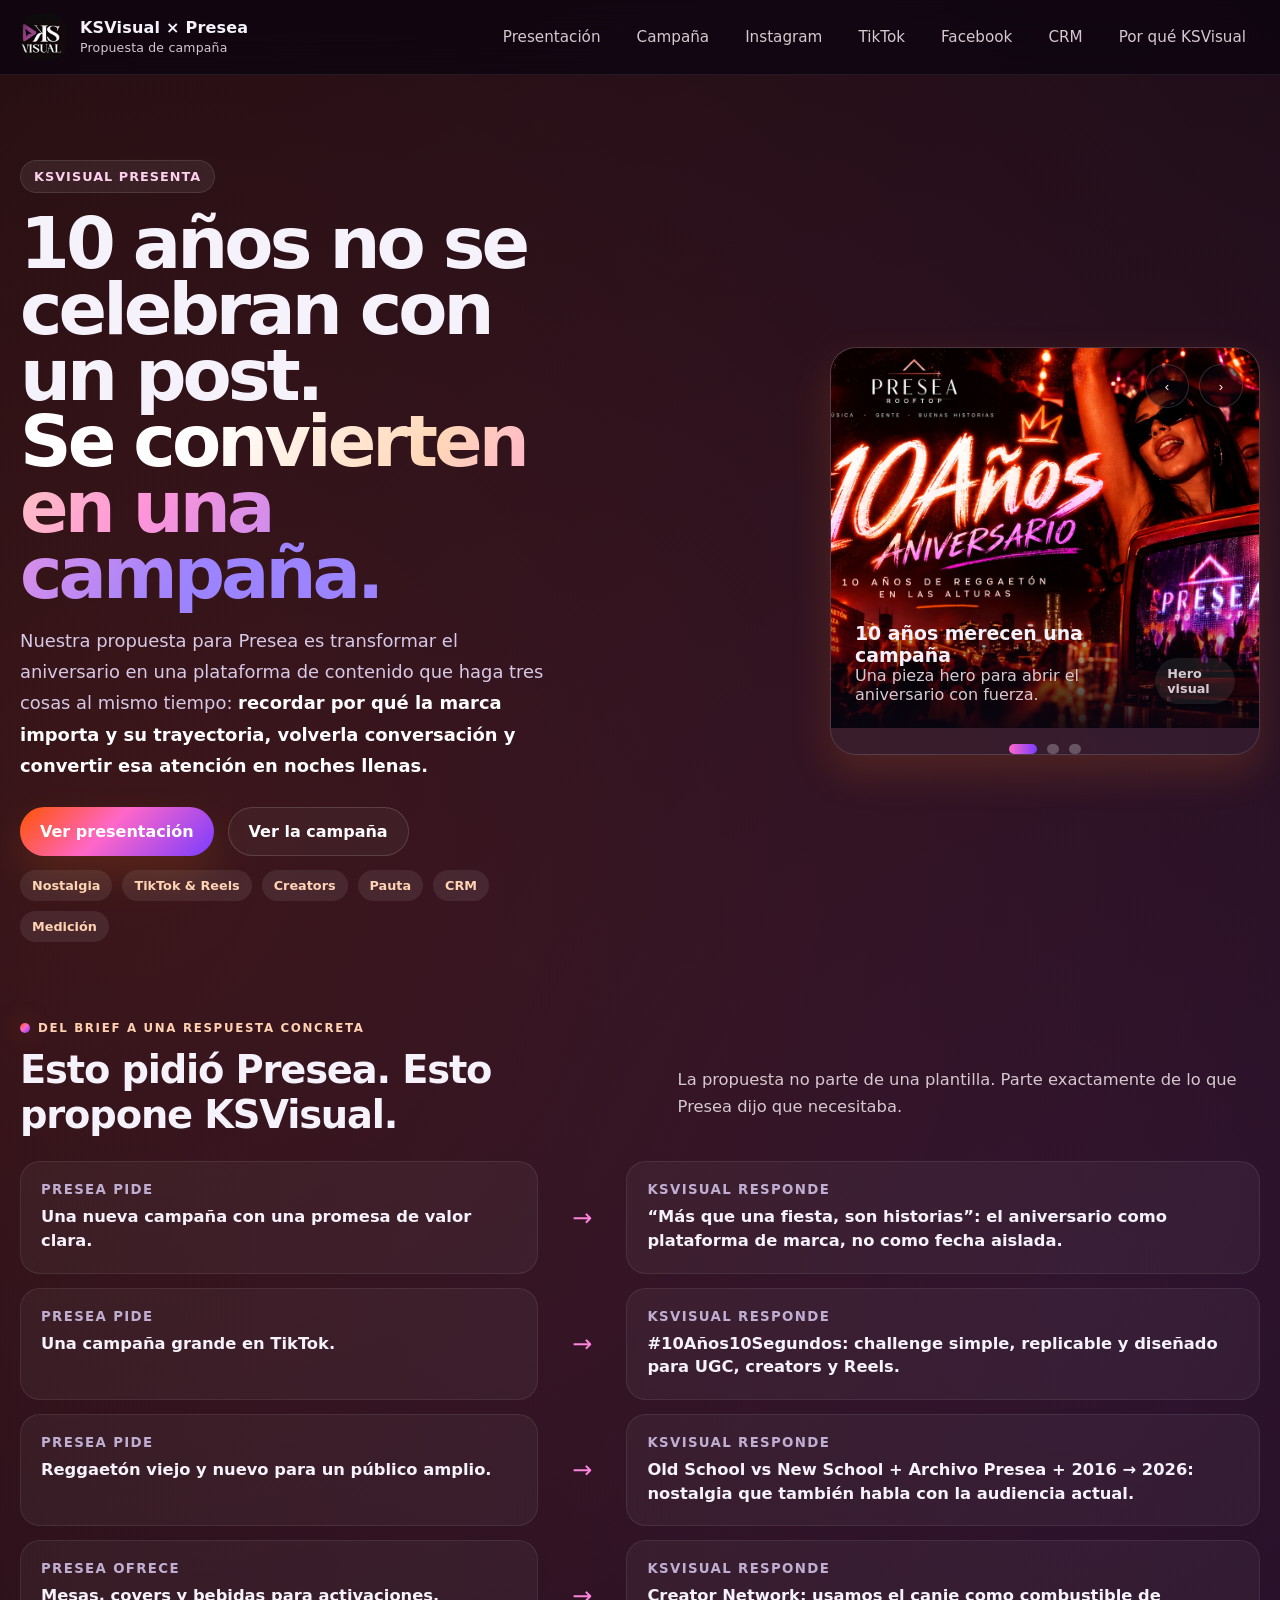
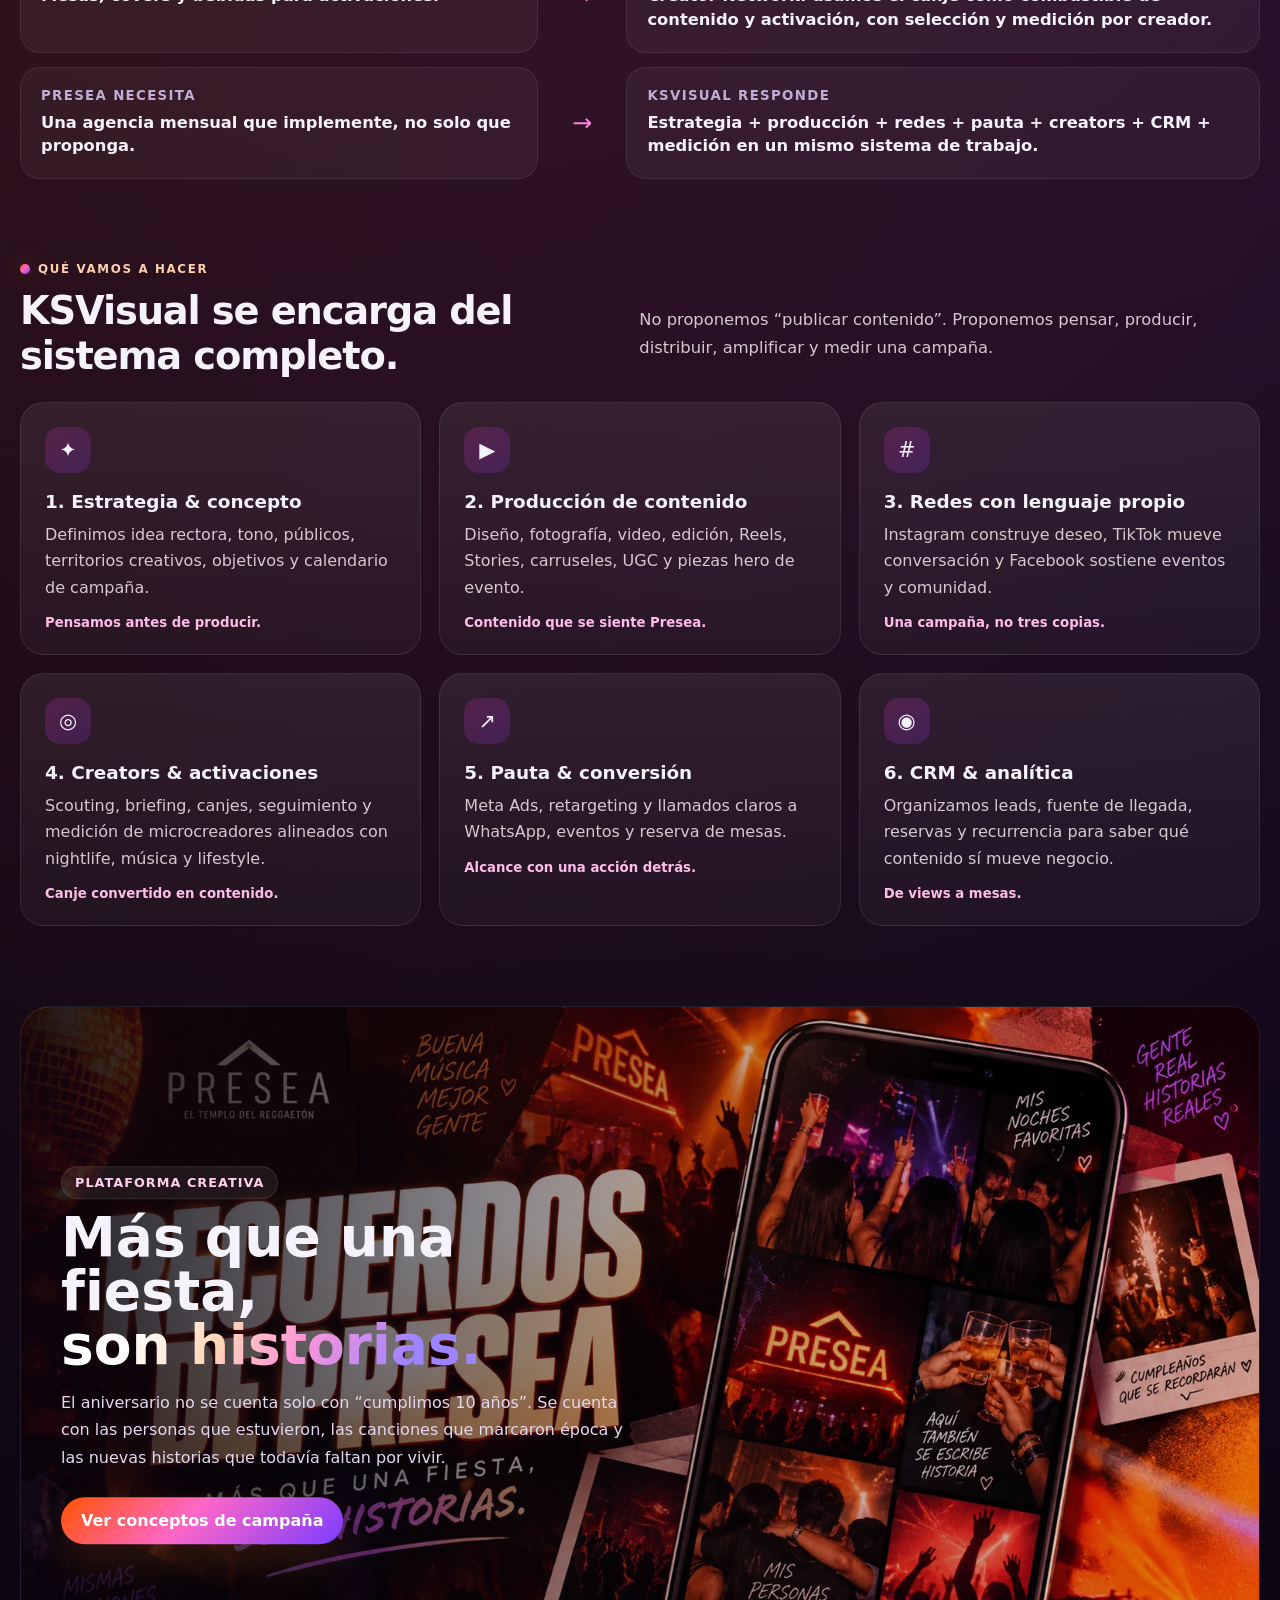
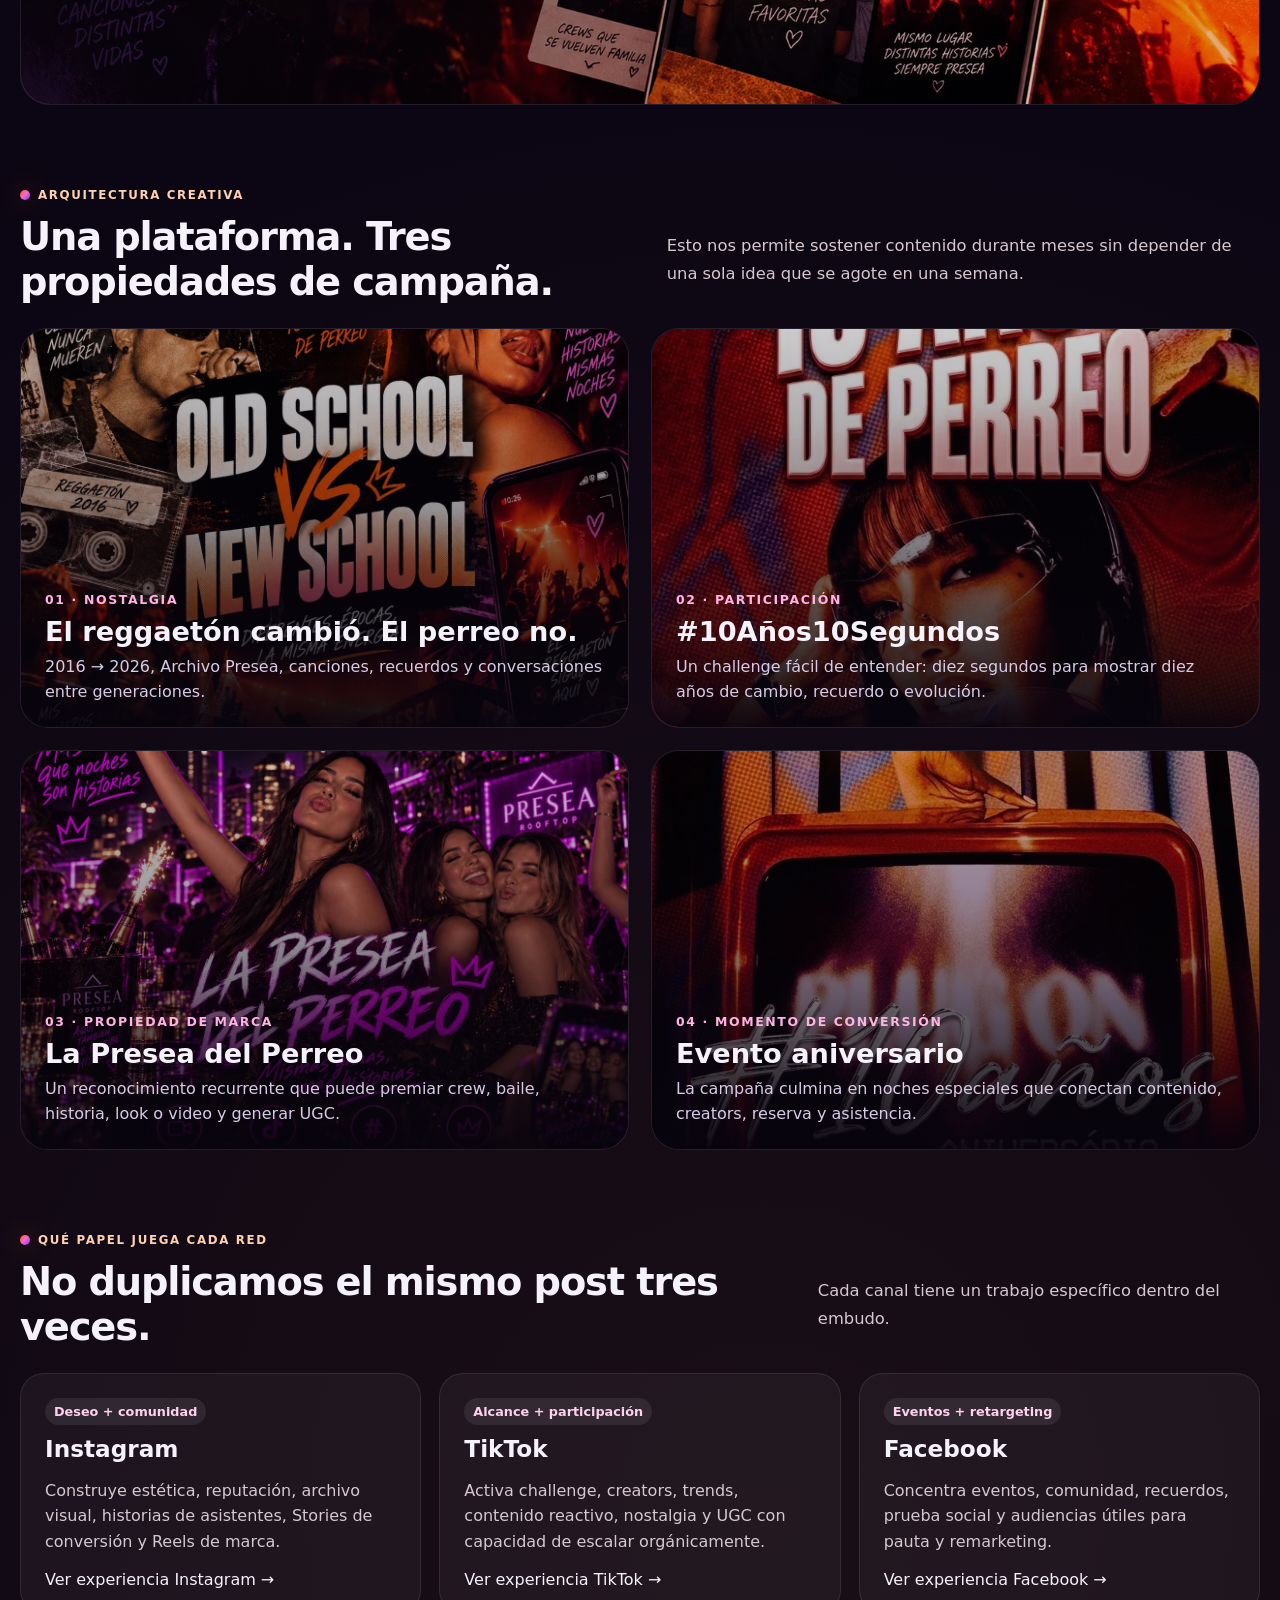
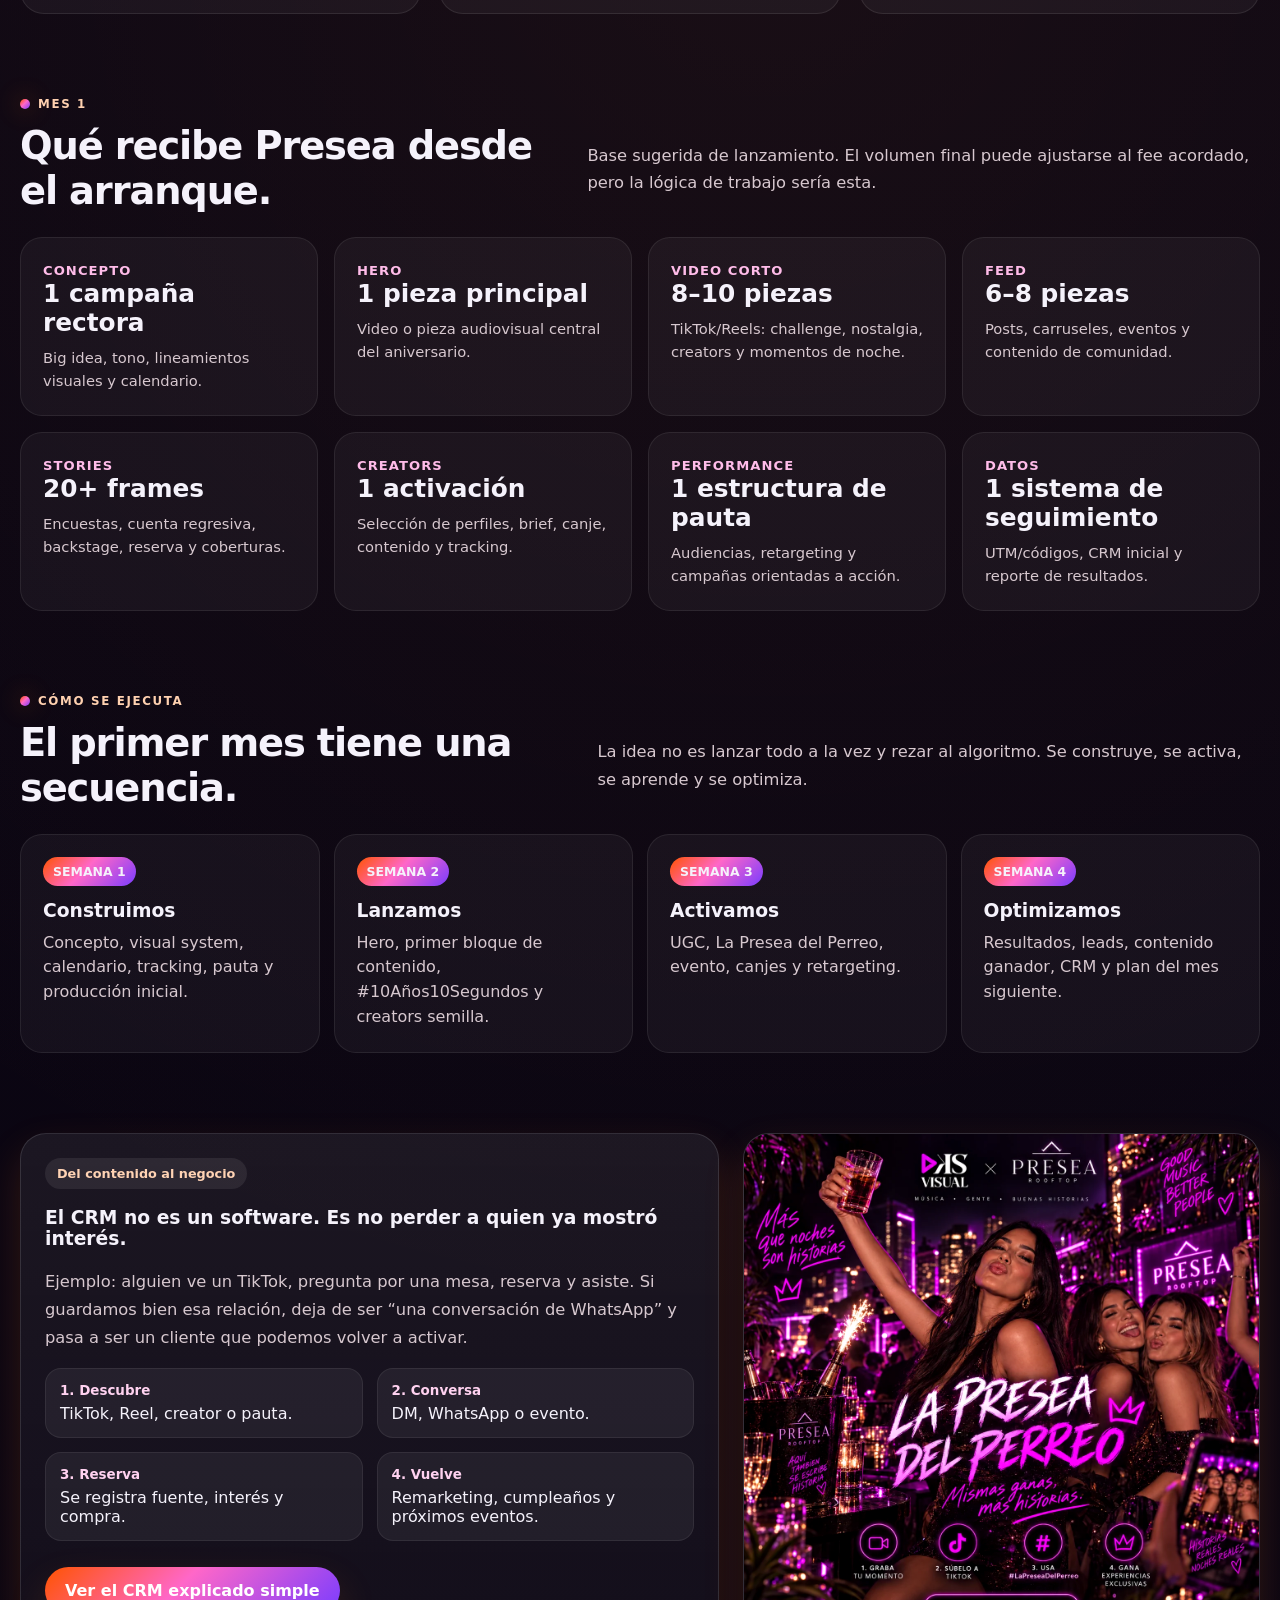
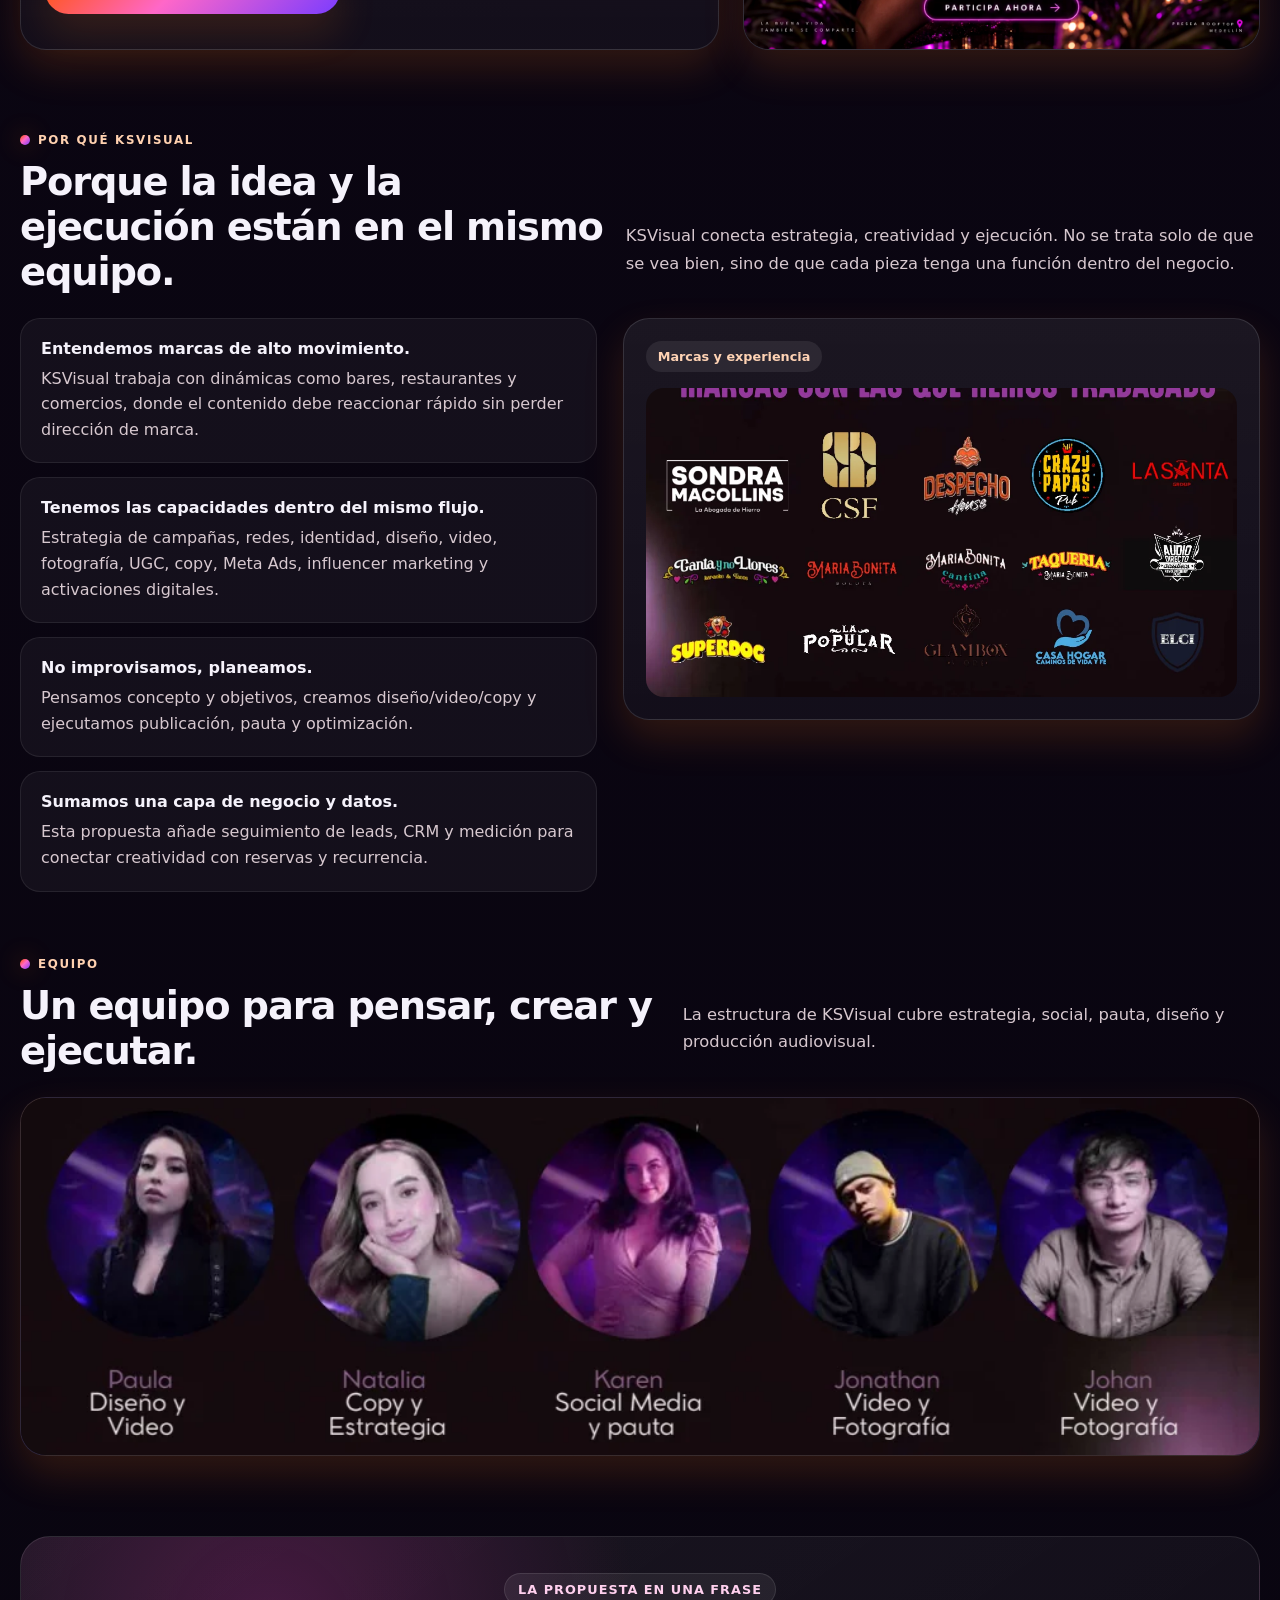
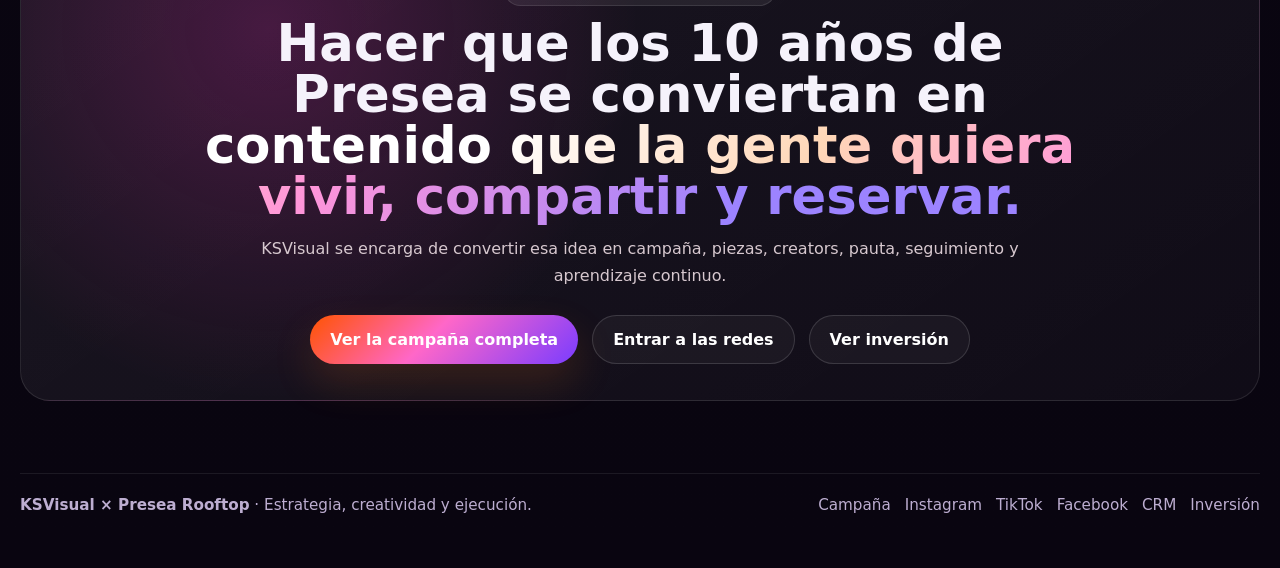
==== commit a6778502: "Version final" ====
--- a/index.html
+++ b/index.html
@@ -1,4 +1,4 @@
-<!doctype html><html lang="es"><head><meta charset="utf-8"><meta name="viewport" content="width=device-width,initial-scale=1"><title>KSVisual × Presea | Propuesta de campaña</title><meta name="description" content="Propuesta estratégica, creativa y digital de KSVisual para Presea Rooftop"><link rel="icon" href="assets/img/ks-logo.png"><link rel="stylesheet" href="assets/css/styles.css"></head><body><nav class="nav"><div class="wrap nav-inner"><a class="brand" href="index.html"><img src="assets/img/ks-logo.png" alt="KSVisual"><span>KSVisual × Presea<small>Propuesta de campaña</small></span></a><button class="menu-btn">☰</button><div class="nav-links"><a href="index.html#propuesta">Qué haremos</a><a href="campana.html">Campaña</a><a href="instagram.html">Instagram</a><a href="tiktok.html">TikTok</a><a href="facebook.html">Facebook</a><a href="crm.html">CRM</a><a href="index.html#ksvisual">Por qué KSVisual</a></div></div></nav>
+<!doctype html><html lang="es"><head><meta charset="utf-8"><meta name="viewport" content="width=device-width,initial-scale=1"><title>KSVisual × Presea | Propuesta de campaña</title><meta name="description" content="Propuesta estratégica, creativa y digital de KSVisual para Presea Rooftop"><link rel="icon" href="assets/img/ks-logo.png"><link rel="stylesheet" href="assets/css/styles.css"></head><body><nav class="nav"><div class="wrap nav-inner"><a class="brand" href="index.html"><img src="assets/img/ks-logo.png" alt="KSVisual"><span>KSVisual × Presea<small>Propuesta de campaña</small></span></a><button class="menu-btn">☰</button><div class="nav-links"><a href="index.html#propuesta">Presentación</a><a href="campana.html">Campaña</a><a href="instagram.html">Instagram</a><a href="tiktok.html">TikTok</a><a href="facebook.html">Facebook</a><a href="crm.html">CRM</a><a href="index.html#ksvisual">Por qué KSVisual</a></div></div></nav>
 <main>
   <section class="pitch-hero">
     <div class="wrap pitch-hero-grid">
@@ -6,7 +6,7 @@
         <span class="pitch-label">KSVisual presenta</span>
         <h1>10 años no se celebran con un post.<br><span class="gradient-text">Se convierten en una campaña.</span></h1>
         <p class="lead">Nuestra propuesta para Presea es transformar el aniversario en una plataforma de contenido que haga tres cosas al mismo tiempo: <strong>recordar por qué la marca importa y su trayectoria, volverla conversación y convertir esa atención en noches llenas.</strong></p>
-        <div class="actions"><a class="btn purple" href="#propuesta">Ver qué haremos</a><a class="btn" href="campana.html">Ver la campaña</a></div>
+        <div class="actions"><a class="btn purple" href="#propuesta">Ver presentación</a><a class="btn" href="campana.html">Ver la campaña</a></div>
         <div class="badge-row"><span class="chip">Nostalgia</span><span class="chip">TikTok & Reels</span><span class="chip">Creators</span><span class="chip">Pauta</span><span class="chip">CRM</span><span class="chip">Medición</span></div>
       </div>
       <div class="hero-carousel panel reveal" data-carousel>
@@ -63,7 +63,7 @@
         <div class="campaign-card"><img src="assets/img/social/campana-old-vs-new.webp" alt="Old School vs New School"><div class="campaign-copy"><span class="num">01 · Nostalgia</span><h3>El reggaetón cambió. El perreo no.</h3><p>2016 → 2026, Archivo Presea, canciones, recuerdos y conversaciones entre generaciones.</p></div></div>
         <div class="campaign-card"><img src="assets/img/social/client-10-anos-perreo.webp" alt="10 Años 10 Segundos"><div class="campaign-copy"><span class="num">02 · Participación</span><h3>#10Años10Segundos</h3><p>Un challenge fácil de entender: diez segundos para mostrar diez años de cambio, recuerdo o evolución.</p></div></div>
         <div class="campaign-card"><img src="assets/img/social/ig-presea-del-perreo.webp" alt="La Presea del Perreo"><div class="campaign-copy"><span class="num">03 · Propiedad de marca</span><h3>La Presea del Perreo</h3><p>Un reconocimiento recurrente que puede premiar crew, baile, historia, look o video y generar UGC.</p></div></div>
-        <div class="campaign-card"><img src="assets/img/social/fb-evento-10-anos.webp" alt="Evento aniversario"><div class="campaign-copy"><span class="num">04 · Momento de conversión</span><h3>Evento aniversario</h3><p>La campaña culmina en noches especiales que conectan contenido, creators, reserva y asistencia.</p></div></div>
+        <div class="campaign-card"><img src="assets/img/social/client-10-anos-aniversario.webp" alt="Evento aniversario"><div class="campaign-copy"><span class="num">04 · Momento de conversión</span><h3>Evento aniversario</h3><p>La campaña culmina en noches especiales que conectan contenido, creators, reserva y asistencia.</p></div></div>
       </div>
     </div>
   </section>
@@ -145,7 +145,7 @@
   </section>
 
   <section class="section">
-    <div class="wrap conclusion-card reveal"><span class="pitch-label">La propuesta en una frase</span><h2>Hacer que los 10 años de Presea se conviertan en <span class="gradient-text">contenido que la gente quiera vivir, compartir y reservar.</span></h2><p>KSVisual se encarga de convertir esa idea en campaña, piezas, creators, pauta, seguimiento y aprendizaje continuo.</p><div class="actions" style="justify-content:center"><a class="btn purple" href="campana.html">Ver la campaña completa</a><a class="btn" href="instagram.html">Entrar a las redes</a></div></div>
+    <div class="wrap conclusion-card reveal"><span class="pitch-label">La propuesta en una frase</span><h2>Hacer que los 10 años de Presea se conviertan en <span class="gradient-text">contenido que la gente quiera vivir, compartir y reservar.</span></h2><p>KSVisual se encarga de convertir esa idea en campaña, piezas, creators, pauta, seguimiento y aprendizaje continuo.</p><div class="actions" style="justify-content:center"><a class="btn purple" href="campana.html">Ver la campaña completa</a><a class="btn" href="instagram.html">Entrar a las redes</a><a class="btn" href="inversion.html">Ver inversión</a></div></div>
   </section>
 </main>
-<footer class="footer"><div class="wrap footer-inner clean-footer"><span><strong>KSVisual × Presea Rooftop</strong> · Estrategia, creatividad y ejecución.</span><div style="display:flex;gap:14px;flex-wrap:wrap"><a href="campana.html">Campaña</a><a href="instagram.html">Instagram</a><a href="tiktok.html">TikTok</a><a href="facebook.html">Facebook</a><a href="crm.html">CRM</a></div></div></footer><script src="assets/js/app.js"></script></body></html>+<footer class="footer"><div class="wrap footer-inner clean-footer"><span><strong>KSVisual × Presea Rooftop</strong> · Estrategia, creatividad y ejecución.</span><div style="display:flex;gap:14px;flex-wrap:wrap"><a href="campana.html">Campaña</a><a href="instagram.html">Instagram</a><a href="tiktok.html">TikTok</a><a href="facebook.html">Facebook</a><a href="crm.html">CRM</a><a href="inversion.html">Inversión</a></div></div></footer><script src="assets/js/app.js"></script></body></html>
--- a/assets/css/styles.css
+++ b/assets/css/styles.css
@@ -313,3 +313,20 @@
 
 .video-stack .video-card img{aspect-ratio:4/5}
 .video-stack{align-items:start}
+
+
+/* --- ajustes v4 --- */
+.pitch-hero-grid .hero-carousel{width:min(100%,430px);justify-self:end}
+@media(max-width:1000px){.pitch-hero-grid .hero-carousel{width:100%;justify-self:stretch}}
+.carousel-slide img{min-height:380px}
+.campaign-card{min-height:400px}
+.challenge-grid{align-items:start}
+.challenge-grid .big-visual img{aspect-ratio:4/5}
+.video-stack .video-card img{aspect-ratio:1/1.08}
+.pricing-grid{display:grid;grid-template-columns:repeat(3,1fr);gap:22px}
+.pricing-card{padding:28px;border-radius:28px;border:1px solid rgba(255,255,255,.09);background:linear-gradient(180deg,rgba(255,255,255,.04),rgba(255,255,255,.02));box-shadow:0 18px 45px rgba(0,0,0,.24)}
+.pricing-card.featured{border-color:rgba(255,83,0,.45);box-shadow:0 20px 52px rgba(255,83,0,.14)}
+.pricing-card .price{font-size:clamp(1.8rem,3vw,3rem);font-weight:800;line-height:1;margin:.5rem 0 1rem}
+.pricing-card p{color:var(--muted);line-height:1.7}
+.price-note{margin-top:18px;color:var(--muted)}
+@media(max-width:900px){.pricing-grid{grid-template-columns:1fr}}
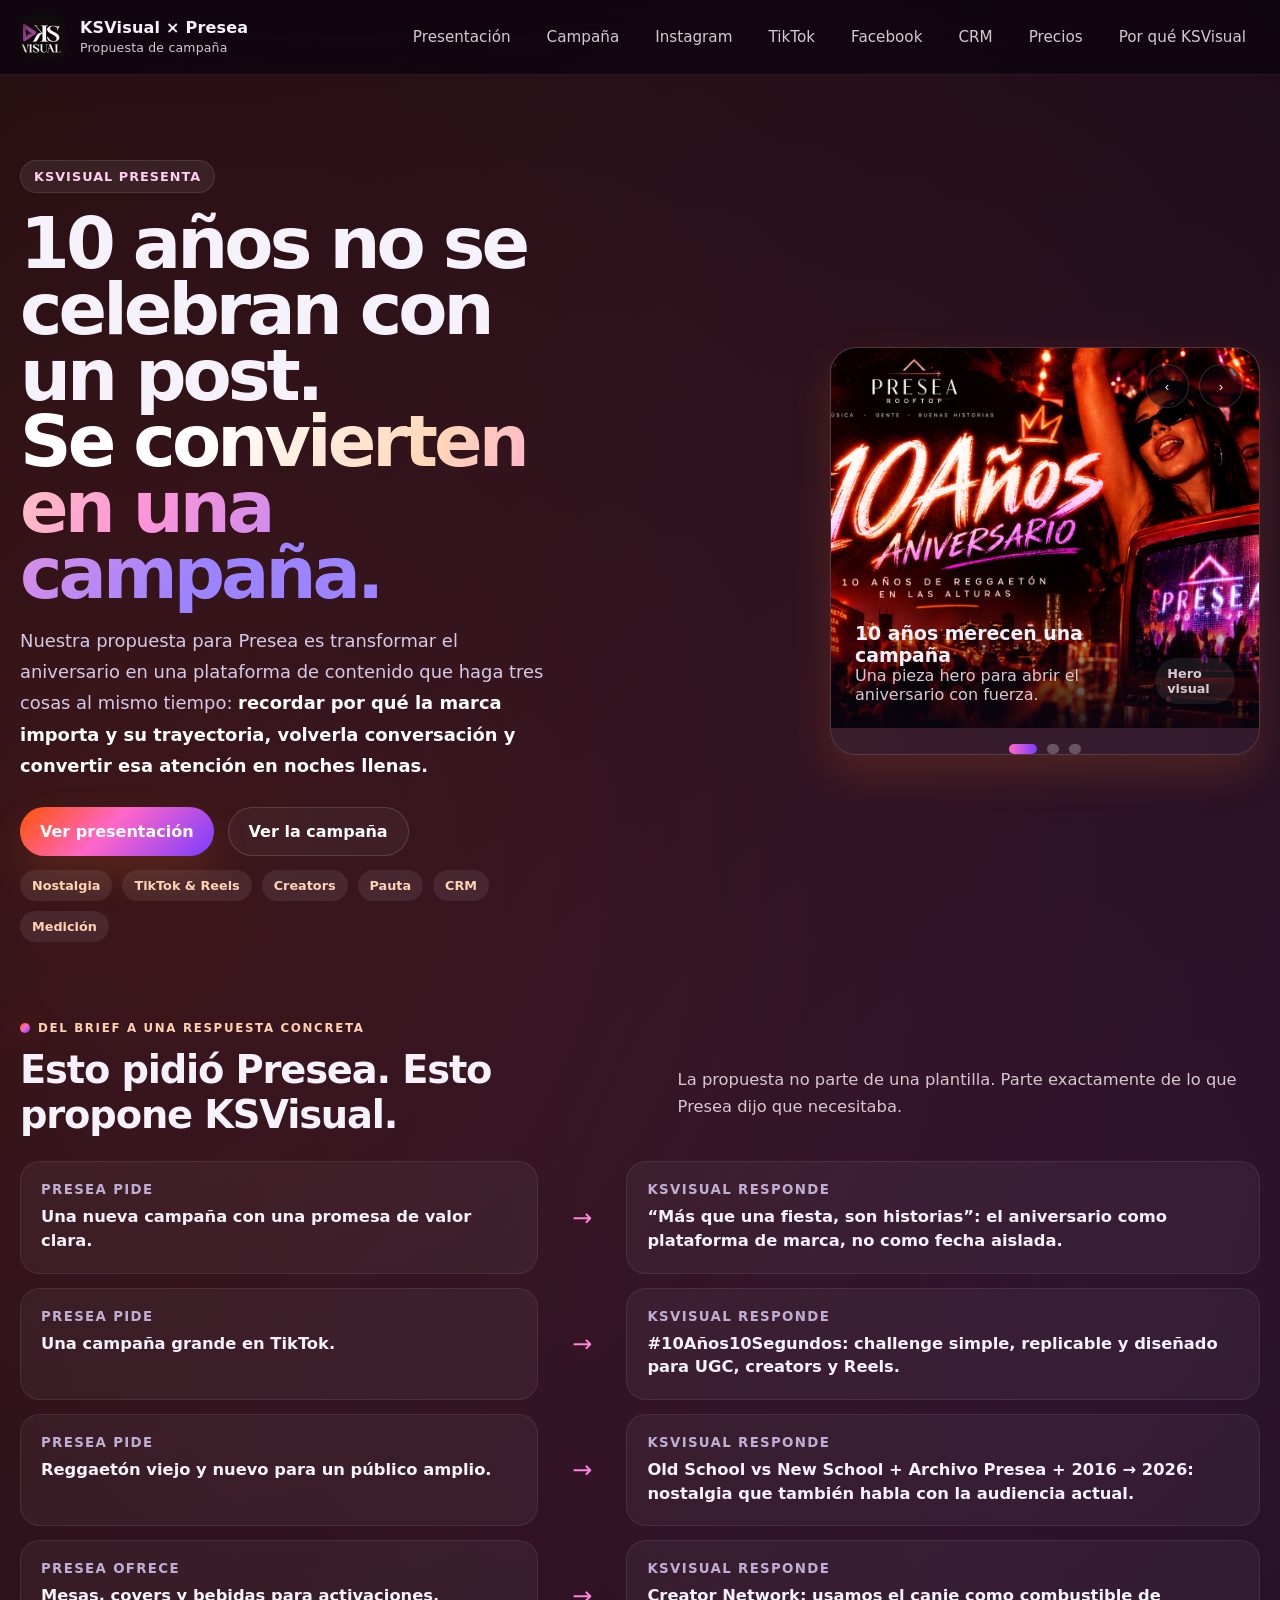
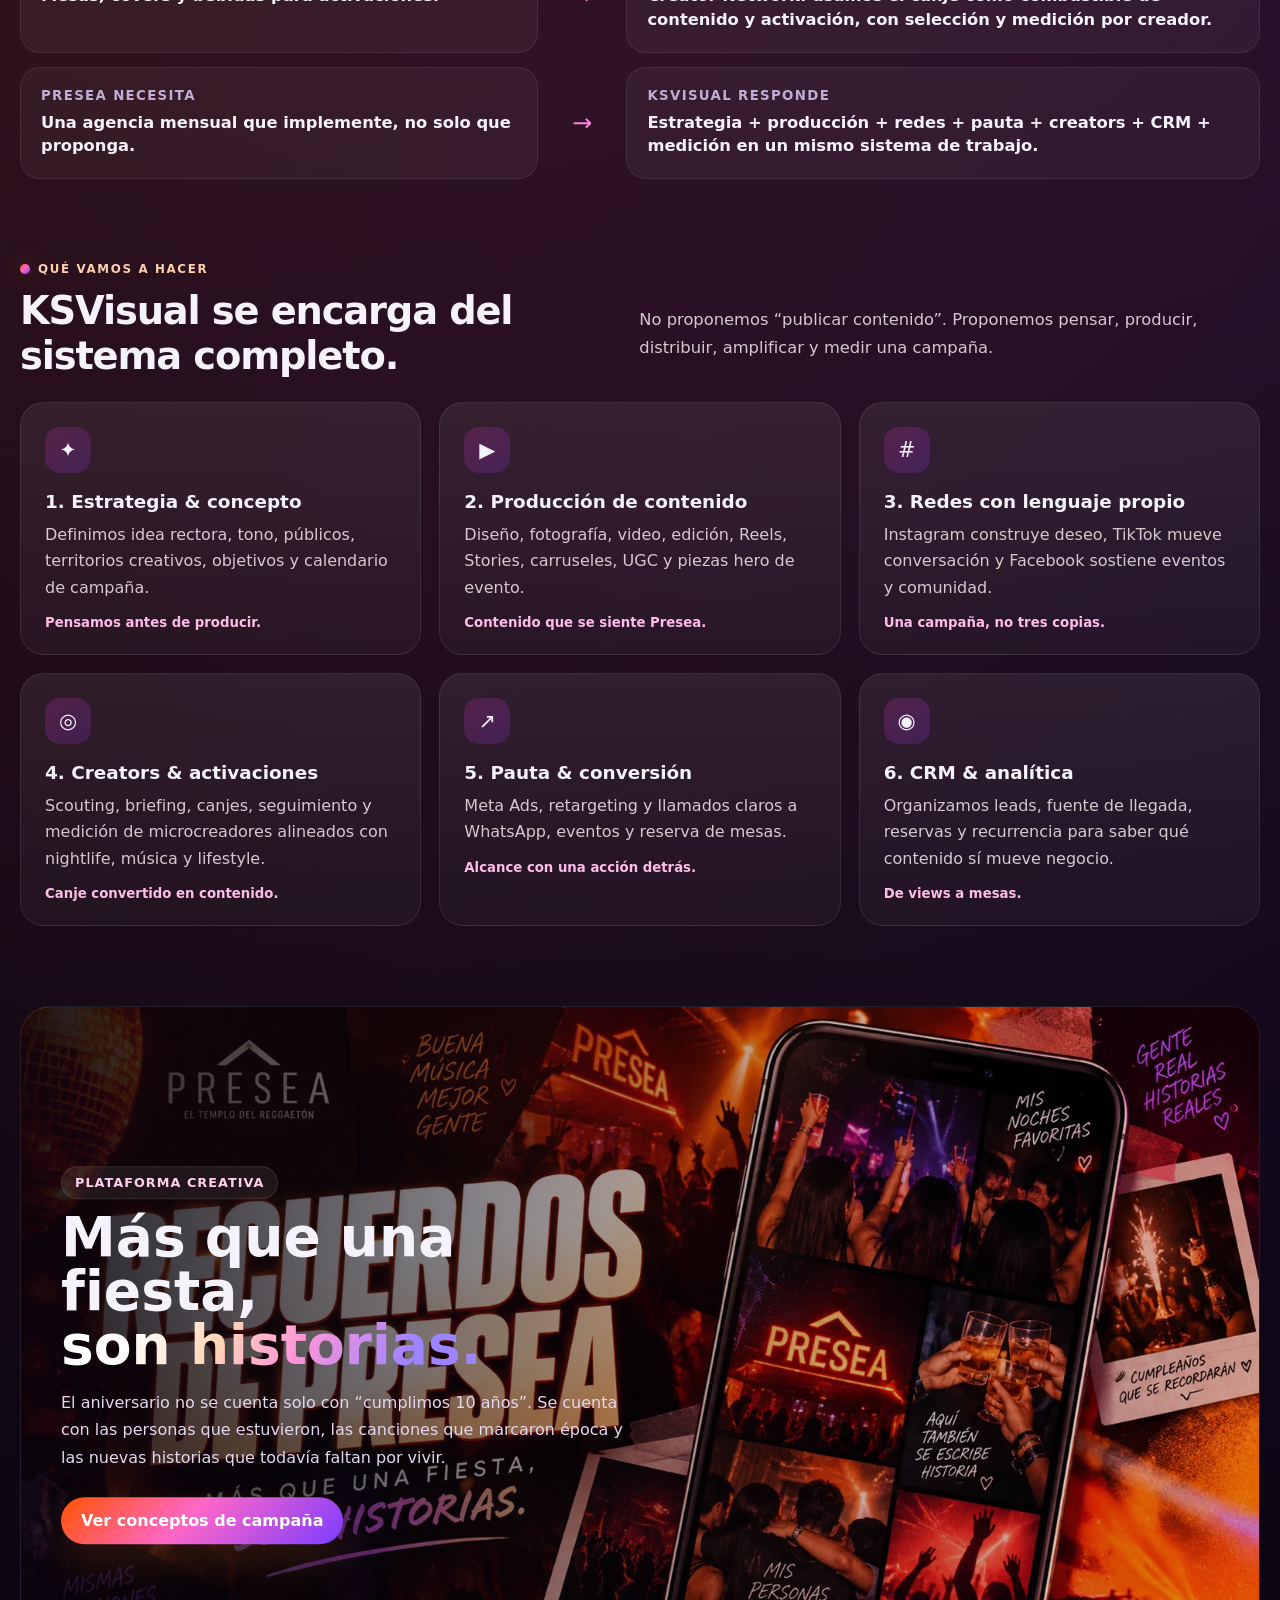
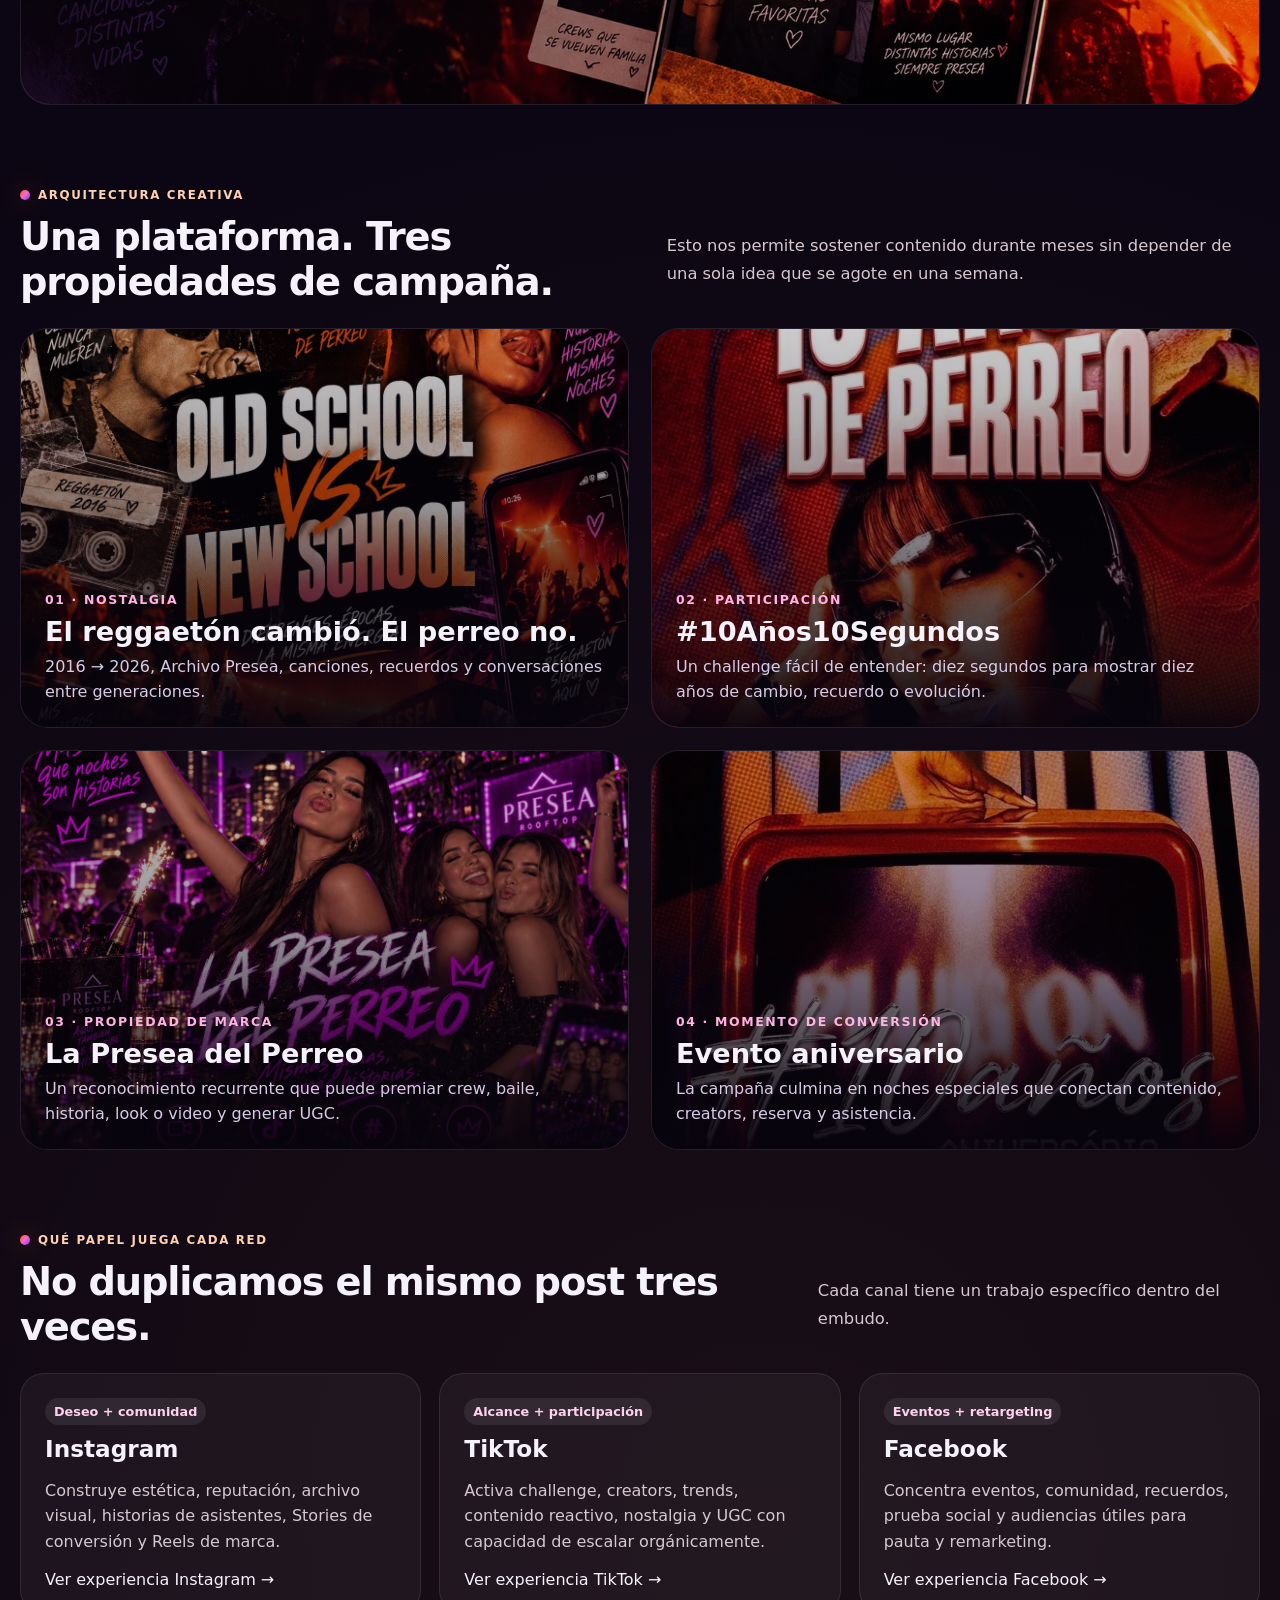
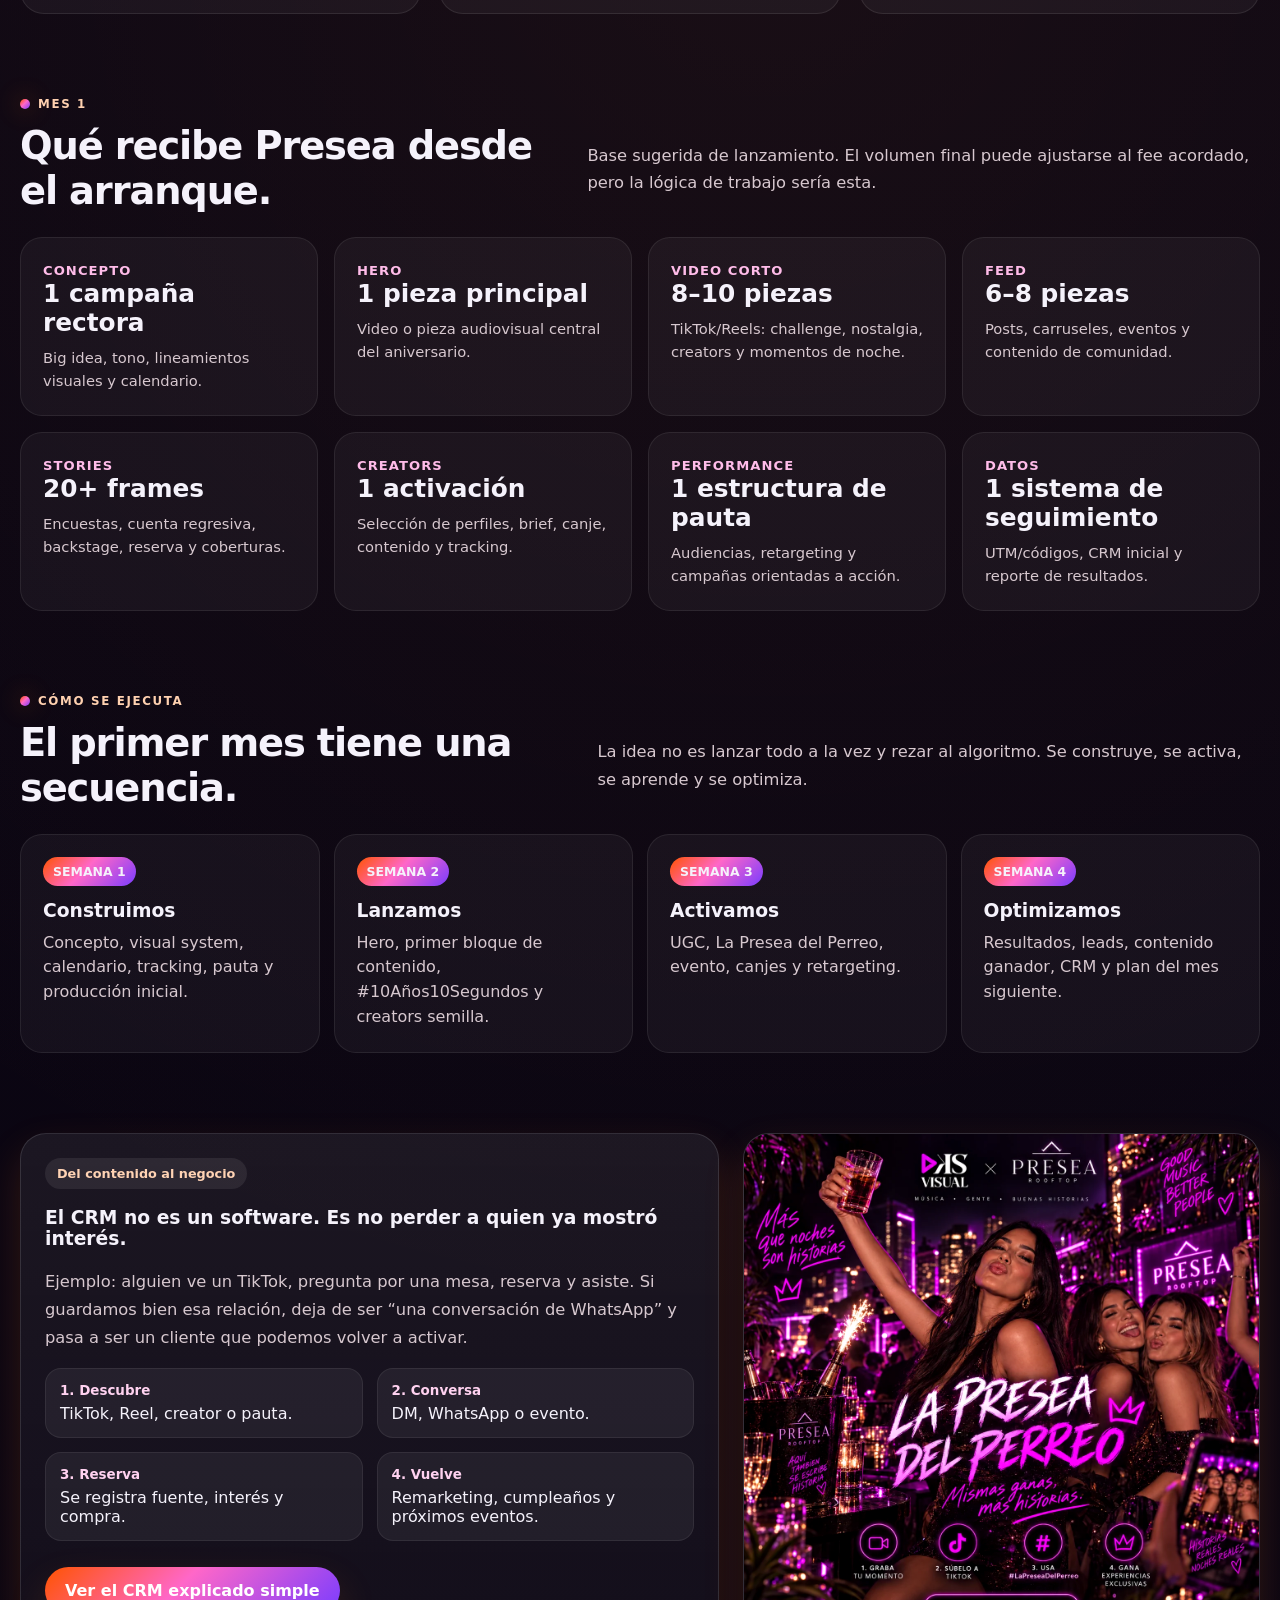
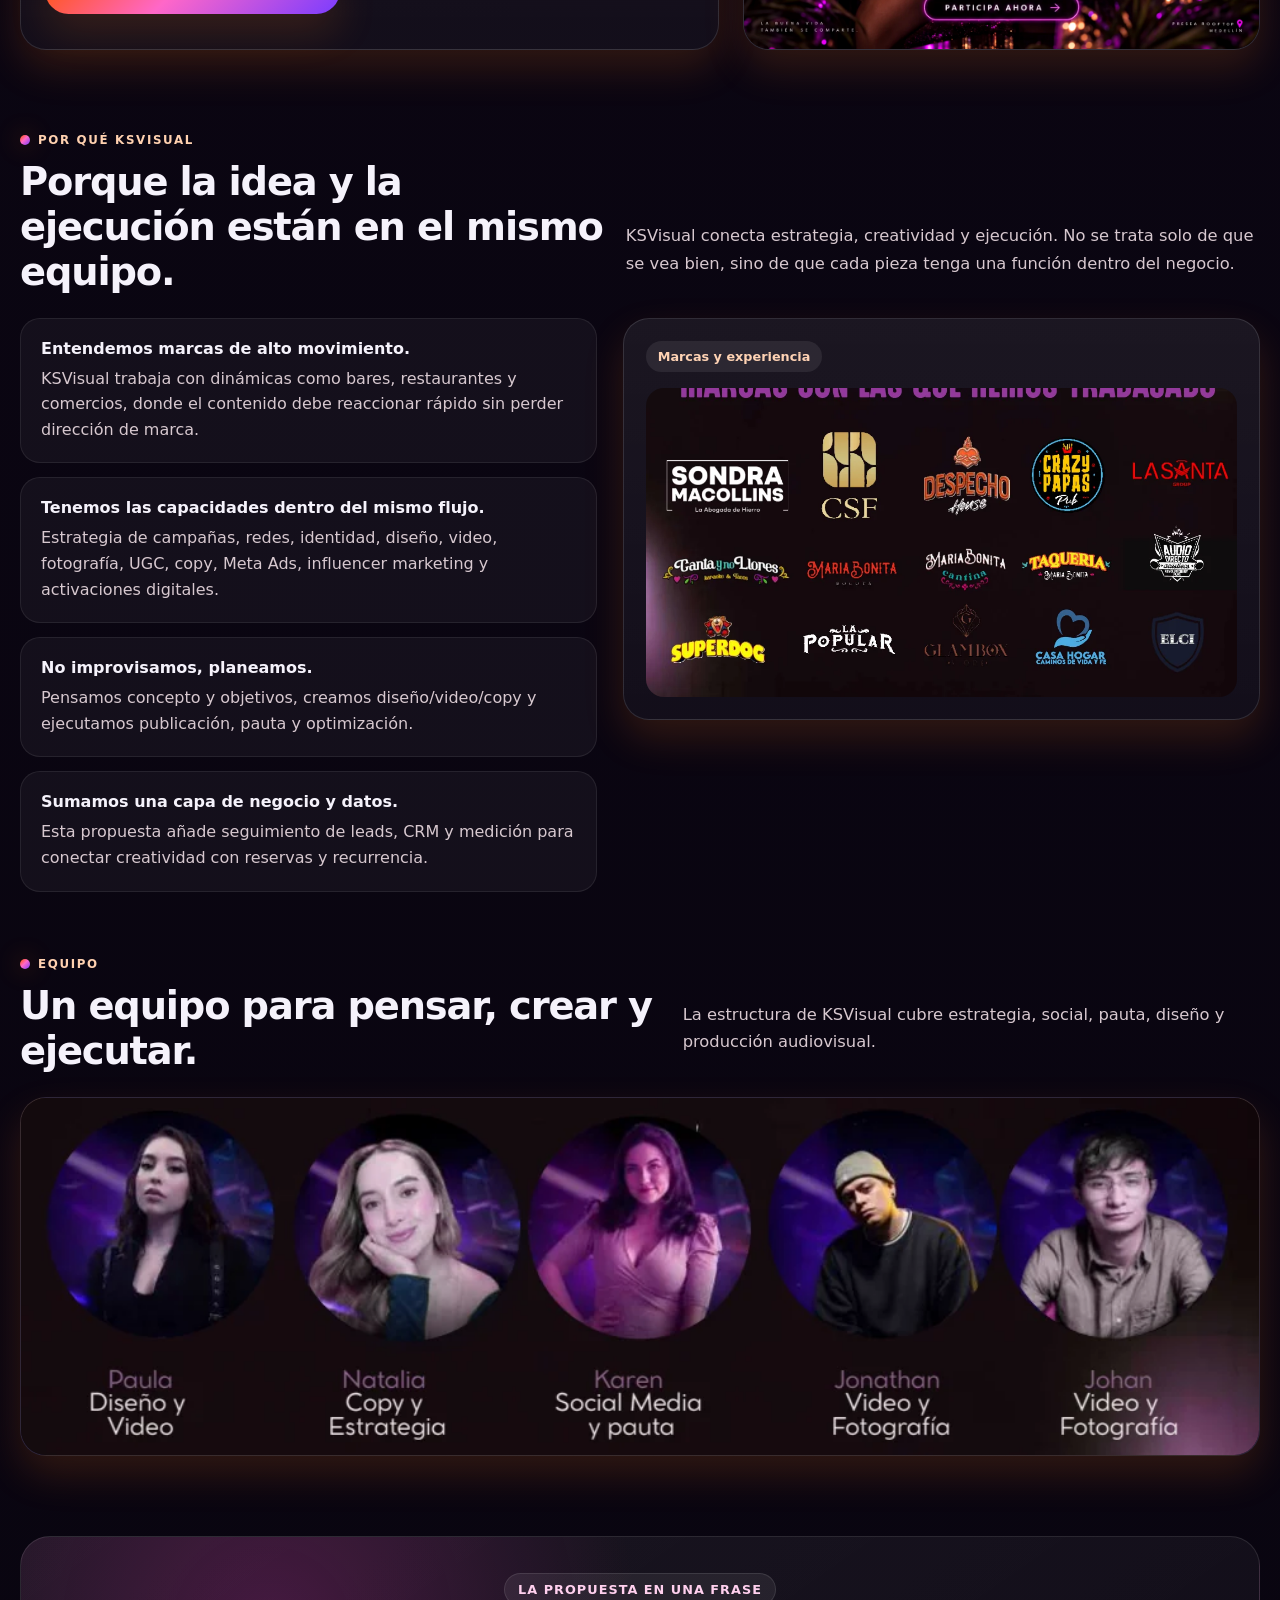
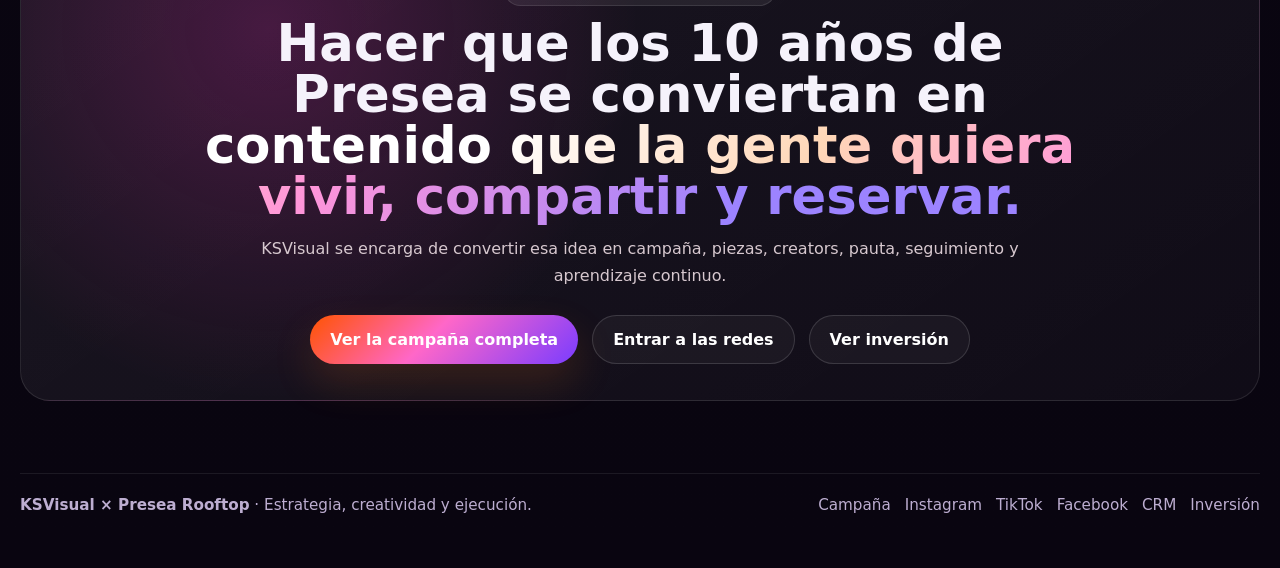
==== commit 13766909: "Versión final 2" ====
--- a/index.html
+++ b/index.html
@@ -1,4 +1,4 @@
-<!doctype html><html lang="es"><head><meta charset="utf-8"><meta name="viewport" content="width=device-width,initial-scale=1"><title>KSVisual × Presea | Propuesta de campaña</title><meta name="description" content="Propuesta estratégica, creativa y digital de KSVisual para Presea Rooftop"><link rel="icon" href="assets/img/ks-logo.png"><link rel="stylesheet" href="assets/css/styles.css"></head><body><nav class="nav"><div class="wrap nav-inner"><a class="brand" href="index.html"><img src="assets/img/ks-logo.png" alt="KSVisual"><span>KSVisual × Presea<small>Propuesta de campaña</small></span></a><button class="menu-btn">☰</button><div class="nav-links"><a href="index.html#propuesta">Presentación</a><a href="campana.html">Campaña</a><a href="instagram.html">Instagram</a><a href="tiktok.html">TikTok</a><a href="facebook.html">Facebook</a><a href="crm.html">CRM</a><a href="index.html#ksvisual">Por qué KSVisual</a></div></div></nav>
+<!doctype html><html lang="es"><head><meta charset="utf-8"><meta name="viewport" content="width=device-width,initial-scale=1"><title>KSVisual × Presea | Propuesta de campaña</title><meta name="description" content="Propuesta estratégica, creativa y digital de KSVisual para Presea Rooftop"><link rel="icon" href="assets/img/ks-logo.png"><link rel="stylesheet" href="assets/css/styles.css"></head><body><nav class="nav"><div class="wrap nav-inner"><a class="brand" href="index.html"><img src="assets/img/ks-logo.png" alt="KSVisual"><span>KSVisual × Presea<small>Propuesta de campaña</small></span></a><button class="menu-btn">☰</button><div class="nav-links"><a href="index.html#propuesta">Presentación</a><a href="campana.html">Campaña</a><a href="instagram.html">Instagram</a><a href="tiktok.html">TikTok</a><a href="facebook.html">Facebook</a><a href="crm.html">CRM</a><a href="inversion.html">Precios</a><a href="index.html#ksvisual">Por qué KSVisual</a></div></div></nav>
 <main>
   <section class="pitch-hero">
     <div class="wrap pitch-hero-grid">
